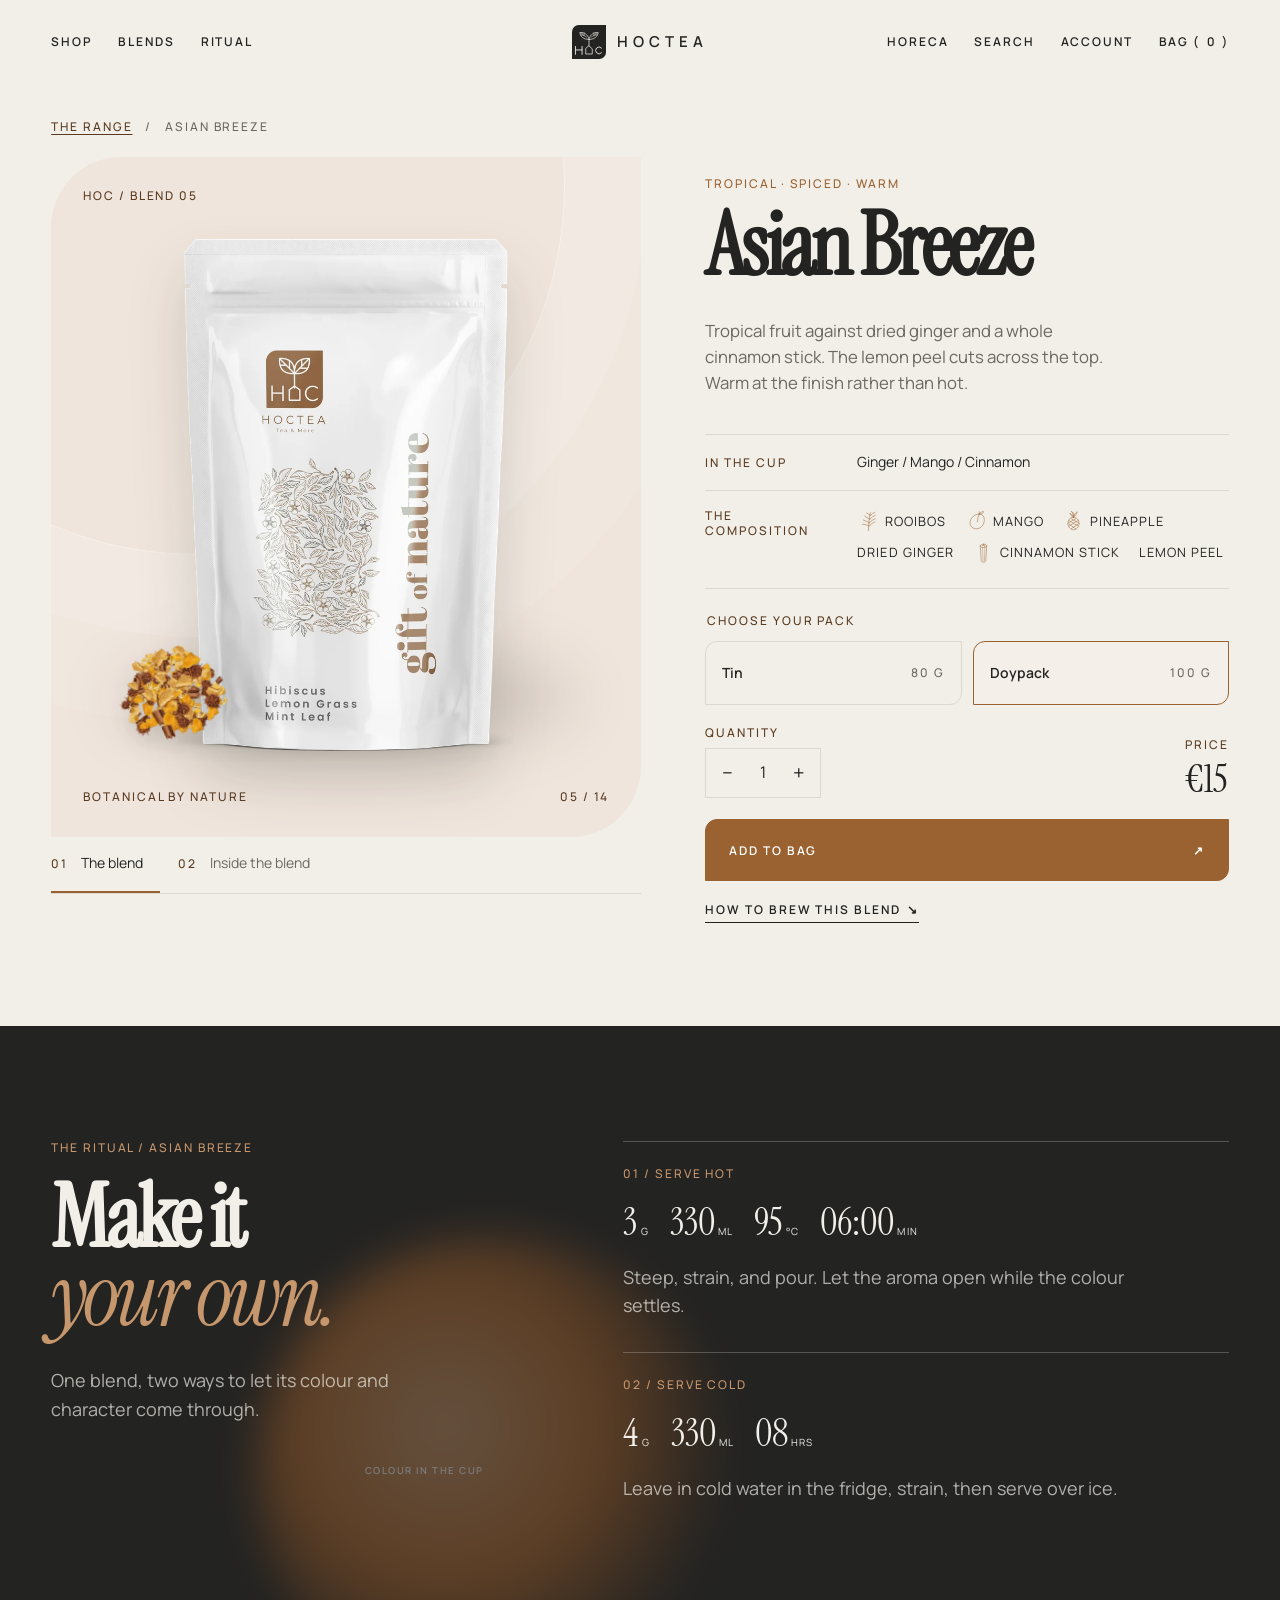
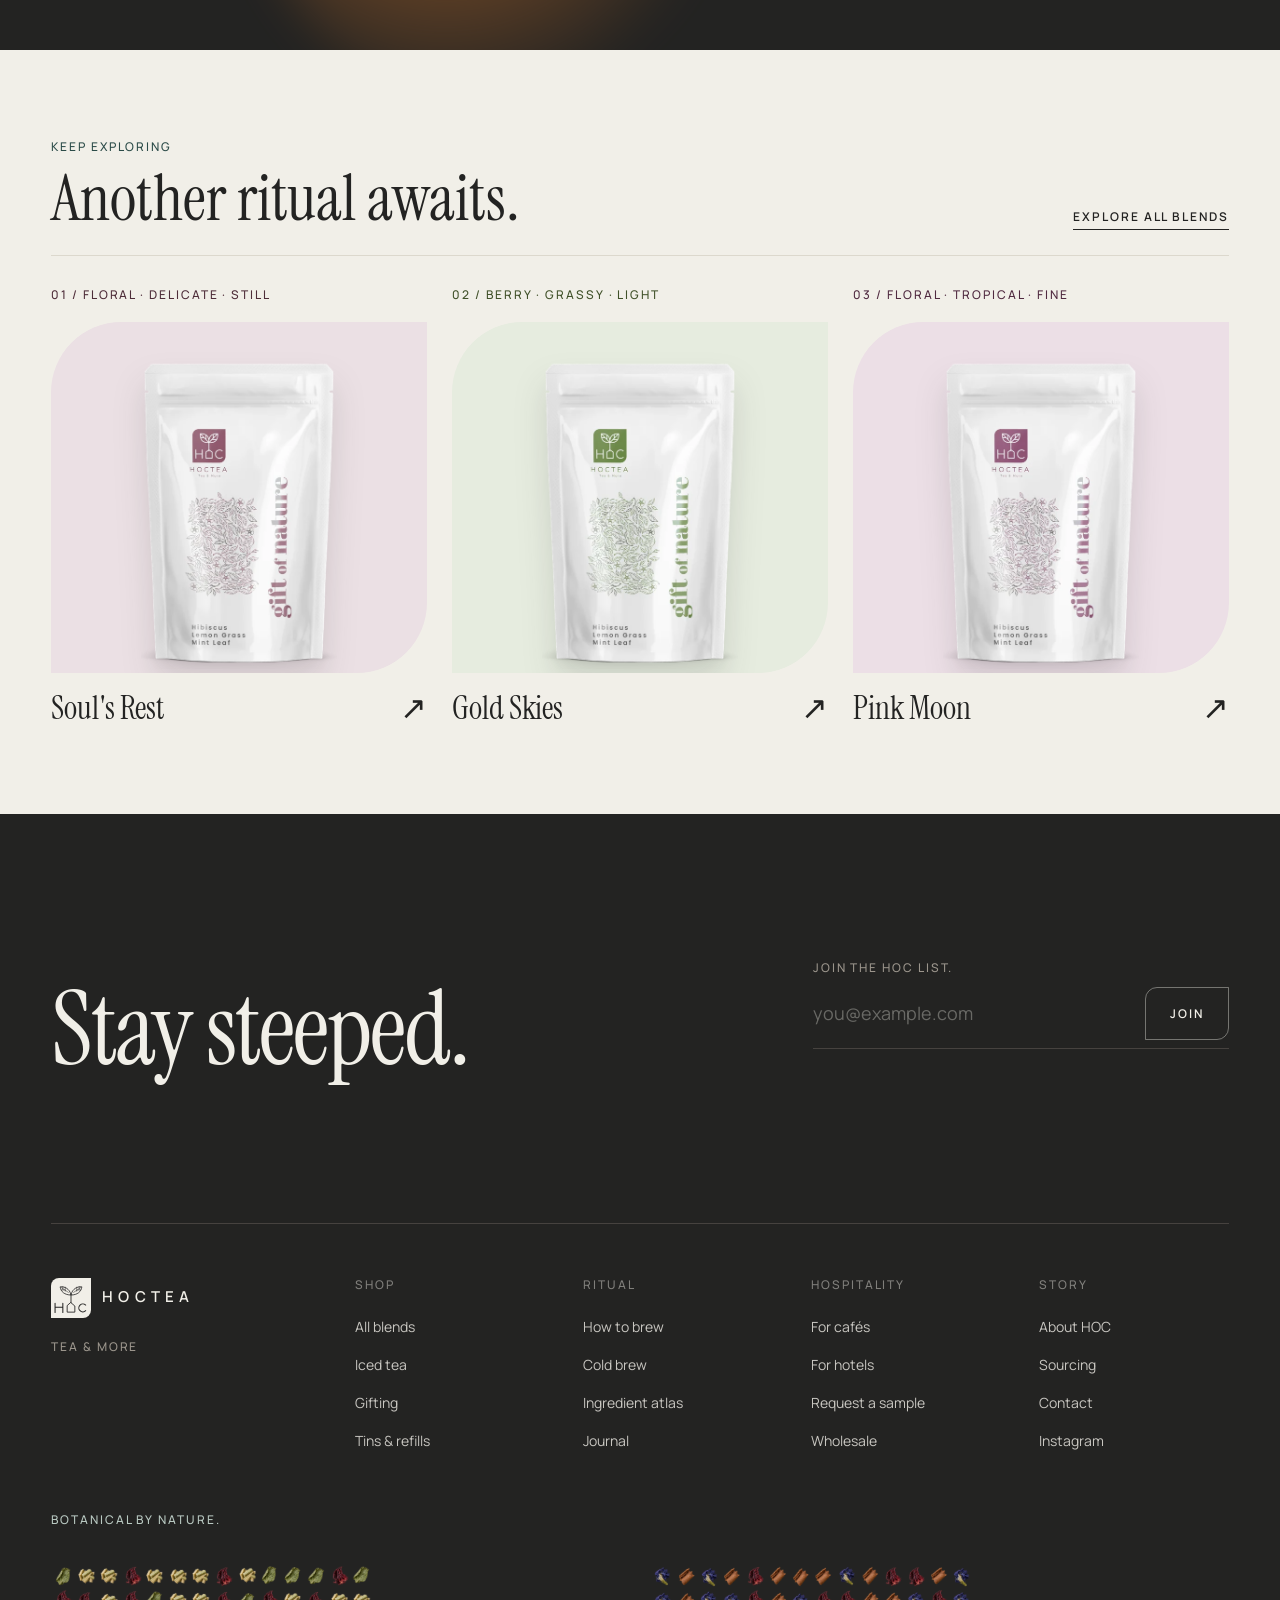
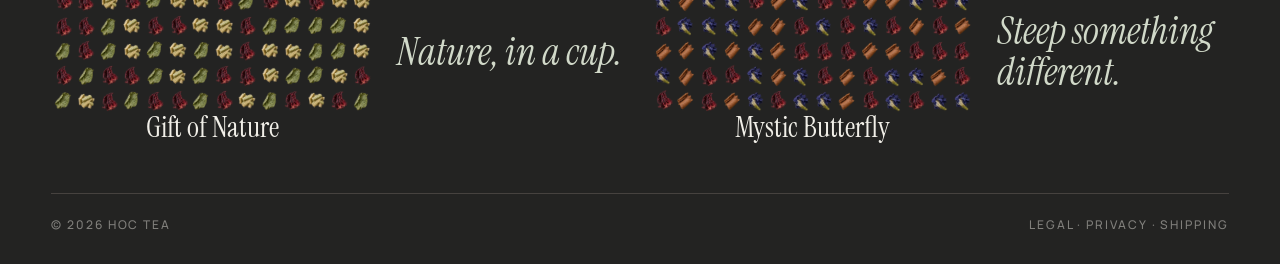
==== products/asian-breeze/index.html @ 294b8a29 "Stabilize fixed-size botanical footer flow" ====
<!doctype html>
<html lang="en">
<head>
<meta charset="utf-8">
<meta name="viewport" content="width=device-width, initial-scale=1, viewport-fit=cover">
<title>Asian Breeze — HOC Tea</title>
<meta name="description" content="Tropical · Spiced · Warm. Rooibos, Mango, Pineapple, Dried Ginger, Cinnamon Stick, Lemon Peel. Discover Asian Breeze, how it tastes and how to brew it.">
<meta name="theme-color" content="#232322">
<link rel="preconnect" href="https://fonts.googleapis.com">
<link rel="preconnect" href="https://fonts.gstatic.com" crossorigin>
<link href="https://fonts.googleapis.com/css2?family=Instrument+Serif:ital@0;1&family=Manrope:wght@400;500;600&display=swap" rel="stylesheet">
<link rel="stylesheet" href="../../assets/css/hoc-core.css?v=9dc81688f6">
<link rel="stylesheet" href="../../assets/css/hoc-sections.css?v=256d77bcdb">
<script>window.HOC = { assetBase: '../../' };</script>
<script>document.documentElement.classList.add('hoc-js');</script>
</head>
<body class="template-product">

  <a class="hoc-skip" href="../../#main">Skip to content</a>

  <header class="hoc-header" data-theme-mode="light" data-hoc="header">
    <div class="hoc-header__inner">
      <nav class="hoc-header__nav hoc-header__nav--start" aria-label="Primary">
        <a class="hoc-navlink" href="../../#range">Shop</a>
        <a class="hoc-navlink" href="../../#blends">Blends</a>
        <a class="hoc-navlink" href="../../#ritual">Ritual</a>
      </nav>

      <a class="hoc-header__brand hoc-lockup" href="../../#hero" aria-label="HOC Tea — home">
        <svg class="hoc-mark" viewBox="0 0 120 120" aria-hidden="true"><use href="#hoc-mark"></use></svg>
        <span class="hoc-lockup__word">Hoctea</span>
      </a>

      <nav class="hoc-header__nav hoc-header__nav--end" aria-label="Secondary">
        <a class="hoc-navlink" href="../../#hospitality">Horeca</a>
        <a class="hoc-navlink" href="../../#range">Search</a>
        <a class="hoc-navlink" href="../../#newsletter">Account</a>
        <button class="hoc-navlink hoc-bag" data-hoc="bag-open" aria-haspopup="dialog">
          Bag (<span class="hoc-bag__count" data-hoc="bag-count">0</span>)
        </button>
        <button class="hoc-burger" data-hoc="menu-toggle" aria-expanded="false"
                aria-controls="hoc-menu" aria-label="Menu"><span></span></button>
      </nav>
    </div>
  </header>

  <div class="hoc-menu" id="hoc-menu" data-hoc="menu" hidden>
    <nav class="hoc-menu__list" aria-label="Mobile">
      <a class="hoc-menu__link" href="../../#range">Shop</a>
      <a class="hoc-menu__link" href="../../#blends">Blends</a>
      <a class="hoc-menu__link" href="../../#ritual">Ritual</a>
      <a class="hoc-menu__link" href="../../#hospitality">Horeca</a>
    </nav>
    <div class="hoc-menu__foot hoc-micro">
      <a href="../../#newsletter">Account</a>
      <a href="../../#newsletter">Instagram</a>
      <a href="../../#newsletter">EN / TR</a>
    </div>
  </div>
<main id="main">
  <section class="hoc-section hoc-pdp" data-header-theme="dark" data-hoc="product-detail" style="--accent:#9B6231;--accent-2:#C6966C;--accent-wash:#EFE5DC;--accent-ink:#5A3B21;--liquid:#B4682A">
    <div class="hoc-wrap">
      <nav class="hoc-pdp__crumb hoc-micro" aria-label="Breadcrumb"><a href="../../#range">The range</a><span aria-hidden="true">/</span><span aria-current="page">Asian Breeze</span></nav>
      <div class="hoc-pdp__grid">
        <div class="hoc-pdp__gallery">
          <div class="hoc-pdp__stage hoc-shape--lg" data-pdp-stage>
            <div class="hoc-pdp__stage-label hoc-micro">HOC / BLEND 05</div>
            <div class="hoc-pdp__scene" data-pdp-scene="pack">
              <img class="hoc-pdp__pack-image"
        src="../../assets/img/pack-asian-breeze-640.webp?v=5ff928b057"
        srcset="../../assets/img/pack-asian-breeze-420.webp?v=640d2f8f0e 420w, ../../assets/img/pack-asian-breeze-640.webp?v=5ff928b057 640w, ../../assets/img/pack-asian-breeze-900.webp?v=72fdaefdef 900w, ../../assets/img/pack-asian-breeze-1200.webp?v=5d3a80d105 1200w"
        sizes="(max-width: 767px) 82vw, 43vw"
        width="900" height="1422"
        alt="Asian Breeze tea pack"
        fetchpriority="high" decoding="async">
              <span class="hoc-pdp__raw-peek" aria-hidden="true"><img
        src="../../assets/img/pile-asian-breeze.webp?v=751eab5773"
        srcset="../../assets/img/pile-asian-breeze-420.webp?v=124948781e 420w, ../../assets/img/pile-asian-breeze-640.webp?v=1bc66cf35b 640w, ../../assets/img/pile-asian-breeze-900.webp?v=751eab5773 900w"
        sizes="12vw"
        width="640" height="640"
        alt=""
        loading="lazy" decoding="async"></span>
            </div>
            <div class="hoc-pdp__scene hoc-pdp__scene--raw" data-pdp-scene="raw" hidden><img
        src="../../assets/img/pile-asian-breeze.webp?v=751eab5773"
        srcset="../../assets/img/pile-asian-breeze-420.webp?v=124948781e 420w, ../../assets/img/pile-asian-breeze-640.webp?v=1bc66cf35b 640w, ../../assets/img/pile-asian-breeze-900.webp?v=751eab5773 900w"
        sizes="(max-width: 767px) 84vw, 42vw"
        width="640" height="640"
        alt="Loose Asian Breeze blend: Rooibos, Mango, Pineapple, Dried Ginger, Cinnamon Stick, Lemon Peel"
        loading="lazy" decoding="async"></div>
            <div class="hoc-pdp__stage-foot hoc-micro"><span>BOTANICAL BY NATURE</span><span>05 / 14</span></div>
          </div>
          <div class="hoc-pdp__gallery-nav" role="group" aria-label="Product views">
            <button type="button" class="hoc-pdp__view is-active" data-pdp-view="pack" aria-pressed="true"><span class="hoc-micro">01</span> The blend</button>
            <button type="button" class="hoc-pdp__view" data-pdp-view="raw" aria-pressed="false"><span class="hoc-micro">02</span> Inside the blend</button>
          </div>
        </div>
        <div class="hoc-pdp__info">
          <p class="hoc-micro hoc-micro--accent">Tropical · Spiced · Warm</p>
          <h1 class="hoc-pdp__title">Asian Breeze</h1>
          <p class="hoc-pdp__lede">Tropical fruit against dried ginger and a whole cinnamon stick. The lemon peel cuts across the top. Warm at the finish rather than hot.</p>
          <div class="hoc-pdp__taste"><span class="hoc-micro">IN THE CUP</span><p>Ginger  /  Mango  /  Cinnamon</p></div>
          <div class="hoc-pdp__ingredients"><p class="hoc-micro">THE COMPOSITION</p><ul><li><svg class="hoc-bot" viewBox="0 0 100 100" aria-hidden="true"><use href="#b-rooibos"></use></svg><span>Rooibos</span></li><li><svg class="hoc-bot" viewBox="0 0 100 100" aria-hidden="true"><use href="#b-mango"></use></svg><span>Mango</span></li><li><svg class="hoc-bot" viewBox="0 0 100 100" aria-hidden="true"><use href="#b-pineapple"></use></svg><span>Pineapple</span></li><li><span>Dried Ginger</span></li><li><svg class="hoc-bot" viewBox="0 0 100 100" aria-hidden="true"><use href="#b-cinnamon"></use></svg><span>Cinnamon Stick</span></li><li><span>Lemon Peel</span></li></ul></div>
          <form class="hoc-pdp__form" data-pdp-form action="../../#range">
            <fieldset class="hoc-pdp__packaging"><legend class="hoc-micro">CHOOSE YOUR PACK</legend>
              <label class="hoc-pdp__option"><input type="radio" name="pack-asian-breeze" value="tin" data-pdp-variant data-price="€19" ><span class="hoc-pdp__option-label">Tin</span><span class="hoc-micro">80 g</span></label><label class="hoc-pdp__option"><input type="radio" name="pack-asian-breeze" value="doypack" data-pdp-variant data-price="€15" checked><span class="hoc-pdp__option-label">Doypack</span><span class="hoc-micro">100 g</span></label>
            </fieldset>
            <div class="hoc-pdp__purchase"><div class="hoc-pdp__qty"><label class="hoc-micro" for="qty-asian-breeze">QUANTITY</label><div class="hoc-pdp__qty-control"><button type="button" data-pdp-qty="-1" aria-label="Decrease quantity">−</button><input id="qty-asian-breeze" name="quantity" type="number" min="1" max="99" step="1" value="1" inputmode="numeric"><button type="button" data-pdp-qty="1" aria-label="Increase quantity">+</button></div></div><div class="hoc-pdp__price"><span class="hoc-micro">PRICE</span><strong data-pdp-price>€15</strong></div></div>
            <button class="hoc-btn hoc-btn--solid hoc-pdp__add" type="button" data-hoc="add" data-blend="asian-breeze">Add to bag <span aria-hidden="true">↗</span></button>
          </form>
          <a class="hoc-pdp__ritual-link hoc-link" href="#product-ritual">How to brew this blend <span aria-hidden="true">↘</span></a>
        </div>
      </div>
    </div>
  </section>
  <section class="hoc-section hoc-pdp-ritual" id="product-ritual" data-header-theme="light" style="--accent:#9B6231;--accent-2:#C6966C;--accent-wash:#EFE5DC;--accent-ink:#5A3B21;--liquid:#B4682A">
    <div class="hoc-wrap hoc-pdp-ritual__inner">
      <div class="hoc-pdp-ritual__intro"><p class="hoc-micro">THE RITUAL / ASIAN BREEZE</p><h2>Make it<br><em>your own.</em></h2><p>One blend, two ways to let its colour and character come through.</p></div>
      <div class="hoc-pdp-ritual__recipes">
        <div class="hoc-pdp-ritual__recipe"><p class="hoc-micro">01 / SERVE HOT</p><div><span>3<small>G</small></span><span>330<small>ML</small></span><span>95<small>°C</small></span><span>06:00<small>MIN</small></span></div><p>Steep, strain, and pour. Let the aroma open while the colour settles.</p></div>
        <div class="hoc-pdp-ritual__recipe"><p class="hoc-micro">02 / SERVE COLD</p><div><span>4<small>G</small></span><span>330<small>ML</small></span><span>08<small>HRS</small></span></div><p>Leave in cold water in the fridge, strain, then serve over ice.</p></div>
      </div>
      <div class="hoc-pdp-ritual__colour" aria-hidden="true"><span></span><p>COLOUR IN THE CUP</p></div>
    </div>
  </section>
  <section class="hoc-section hoc-pdp-related" data-header-theme="dark"><div class="hoc-wrap"><div class="hoc-pdp-related__head"><div><p class="hoc-micro">KEEP EXPLORING</p><h2>Another ritual awaits.</h2></div><a class="hoc-link" href="../../#range">Explore all blends</a></div><div class="hoc-pdp-related__grid"><a class="hoc-pdp-related__item" href="../../products/souls-rest/" style="--accent:#85475E;--accent-2:#B37F92;--accent-wash:#EBE0E4;--accent-ink:#4E2D39;--liquid:#9E4A5E"><span class="hoc-micro">01 / Floral · Delicate · Still</span><span class="hoc-pdp-related__media"><img
        src="../../assets/img/pack-souls-rest-640.webp?v=16ce68b50f"
        srcset="../../assets/img/pack-souls-rest-420.webp?v=159b1d2257 420w, ../../assets/img/pack-souls-rest-640.webp?v=16ce68b50f 640w, ../../assets/img/pack-souls-rest-900.webp?v=d2e3429f07 900w, ../../assets/img/pack-souls-rest-1200.webp?v=64de53f207 1200w"
        sizes="(max-width: 767px) 80vw, 28vw"
        width="900" height="1422"
        alt="Soul's Rest tea pack"
        loading="lazy" decoding="async"></span><span class="hoc-pdp-related__name">Soul's Rest <span aria-hidden="true">↗</span></span></a><a class="hoc-pdp-related__item" href="../../products/gold-skies/" style="--accent:#6B8B41;--accent-2:#9DB87A;--accent-wash:#E6ECDF;--accent-ink:#405129;--liquid:#6E8A3F"><span class="hoc-micro">02 / Berry · Grassy · Light</span><span class="hoc-pdp-related__media"><img
        src="../../assets/img/pack-gold-skies-640.webp?v=d9113171e2"
        srcset="../../assets/img/pack-gold-skies-420.webp?v=71865a59f8 420w, ../../assets/img/pack-gold-skies-640.webp?v=d9113171e2 640w, ../../assets/img/pack-gold-skies-900.webp?v=0fa6fe3add 900w, ../../assets/img/pack-gold-skies-1200.webp?v=20d58d312c 1200w"
        sizes="(max-width: 767px) 80vw, 28vw"
        width="900" height="1422"
        alt="Gold Skies tea pack"
        loading="lazy" decoding="async"></span><span class="hoc-pdp-related__name">Gold Skies <span aria-hidden="true">↗</span></span></a><a class="hoc-pdp-related__item" href="../../products/pink-moon/" style="--accent:#89436B;--accent-2:#B67C9D;--accent-wash:#ECDFE6;--accent-ink:#502A40;--liquid:#B04E77"><span class="hoc-micro">03 / Floral · Tropical · Fine</span><span class="hoc-pdp-related__media"><img
        src="../../assets/img/pack-pink-moon-640.webp?v=7ce8115a10"
        srcset="../../assets/img/pack-pink-moon-420.webp?v=62049059ee 420w, ../../assets/img/pack-pink-moon-640.webp?v=7ce8115a10 640w, ../../assets/img/pack-pink-moon-900.webp?v=f4f9b4a93b 900w, ../../assets/img/pack-pink-moon-1200.webp?v=d28daacec3 1200w"
        sizes="(max-width: 767px) 80vw, 28vw"
        width="900" height="1422"
        alt="Pink Moon tea pack"
        loading="lazy" decoding="async"></span><span class="hoc-pdp-related__name">Pink Moon <span aria-hidden="true">↗</span></span></a></div></div></section>
</main>

    <section class="hoc-section hoc-news" id="newsletter" data-theme="ink"
             data-header-theme="light">
      <div class="hoc-wrap hoc-pad">
        <div class="hoc-news__inner">
          <h2 class="hoc-display-xl" data-split="lines">Stay steeped.</h2>
          <form class="hoc-news__form" data-hoc="newsletter" novalidate>
            <label class="hoc-micro" for="hoc-email">Join the HOC list.</label>
            <div class="hoc-news__field">
              <input id="hoc-email" name="email" type="email" autocomplete="email"
                     placeholder="you@example.com" required>
              <button class="hoc-btn" type="submit">Join</button>
            </div>
            <p class="hoc-news__msg hoc-micro" data-hoc="newsletter-msg" role="status"></p>
          </form>
        </div>
      </div>
    </section>

    <footer class="hoc-section hoc-footer" id="footer" data-theme="ink" data-header-theme="light">
      <div class="hoc-wrap">
        <div class="hoc-footer__grid">
          <div class="hoc-footer__brand">
            <a class="hoc-lockup" href="../../#hero" aria-label="HOC Tea — home">
              <svg class="hoc-mark" viewBox="0 0 120 120" aria-hidden="true"><use href="#hoc-mark"></use></svg>
              <span class="hoc-lockup__word">Hoctea</span>
            </a>
            <p class="hoc-micro hoc-footer__tag">Tea &amp; More</p>
          </div>

          <nav class="hoc-footer__col" aria-label="Shop">
            <p class="hoc-micro hoc-footer__h">Shop</p>
            <ul><li><a href="../../#range">All blends</a></li><li><a href="../../#range">Iced tea</a></li><li><a href="../../#range">Gifting</a></li><li><a href="../../#range">Tins &amp; refills</a></li></ul>
          </nav>
          <nav class="hoc-footer__col" aria-label="Ritual">
            <p class="hoc-micro hoc-footer__h">Ritual</p>
            <ul><li><a href="../../#range">How to brew</a></li><li><a href="../../#range">Cold brew</a></li><li><a href="../../#range">Ingredient atlas</a></li><li><a href="../../#range">Journal</a></li></ul>
          </nav>
          <nav class="hoc-footer__col" aria-label="Hospitality">
            <p class="hoc-micro hoc-footer__h">Hospitality</p>
            <ul><li><a href="../../#range">For cafés</a></li><li><a href="../../#range">For hotels</a></li><li><a href="../../#range">Request a sample</a></li><li><a href="../../#range">Wholesale</a></li></ul>
          </nav>
          <nav class="hoc-footer__col" aria-label="Story">
            <p class="hoc-micro hoc-footer__h">Story</p>
            <ul><li><a href="../../#range">About HOC</a></li><li><a href="../../#range">Sourcing</a></li><li><a href="../../#range">Contact</a></li><li><a href="../../#range">Instagram</a></li></ul>
          </nav>
        </div>

        <div class="hoc-current" data-hoc="footer-current" data-atlas="../../assets/img/botanical-atlas.webp?v=6377b35b4b" aria-label="The HOC botanical collection">
          <div class="hoc-current__head hoc-micro">
            <p>Botanical by nature.</p>
            <button class="hoc-current__pause" type="button" data-current-pause aria-pressed="false" hidden>Pause flow</button>
          </div>
          <div class="hoc-current__viewport">
            <ul class="hoc-current__track">
              <li class="hoc-current__item" data-ingredients="Hibiscus|Mint Leaf|Lemongrass" data-seed="gift-of-nature">
                <a class="hoc-current__blend" href="../../products/gift-of-nature/">
                  <span class="hoc-current__media"><img
        src="../../assets/img/pile-gift-of-nature.webp?v=ecd68be307"
        srcset="../../assets/img/pile-gift-of-nature-420.webp?v=6c2828f4b4 420w, ../../assets/img/pile-gift-of-nature-640.webp?v=566a571770 640w, ../../assets/img/pile-gift-of-nature-900.webp?v=ecd68be307 900w"
        sizes="(max-width: 699px) 180px, 230px"
        width="640" height="640"
        alt=""
        loading="lazy" decoding="async"></span>
                  <span class="hoc-current__name">Gift of Nature</span>
                </a>
                <p class="hoc-current__saying">Nature, in a cup.</p>
              </li><li class="hoc-current__item" data-ingredients="Butterfly Pea Flower|Hibiscus|Cinnamon Stick" data-seed="mystic-butterfly">
                <a class="hoc-current__blend" href="../../products/mystic-butterfly/">
                  <span class="hoc-current__media"><img
        src="../../assets/img/pile-mystic-butterfly.webp?v=42630e2230"
        srcset="../../assets/img/pile-mystic-butterfly-420.webp?v=8edc1d8317 420w, ../../assets/img/pile-mystic-butterfly-640.webp?v=42e47a9c87 640w, ../../assets/img/pile-mystic-butterfly-900.webp?v=42630e2230 900w"
        sizes="(max-width: 699px) 180px, 230px"
        width="640" height="640"
        alt=""
        loading="lazy" decoding="async"></span>
                  <span class="hoc-current__name">Mystic Butterfly</span>
                </a>
                <p class="hoc-current__saying">Steep something different.</p>
              </li><li class="hoc-current__item" data-ingredients="Mango|Pineapple|Lemongrass|Butterfly Pea Flower" data-seed="mesmerize">
                <a class="hoc-current__blend" href="../../products/mesmerize/">
                  <span class="hoc-current__media"><img
        src="../../assets/img/pile-mesmerize.webp?v=3c16522329"
        srcset="../../assets/img/pile-mesmerize-420.webp?v=a94291ca96 420w, ../../assets/img/pile-mesmerize-640.webp?v=c556801266 640w, ../../assets/img/pile-mesmerize-900.webp?v=3c16522329 900w"
        sizes="(max-width: 699px) 180px, 230px"
        width="640" height="640"
        alt=""
        loading="lazy" decoding="async"></span>
                  <span class="hoc-current__name">Mesmerize</span>
                </a>
                <p class="hoc-current__saying">A ritual of your own.</p>
              </li><li class="hoc-current__item" data-ingredients="Rooibos|Strawberry|Apple|Bourbon Vanilla" data-seed="sunset-valley">
                <a class="hoc-current__blend" href="../../products/sunset-valley/">
                  <span class="hoc-current__media"><img
        src="../../assets/img/pile-sunset-valley.webp?v=7d27b155a1"
        srcset="../../assets/img/pile-sunset-valley-420.webp?v=864ba5d17c 420w, ../../assets/img/pile-sunset-valley-640.webp?v=b6e6c095d3 640w, ../../assets/img/pile-sunset-valley-900.webp?v=7d27b155a1 900w"
        sizes="(max-width: 699px) 180px, 230px"
        width="640" height="640"
        alt=""
        loading="lazy" decoding="async"></span>
                  <span class="hoc-current__name">Sunset Valley</span>
                </a>
                <p class="hoc-current__saying">Hot. Cold. HOC.</p>
              </li><li class="hoc-current__item" data-ingredients="Rooibos|Mango|Pineapple|Dried Ginger|Cinnamon Stick|Lemon Peel" data-seed="asian-breeze">
                <a class="hoc-current__blend" href="../../products/asian-breeze/">
                  <span class="hoc-current__media"><img
        src="../../assets/img/pile-asian-breeze.webp?v=751eab5773"
        srcset="../../assets/img/pile-asian-breeze-420.webp?v=124948781e 420w, ../../assets/img/pile-asian-breeze-640.webp?v=1bc66cf35b 640w, ../../assets/img/pile-asian-breeze-900.webp?v=751eab5773 900w"
        sizes="(max-width: 699px) 180px, 230px"
        width="640" height="640"
        alt=""
        loading="lazy" decoding="async"></span>
                  <span class="hoc-current__name">Asian Breeze</span>
                </a>
                <p class="hoc-current__saying">Colour your everyday.</p>
              </li><li class="hoc-current__item" data-ingredients="Oolong|Dried Rose|Hibiscus|Chamomile" data-seed="souls-rest">
                <a class="hoc-current__blend" href="../../products/souls-rest/">
                  <span class="hoc-current__media"><img
        src="../../assets/img/pile-souls-rest.webp?v=c03384b3da"
        srcset="../../assets/img/pile-souls-rest-420.webp?v=86b7b7a791 420w, ../../assets/img/pile-souls-rest-640.webp?v=3a8ae868c1 640w, ../../assets/img/pile-souls-rest-900.webp?v=c03384b3da 900w"
        sizes="(max-width: 699px) 180px, 230px"
        width="640" height="640"
        alt=""
        loading="lazy" decoding="async"></span>
                  <span class="hoc-current__name">Soul's Rest</span>
                </a>
                <p class="hoc-current__saying">Let nature flow.</p>
              </li><li class="hoc-current__item" data-ingredients="Green Tea|Lemongrass|Strawberry|Blackberry|Butterfly Pea Flower" data-seed="gold-skies">
                <a class="hoc-current__blend" href="../../products/gold-skies/">
                  <span class="hoc-current__media"><img
        src="../../assets/img/pile-gold-skies.webp?v=19c950d00d"
        srcset="../../assets/img/pile-gold-skies-420.webp?v=37b6445498 420w, ../../assets/img/pile-gold-skies-640.webp?v=113e82a796 640w, ../../assets/img/pile-gold-skies-900.webp?v=19c950d00d 900w"
        sizes="(max-width: 699px) 180px, 230px"
        width="640" height="640"
        alt=""
        loading="lazy" decoding="async"></span>
                  <span class="hoc-current__name">Gold Skies</span>
                </a>
                <p class="hoc-current__saying">Nature, in a cup.</p>
              </li><li class="hoc-current__item" data-ingredients="Jasmine|Pineapple|Hibiscus|White Tea|Cinnamon Stick" data-seed="pink-moon">
                <a class="hoc-current__blend" href="../../products/pink-moon/">
                  <span class="hoc-current__media"><img
        src="../../assets/img/pile-pink-moon.webp?v=0eb61fd2c5"
        srcset="../../assets/img/pile-pink-moon-420.webp?v=22166d043d 420w, ../../assets/img/pile-pink-moon-640.webp?v=a0f375b76f 640w, ../../assets/img/pile-pink-moon-900.webp?v=0eb61fd2c5 900w"
        sizes="(max-width: 699px) 180px, 230px"
        width="640" height="640"
        alt=""
        loading="lazy" decoding="async"></span>
                  <span class="hoc-current__name">Pink Moon</span>
                </a>
                <p class="hoc-current__saying">Steep something different.</p>
              </li><li class="hoc-current__item" data-ingredients="Jasmine|Chamomile|Lavender|Lemon Balm" data-seed="innerbloom">
                <a class="hoc-current__blend" href="../../products/innerbloom/">
                  <span class="hoc-current__media"><img
        src="../../assets/img/pile-innerbloom.webp?v=5feecddc57"
        srcset="../../assets/img/pile-innerbloom-420.webp?v=0d6bb9040d 420w, ../../assets/img/pile-innerbloom-640.webp?v=e09cdf4c2a 640w, ../../assets/img/pile-innerbloom-900.webp?v=5feecddc57 900w"
        sizes="(max-width: 699px) 180px, 230px"
        width="640" height="640"
        alt=""
        loading="lazy" decoding="async"></span>
                  <span class="hoc-current__name">Innerbloom</span>
                </a>
                <p class="hoc-current__saying">A ritual of your own.</p>
              </li><li class="hoc-current__item" data-ingredients="Strawberry|White Tea|Lemon Peel|Apple|Mango|Cinnamon Stick" data-seed="white-tea-melody">
                <a class="hoc-current__blend" href="../../products/white-tea-melody/">
                  <span class="hoc-current__media"><img
        src="../../assets/img/pile-white-tea-melody.webp?v=aacaaa13e7"
        srcset="../../assets/img/pile-white-tea-melody-420.webp?v=04be5cf67c 420w, ../../assets/img/pile-white-tea-melody-640.webp?v=0e9a3ecb80 640w, ../../assets/img/pile-white-tea-melody-900.webp?v=aacaaa13e7 900w"
        sizes="(max-width: 699px) 180px, 230px"
        width="640" height="640"
        alt=""
        loading="lazy" decoding="async"></span>
                  <span class="hoc-current__name">White Tea Melody</span>
                </a>
                <p class="hoc-current__saying">Hot. Cold. HOC.</p>
              </li><li class="hoc-current__item" data-ingredients="Passionflower|Apple|Lemongrass|Hibiscus|Blackberry" data-seed="reflection">
                <a class="hoc-current__blend" href="../../products/reflection/">
                  <span class="hoc-current__media"><img
        src="../../assets/img/pile-reflection.webp?v=409dec8773"
        srcset="../../assets/img/pile-reflection-420.webp?v=89dd859883 420w, ../../assets/img/pile-reflection-640.webp?v=ad648beffc 640w, ../../assets/img/pile-reflection-900.webp?v=409dec8773 900w"
        sizes="(max-width: 699px) 180px, 230px"
        width="640" height="640"
        alt=""
        loading="lazy" decoding="async"></span>
                  <span class="hoc-current__name">Reflection</span>
                </a>
                <p class="hoc-current__saying">Colour your everyday.</p>
              </li><li class="hoc-current__item" data-ingredients="Rooibos|Mate|Fresh Ginger|Strawberry|Orange Peel" data-seed="winter-tale">
                <a class="hoc-current__blend" href="../../products/winter-tale/">
                  <span class="hoc-current__media"><img
        src="../../assets/img/pile-winter-tale.webp?v=f223005500"
        srcset="../../assets/img/pile-winter-tale-420.webp?v=eccb94b7c0 420w, ../../assets/img/pile-winter-tale-640.webp?v=bbcdfa4990 640w, ../../assets/img/pile-winter-tale-900.webp?v=f223005500 900w"
        sizes="(max-width: 699px) 180px, 230px"
        width="640" height="640"
        alt=""
        loading="lazy" decoding="async"></span>
                  <span class="hoc-current__name">Winter Tale</span>
                </a>
                <p class="hoc-current__saying">Let nature flow.</p>
              </li><li class="hoc-current__item" data-ingredients="Apple|Mango|Rosehip|Fennel|Passionflower" data-seed="wintertide">
                <a class="hoc-current__blend" href="../../products/wintertide/">
                  <span class="hoc-current__media"><img
        src="../../assets/img/pile-wintertide.webp?v=b255bb89fb"
        srcset="../../assets/img/pile-wintertide-420.webp?v=50593f5f81 420w, ../../assets/img/pile-wintertide-640.webp?v=904b4d17e4 640w, ../../assets/img/pile-wintertide-900.webp?v=b255bb89fb 900w"
        sizes="(max-width: 699px) 180px, 230px"
        width="640" height="640"
        alt=""
        loading="lazy" decoding="async"></span>
                  <span class="hoc-current__name">Wintertide</span>
                </a>
                <p class="hoc-current__saying">Nature, in a cup.</p>
              </li><li class="hoc-current__item" data-ingredients="Apple|Cinnamon Stick|Hibiscus|Orange Peel" data-seed="bloomera">
                <a class="hoc-current__blend" href="../../products/bloomera/">
                  <span class="hoc-current__media"><img
        src="../../assets/img/pile-bloomera.webp?v=9e0e81fef8"
        srcset="../../assets/img/pile-bloomera-420.webp?v=d39bb382ac 420w, ../../assets/img/pile-bloomera-640.webp?v=17962d92d0 640w, ../../assets/img/pile-bloomera-900.webp?v=9e0e81fef8 900w"
        sizes="(max-width: 699px) 180px, 230px"
        width="640" height="640"
        alt=""
        loading="lazy" decoding="async"></span>
                  <span class="hoc-current__name">Bloomera</span>
                </a>
                <p class="hoc-current__saying">Steep something different.</p>
              </li>
            </ul>
          </div>
        </div>

        <div class="hoc-footer__legal hoc-micro">
          <p>&copy; 2026 HOC Tea</p>
          <p><a href="../../#newsletter">Legal</a> · <a href="../../#newsletter">Privacy</a> · <a href="../../#newsletter">Shipping</a></p>
        </div>
      </div>
    </footer>

  <div class="hoc-drawer" data-hoc="drawer" role="dialog" aria-modal="true"
       aria-label="Bag" hidden>
    <div class="hoc-drawer__scrim" data-hoc="drawer-close"></div>
    <div class="hoc-drawer__panel">
      <header class="hoc-drawer__head">
        <p class="hoc-micro">Your bag (<span data-hoc="bag-count">0</span>)</p>
        <button class="hoc-link" data-hoc="drawer-close">Close</button>
      </header>
      <div class="hoc-drawer__body" data-hoc="drawer-items">
        <p class="hoc-drawer__empty hoc-body">Nothing steeping yet.</p>
      </div>
      <footer class="hoc-drawer__foot">
        <div class="hoc-drawer__total hoc-micro">
          <span>Subtotal</span><span data-hoc="bag-total">€0</span>
        </div>
        <button class="hoc-btn hoc-btn--solid" data-hoc="checkout">Checkout</button>
      </footer>
    </div>
  </div>
<svg width="0" height="0" style="position:absolute" aria-hidden="true"><symbol id="hoc-mark" viewBox="0 0 120 120">
  <!-- HOC mark, traced from Logo/black-png.png.

       Plate: 120x120. Top-left and bottom-right rounded at 24 (20% of the
       side); top-right and bottom-left square. That asymmetry is the brand
       shape primitive reused across media frames, the cart drawer and CTAs (§4).

       Letter geometry is measured, not eyeballed: H stems sit at x 12.2 / 35.5,
       the tag runs x 48.5-71.5, the C is r12 about (95.5, 89.7), and every one
       of them spans y 75.7-103.7. -->
  <path class="hoc-mark__plate"
        d="M24 0 H120 V96 A24 24 0 0 1 96 120 H0 V24 A24 24 0 0 1 24 0 Z"
        fill="currentColor"/>
  <g class="hoc-mark__art" fill="none" stroke="var(--hoc-mark-ink, #F1EFE8)"
     stroke-linecap="round" stroke-linejoin="round">
    <!-- sprout: two leaves meeting at the stem head -->
    <g stroke-width="2.4">
      <path d="M59 51 C41 51 29 41 27.5 26.5 C42 25 55 33 59 47 Z"/>
      <path d="M61 51 C79 51 91 41 92.5 26.5 C78 25 65 33 61 47 Z"/>
    </g>
    <g stroke-width="1.5">
      <path d="M31 29 L52 43"/>
      <path d="M35.5 26 L35.5 35"/>
      <path d="M43 27.5 L43 39.5"/>
      <path d="M31.5 36 L41 36"/>
      <path d="M89 29 L68 43"/>
      <path d="M84.5 26 L84.5 35"/>
      <path d="M77 27.5 L77 39.5"/>
      <path d="M88.5 36 L79 36"/>
    </g>
    <!-- stem into the tag -->
    <path d="M60 51 V74" stroke-width="2.6"/>
    <!-- tag: the O of HOC -->
    <path d="M60 74.2 L71.5 84 V102.4 H48.5 V84 Z" stroke-width="2.6"/>
    <!-- H -->
    <path d="M12.2 75.7 V103.7 M12.2 88 H35.5 M35.5 75.7 V103.7" stroke-width="3.1"/>
    <!-- C -->
    <path d="M104 81.2 A12 12 0 1 0 104 98.2" stroke-width="3.1"/>
  </g>
</symbol></svg><svg xmlns="http://www.w3.org/2000/svg" style="display:none" aria-hidden="true">
<!-- ==========================================================================
     HOC TEA — botanical sprite.

     Single-stroke line art in the packaging illustration language. Every shape
     is an open or closed <path> with no fill, so GSAP DrawSVG can draw it on
     (§16, §22). viewBox is 100x100 for all symbols; stroke-width is set by the
     consumer via CSS so the same drawing works at 40px and at 400px.

     Production note §50: these are authored, not traced. When the packaging
     vectors arrive as AI/PDF, swap the <path> data — the ids and viewBox are
     the contract and nothing else has to change.
     ========================================================================== -->

<defs>
  <g id="b-petal-hibiscus">
    <path d="M50 50 C41 43 37 31 41 22 C44 15 56 15 59 22 C63 31 59 43 50 50 Z"/>
  </g>
</defs>

<symbol id="b-hibiscus" viewBox="0 0 100 100">
  <g fill="none" stroke="currentColor" stroke-linecap="round" stroke-linejoin="round">
    <use href="#b-petal-hibiscus" transform="rotate(0 50 50)"/>
    <use href="#b-petal-hibiscus" transform="rotate(72 50 50)"/>
    <use href="#b-petal-hibiscus" transform="rotate(144 50 50)"/>
    <use href="#b-petal-hibiscus" transform="rotate(216 50 50)"/>
    <use href="#b-petal-hibiscus" transform="rotate(288 50 50)"/>
    <!-- the long protruding staminal column hibiscus is known for -->
    <path d="M50 50 C56 61 61 70 65 79"/>
    <circle cx="66" cy="82" r="2"/>
    <circle cx="60.5" cy="72.5" r="1.5"/>
    <circle cx="70" cy="77" r="1.5"/>
    <circle cx="50" cy="50" r="3.4"/>
  </g>
</symbol>

<symbol id="b-mint" viewBox="0 0 100 100">
  <g fill="none" stroke="currentColor" stroke-linecap="round" stroke-linejoin="round">
    <path d="M50 92 C50 74 50 46 50 16"/>
    <path d="M50 68 C40 68 30 62 26 51 C36 47 47 53 50 62 Z"/>
    <path d="M50 68 C60 68 70 62 74 51 C64 47 53 53 50 62 Z"/>
    <path d="M50 46 C42 46 33 41 29 32 C38 28 47 33 50 41 Z"/>
    <path d="M50 46 C58 46 67 41 71 32 C62 28 53 33 50 41 Z"/>
    <path d="M50 27 C44 27 38 23 35 17 C42 14 48 18 50 23 Z"/>
    <path d="M50 27 C56 27 62 23 65 17 C58 14 52 18 50 23 Z"/>
    <path d="M33 53 l14 8 M36 34 l12 7 M67 53 l-14 8 M64 34 l-12 7"/>
  </g>
</symbol>

<symbol id="b-lemongrass" viewBox="0 0 100 100">
  <g fill="none" stroke="currentColor" stroke-linecap="round" stroke-linejoin="round">
    <path d="M46 94 C40 70 30 46 12 26 C34 36 46 60 50 88"/>
    <path d="M50 94 C50 66 52 38 58 10 C62 40 58 70 54 94"/>
    <path d="M54 94 C62 72 74 50 92 32 C76 54 66 72 58 92"/>
    <path d="M48 94 C46 78 42 62 33 48"/>
    <path d="M44 90 h14"/>
  </g>
</symbol>

<symbol id="b-butterfly-pea" viewBox="0 0 100 100">
  <g fill="none" stroke="currentColor" stroke-linecap="round" stroke-linejoin="round">
    <!-- Clitoria ternatea: one broad fan-shaped standard petal that narrows to
         the calyx, with the keel folded out below it. -->
    <path d="M50 74 C29 70 15 55 16 38 C30 24 70 24 84 38 C85 55 71 70 50 74 Z"/>
    <path d="M50 74 C47 60 46 46 48 33 M50 74 C53 60 54 46 52 33"/>
    <path d="M26 33 C33 45 40 58 46 70 M74 33 C67 45 60 58 54 70"/>
    <path d="M36 27 C40 42 43 57 47 72 M64 27 C60 42 57 57 53 72"/>
    <!-- calyx + keel -->
    <path d="M50 74 L50 84"/>
    <path d="M43 82 C46 89 54 89 57 82"/>
    <path d="M50 88 L50 96"/>
  </g>
</symbol>

<symbol id="b-cinnamon" viewBox="0 0 100 100">
  <g fill="none" stroke="currentColor" stroke-linecap="round" stroke-linejoin="round">
    <!-- a quill, seen slightly from above so the roll is visible -->
    <path d="M36 22 L40 84 C40 89 44 92 50 92 C56 92 60 89 60 84 L64 22"/>
    <path d="M50 14 C58 14 64 17 64 21 C64 25 58 28 50 28 C42 28 36 25 36 21 C36 17 42 14 50 14 Z"/>
    <path d="M44 21 C45 18 49 17 53 18 C56 19 57 21 55 22 C53 23 51 22 51 21"/>
    <path d="M46 28 L48 86 M56 27 L54 86" stroke-opacity=".7"/>
  </g>
</symbol>

<symbol id="b-mango" viewBox="0 0 100 100">
  <g fill="none" stroke="currentColor" stroke-linecap="round" stroke-linejoin="round">
    <path d="M62 22 C40 22 22 40 22 60 C22 76 34 86 50 86 C70 86 84 68 84 46 C84 32 76 22 62 22 Z"/>
    <path d="M62 22 C58 30 54 42 54 56"/>
    <path d="M62 22 C66 16 72 12 80 11 C79 18 74 22 68 23"/>
    <path d="M62 22 L62 12"/>
  </g>
</symbol>

<symbol id="b-pineapple" viewBox="0 0 100 100">
  <g fill="none" stroke="currentColor" stroke-linecap="round" stroke-linejoin="round">
    <path d="M50 36 C34 36 26 48 26 62 C26 78 36 90 50 90 C64 90 74 78 74 62 C74 48 66 36 50 36 Z"/>
    <path d="M31 50 L69 74 M31 66 L60 86 M40 42 L74 62 M69 50 L31 74 M69 66 L40 86 M60 42 L26 62"/>
    <path d="M50 36 C50 26 46 16 40 10 C48 12 52 20 52 30"/>
    <path d="M50 36 C52 26 58 16 66 12 C64 22 58 30 52 34"/>
    <path d="M50 36 C46 28 42 22 34 18 C38 26 42 32 47 36"/>
  </g>
</symbol>

<symbol id="b-strawberry" viewBox="0 0 100 100">
  <g fill="none" stroke="currentColor" stroke-linecap="round" stroke-linejoin="round">
    <path d="M50 90 C32 78 24 62 24 48 C24 36 34 30 44 34 C47 35 49 36 50 38 C51 36 53 35 56 34 C66 30 76 36 76 48 C76 62 68 78 50 90 Z"/>
    <path d="M50 34 L50 20"/>
    <path d="M50 26 C44 22 36 21 30 24 C34 30 42 32 48 30"/>
    <path d="M50 26 C56 22 64 21 70 24 C66 30 58 32 52 30"/>
    <path d="M38 48 h.01 M50 52 h.01 M62 48 h.01 M44 62 h.01 M56 62 h.01 M50 74 h.01"
          stroke-linecap="round" stroke-width="3"/>
  </g>
</symbol>

<symbol id="b-apple" viewBox="0 0 100 100">
  <g fill="none" stroke="currentColor" stroke-linecap="round" stroke-linejoin="round">
    <path d="M50 32 C44 26 34 26 28 34 C20 44 22 62 32 76 C38 84 44 86 50 82 C56 86 62 84 68 76 C78 62 80 44 72 34 C66 26 56 26 50 32 Z"/>
    <path d="M50 32 L50 16"/>
    <path d="M50 22 C56 14 66 12 74 14 C72 24 62 28 54 26"/>
  </g>
</symbol>

<symbol id="b-lavender" viewBox="0 0 100 100">
  <g fill="none" stroke="currentColor" stroke-linecap="round" stroke-linejoin="round">
    <path d="M50 94 L50 44"/>
    <path d="M50 44 C43 42 40 36 43 31 C46 27 52 28 53 33"/>
    <path d="M50 34 C43 32 40 26 43 21 C46 17 52 18 53 23"/>
    <path d="M50 24 C44 22 42 17 44 13 C47 9 52 10 53 15"/>
    <path d="M50 44 C57 42 60 36 57 31 C54 27 48 28 47 33"/>
    <path d="M50 34 C57 32 60 26 57 21 C54 17 48 18 47 23"/>
    <path d="M50 14 C51 10 50 6 48 4"/>
    <path d="M50 66 C42 66 36 62 33 55 C40 54 47 58 50 63"/>
    <path d="M50 66 C58 66 64 62 67 55 C60 54 53 58 50 63"/>
  </g>
</symbol>

<symbol id="b-chamomile" viewBox="0 0 100 100">
  <g fill="none" stroke="currentColor" stroke-linecap="round" stroke-linejoin="round">
    <g id="b-cham-petals">
      <path d="M50 38 C46 30 46 20 50 12 C54 20 54 30 50 38 Z" transform="rotate(0 50 46)"/>
      <path d="M50 38 C46 30 46 20 50 12 C54 20 54 30 50 38 Z" transform="rotate(45 50 46)"/>
      <path d="M50 38 C46 30 46 20 50 12 C54 20 54 30 50 38 Z" transform="rotate(90 50 46)"/>
      <path d="M50 38 C46 30 46 20 50 12 C54 20 54 30 50 38 Z" transform="rotate(135 50 46)"/>
      <path d="M50 38 C46 30 46 20 50 12 C54 20 54 30 50 38 Z" transform="rotate(180 50 46)"/>
      <path d="M50 38 C46 30 46 20 50 12 C54 20 54 30 50 38 Z" transform="rotate(225 50 46)"/>
      <path d="M50 38 C46 30 46 20 50 12 C54 20 54 30 50 38 Z" transform="rotate(270 50 46)"/>
      <path d="M50 38 C46 30 46 20 50 12 C54 20 54 30 50 38 Z" transform="rotate(315 50 46)"/>
    </g>
    <circle cx="50" cy="46" r="7.5"/>
    <path d="M50 80 L50 96 M50 86 C44 84 41 80 41 75 C46 75 49 78 50 82"/>
  </g>
</symbol>

<symbol id="b-ginger" viewBox="0 0 100 100">
  <g fill="none" stroke="currentColor" stroke-linecap="round" stroke-linejoin="round">
    <!-- rhizome: one long body with knuckles and two finger shoots -->
    <path d="M16 46 C12 38 17 30 26 30 C34 30 39 36 40 43
             C46 38 56 37 62 41 C70 34 82 36 86 44
             C90 52 85 61 76 61 C70 61 65 58 63 53
             C58 60 48 62 41 58 C38 66 30 69 23 65 C16 61 14 53 16 46 Z"/>
    <path d="M40 43 C41 48 41 54 41 58"/>
    <path d="M62 41 C62 46 62 50 63 53"/>
    <path d="M26 30 C25 24 27 18 32 15"/>
    <path d="M76 61 C79 67 79 74 76 80"/>
    <path d="M50 44 C50 48 50 52 49 56" stroke-opacity=".7"/>
  </g>
</symbol>

<symbol id="b-orange-peel" viewBox="0 0 100 100">
  <g fill="none" stroke="currentColor" stroke-linecap="round" stroke-linejoin="round">
    <path d="M78 16 C58 12 34 22 26 42 C18 62 28 84 48 88 C62 91 74 82 76 70 C78 58 70 48 58 48 C48 48 42 56 44 64 C46 71 54 74 59 70"/>
    <path d="M78 16 C68 20 60 26 54 34 C46 24 40 20 32 18"/>
  </g>
</symbol>

<symbol id="b-rooibos" viewBox="0 0 100 100">
  <g fill="none" stroke="currentColor" stroke-linecap="round" stroke-linejoin="round">
    <path d="M50 94 C50 70 52 44 58 16"/>
    <path d="M53 74 C44 70 34 66 24 66 M53 74 C60 66 68 60 78 56"/>
    <path d="M54 60 C45 56 36 51 28 48 M54 60 C61 52 70 46 80 42"/>
    <path d="M56 44 C48 40 40 35 33 31 M56 44 C63 37 71 31 80 27"/>
    <path d="M58 28 C52 24 46 20 41 17 M58 28 C64 22 71 17 78 14"/>
  </g>
</symbol>

<symbol id="b-rose" viewBox="0 0 100 100">
  <g fill="none" stroke="currentColor" stroke-linecap="round" stroke-linejoin="round">
    <path d="M50 20 C34 20 22 32 22 48 C22 64 34 76 50 76 C66 76 78 64 78 48 C78 32 66 20 50 20 Z"/>
    <path d="M50 32 C41 32 34 39 34 48 C34 57 41 64 50 64 C59 64 66 57 66 48"/>
    <path d="M50 42 C45 42 42 45 42 49 C42 53 45 56 50 56 C54 56 57 53 57 49"/>
    <path d="M28 36 C34 30 42 26 50 26 M72 60 C66 68 58 72 50 72"/>
    <path d="M50 76 L50 94 M50 84 C44 82 40 78 39 72 C45 72 49 76 50 80"/>
  </g>
</symbol>

<symbol id="b-blackberry" viewBox="0 0 100 100">
  <g fill="none" stroke="currentColor" stroke-linecap="round" stroke-linejoin="round">
    <circle cx="50" cy="34" r="9"/>
    <circle cx="36" cy="46" r="9"/>
    <circle cx="64" cy="46" r="9"/>
    <circle cx="43" cy="62" r="9"/>
    <circle cx="57" cy="62" r="9"/>
    <circle cx="50" cy="48" r="8"/>
    <path d="M50 25 L50 12"/>
    <path d="M50 18 C43 16 38 12 36 6 C44 6 49 10 51 15"/>
    <path d="M50 18 C57 16 62 12 64 6 C56 6 51 10 49 15"/>
  </g>
</symbol>

<!-- Decorative sprig used as the footer / manifesto ground mark §22 -->
<symbol id="b-sprig" viewBox="0 0 200 100">
  <g fill="none" stroke="currentColor" stroke-linecap="round" stroke-linejoin="round">
    <path d="M10 88 C50 84 96 68 128 42 C146 27 166 18 190 14"/>
    <path d="M52 80 C48 70 50 58 58 51 C64 58 63 71 56 79 Z"/>
    <path d="M78 70 C74 60 76 48 84 41 C90 48 89 61 82 69 Z"/>
    <path d="M104 56 C100 46 102 34 110 27 C116 34 115 47 108 55 Z"/>
    <path d="M130 40 C128 30 132 19 141 14 C145 22 142 34 134 39 Z"/>
    <path d="M40 84 C32 80 26 72 26 62 C34 64 40 72 41 81 Z"/>
    <path d="M66 74 C58 71 51 63 50 53 C58 55 65 62 67 71 Z"/>
    <path d="M92 62 C84 59 77 51 76 41 C84 43 91 50 93 59 Z"/>
    <circle cx="118" cy="49" r="3"/>
    <circle cx="150" cy="26" r="3"/>
    <circle cx="70" cy="80" r="3"/>
  </g>
</symbol>
<symbol id="b-branch" viewBox="0 0 900 100">
  <g fill="none" stroke="currentColor" stroke-linecap="round" stroke-linejoin="round">
    <path d="M8.0 78.0 Q22.7 77.9 37.5 77.7 Q52.2 77.5 66.9 77.4 Q81.7 77.2 96.4 77.0 Q111.1 76.7 125.9 76.4 Q140.6 76.1 155.3 75.8 Q170.1 75.4 184.8 74.9 Q199.5 74.4 214.3 73.9 Q229.0 73.3 243.7 72.7 Q258.5 72.0 273.2 71.2 Q287.9 70.4 302.7 69.5 Q317.4 68.6 332.1 67.6 Q346.9 66.6 361.6 65.5 Q376.3 64.4 391.1 63.2 Q405.8 62.0 420.5 60.8 Q435.3 59.5 450.0 58.2 Q464.7 56.8 479.5 55.5 Q494.2 54.1 508.9 52.7 Q523.7 51.3 538.4 50.0 Q553.1 48.6 567.9 47.2 Q582.6 45.8 597.3 44.5 Q612.1 43.2 626.8 41.9 Q641.5 40.6 656.3 39.4 Q671.0 38.2 685.7 37.0 Q700.5 35.9 715.2 34.9 Q729.9 33.9 744.7 32.9 Q759.4 32.0 774.1 31.2 Q788.9 30.4 803.6 29.6 Q818.3 29.0 833.1 28.3 Q847.8 27.8 862.5 27.2 Q877.3 26.8 892.0 26.3"/>
    <path d="M56.6 77.5 C61.0 85.8 65.8 89.1 69.3 86.4 C65.7 78.6 60.9 75.2 56.6 77.5 Z"/>
    <path d="M109.7 76.7 C115.3 65.4 121.7 60.6 126.5 64.3 C121.9 74.9 115.5 79.6 109.7 76.7 Z"/>
    <path d="M162.7 75.6 C166.8 83.0 171.2 86.0 174.4 83.5 C171.0 76.5 166.5 73.5 162.7 75.6 Z"/>
    <path d="M215.7 73.8 C218.4 68.1 221.5 65.7 224.0 67.5 C221.8 72.8 218.7 75.2 215.7 73.8 Z"/>
    <path d="M268.8 71.4 C274.3 80.9 280.2 84.7 284.1 81.2 C279.5 72.3 273.7 68.6 268.8 71.4 Z"/>
    <path d="M321.8 68.3 C326.6 57.3 332.5 52.5 337.2 55.7 C333.3 66.0 327.5 70.8 321.8 68.3 Z"/>
    <path d="M374.9 64.5 C378.6 70.5 382.3 72.8 384.8 70.5 C381.7 64.9 377.9 62.6 374.9 64.5 Z"/>
    <path d="M427.9 60.1 C430.7 53.4 434.2 50.4 437.1 52.3 C434.9 58.6 431.4 61.6 427.9 60.1 Z"/>
    <path d="M480.9 55.4 C487.5 65.7 494.2 69.5 498.4 65.5 C492.9 55.8 486.2 52.0 480.9 55.4 Z"/>
    <path d="M534.0 50.4 C538.0 40.5 543.0 36.1 547.3 38.8 C544.2 48.0 539.1 52.4 534.0 50.4 Z"/>
    <path d="M587.0 45.4 C590.3 50.6 593.7 52.6 595.8 50.6 C593.1 45.7 589.7 43.7 587.0 45.4 Z"/>
    <path d="M640.1 40.7 C643.4 32.5 647.7 28.9 651.2 31.2 C648.5 38.9 644.3 42.5 640.1 40.7 Z"/>
    <path d="M693.1 36.5 C699.7 47.3 706.6 51.4 711.1 47.4 C705.5 37.2 698.7 33.1 693.1 36.5 Z"/>
    <path d="M746.1 32.8 C749.8 24.6 754.1 21.0 757.7 23.4 C754.8 31.1 750.4 34.7 746.1 32.8 Z"/>
    <path d="M799.2 29.8 C802.3 35.2 805.5 37.2 807.7 35.3 C805.2 30.3 801.9 28.3 799.2 29.8 Z"/>
    <path d="M852.2 27.6 C856.7 18.0 862.0 14.0 866.1 16.9 C862.4 25.9 857.1 29.9 852.2 27.6 Z"/>
    <circle cx="177.3" cy="85.4" r="2.6"/>
    <circle cx="439.4" cy="50.3" r="2.6"/>
    <circle cx="715.5" cy="50.1" r="2.6"/>
  </g>
</symbol>
</svg>

<script src="../../assets/vendor/gsap.min.js?v=96c01b81f4"></script><script src="../../assets/vendor/ScrollTrigger.min.js?v=308219390e"></script><script src="../../assets/vendor/SplitText.min.js?v=5e519ea247"></script><script src="../../assets/vendor/CustomEase.min.js?v=1cb1622270"></script><script src="../../assets/vendor/DrawSVGPlugin.min.js?v=d8f70b87c1"></script><script src="../../assets/vendor/Flip.min.js?v=d2d2f30a87"></script><script src="../../assets/vendor/ScrambleTextPlugin.min.js?v=e9ce04a07d"></script><script src="../../assets/vendor/Observer.min.js?v=697c7e96ae"></script><script src="../../assets/vendor/lenis.min.js?v=804047c1d9"></script><script src="../../assets/vendor/embla-carousel.umd.js?v=f05b5dbfe3"></script>
<script src="../../assets/js/hoc-data.js?v=4ce215a2d4"></script><script src="../../assets/js/hoc-core.js?v=350601f1dd"></script><script src="../../assets/js/hoc-botanicals.js?v=a423a63202"></script><script src="../../assets/js/hoc-webgl.js?v=e2d91a3e21"></script><script src="../../assets/js/hoc-motion.js?v=73a670897d"></script>
</body></html>
---- assets/css/hoc-core.css ----
/* ==========================================================================
   HOC TEA — hoc-core.css
   Foundation: tokens, reset, grid, typography, shape primitive, buttons,
   header, cart drawer, motion tiers.

   Section-level layout lives in hoc-sections.css.
   Spec refs are noted inline as §n.
   ========================================================================== */

/* --------------------------------------------------------------------------
   1. TOKENS  §3 §5 §6 §8
   -------------------------------------------------------------------------- */

:root {
  /* --- Ground ----------------------------------------------------------- */
  --hoc-bone: #f1efe8;
  --hoc-bone-soft: #e9e6dd; /* recessed surface on bone */
  --hoc-bone-edge: #dcd8cd; /* hairline on bone */
  --hoc-ink: #232322;
  --hoc-ink-soft: #2d2a2b; /* the logo's own ink */
  --hoc-ink-lift: #3a3737; /* raised surface on ink */
  --hoc-ink-edge: #46423f; /* hairline on ink */

  /* --- Brand ------------------------------------------------------------ */
  --hoc-teal: #4c8984; /* sampled from the printed pack */
  --hoc-teal-lift: #5d9993;
  --hoc-teal-deep: #35635f;
  --hoc-teal-wash: #d8e4e2;

  /* --- Brushed metal (the tins) ----------------------------------------- */
  --hoc-metal: #b9bcbc;
  --hoc-metal-dim: #8e9497;
  --hoc-metal-lit: #e2e4e3;

  /* --- Accent slots. Overwritten per blend by [data-blend] ---------------- */
  --accent: var(--hoc-teal);
  --accent-2: var(--hoc-teal-lift);
  --accent-wash: var(--hoc-teal-wash);
  --accent-ink: #2b4b48; /* accent dark enough for body text on bone */

  /* --- Semantic surface. Flipped by [data-theme] ------------------------- */
  --surface: var(--hoc-bone);
  --surface-soft: var(--hoc-bone-soft);
  --on-surface: var(--hoc-ink);
  --on-surface-dim: #6c6862;
  --hairline: var(--hoc-bone-edge);

  /* --- Type ------------------------------------------------------------- */
  --ff-display: "Instrument Serif", "PP Editorial New", Canela, "Ivar Display",
    "Iowan Old Style", Palatino, Georgia, serif;
  --ff-ui: "Manrope", "Neue Montreal", "Suisse Intl", "Söhne", -apple-system,
    BlinkMacSystemFont, "Segoe UI", Roboto, Helvetica, Arial, sans-serif;

  --fs-display-xl: clamp(3rem, 8vw, 9.375rem); /* 48 → 150 §5 */
  --fs-display-l: clamp(2.625rem, 6vw, 6rem); /* 42 → 96 */
  --fs-section: clamp(2rem, 4.2vw, 4rem); /* 32 → 64 */
  --fs-lede: clamp(1.125rem, 1.7vw, 1.5rem);
  --fs-body: clamp(0.9375rem, 0.42vw + 0.85rem, 1.125rem); /* 15 → 18 */
  --fs-small: 0.875rem;
  --fs-micro: clamp(0.6875rem, 0.14vw + 0.65rem, 0.75rem); /* 11 → 12 */

  --lh-display: 0.92;
  --lh-display-tight: 0.88;
  --lh-title: 1.02;
  --lh-body: 1.62;

  --ls-micro: 0.16em;
  --ls-display: -0.02em;

  /* --- Grid  §6 --------------------------------------------------------- */
  --page-max: 1600px;
  --gutter: clamp(1.125rem, 4vw, 4.5rem); /* 18 → 72 */
  --col-gap: clamp(1rem, 1.6vw, 1.75rem);
  --cols: 12;

  /* --- Rhythm ----------------------------------------------------------- */
  --space-section: clamp(5rem, 11vh + 3rem, 11rem);
  --space-block: clamp(2rem, 4vw, 4.5rem);

  /* --- Shape primitive  §4 ---------------------------------------------- */
  /* Top-left + bottom-right rounded, the other two square. Measured off the
     mark: radius is 20% of the side. Never a uniform border-radius. */
  --curve-sm: 0.75rem;
  --curve-md: clamp(1.25rem, 2.4vw, 2.5rem);
  --curve-lg: clamp(2rem, 5.5vw, 5.5rem);
  --curve-xl: clamp(3rem, 9vw, 9rem);

  /* --- Motion  §8 ------------------------------------------------------- */
  --t-micro: 0.32s;
  --t-ui: 0.56s;
  --t-reveal: 1s;
  --t-scene: 1.3s;
  --e-hoc: cubic-bezier(0.22, 1, 0.36, 1);
  --e-hoc-in: cubic-bezier(0.62, 0.05, 0.36, 1);

  /* --- Chrome ----------------------------------------------------------- */
  --header-h: 84px;
  --header-h-scrolled: 62px;
  --z-header: 200;
  --z-drawer: 400;
  --z-menu: 500;
}

@media (max-width: 767px) {
  :root {
    --cols: 4;
    --header-h: 64px;
    --header-h-scrolled: 56px;
  }
}
@media (min-width: 768px) and (max-width: 1023px) {
  :root {
    --cols: 8;
  }
}

/* Dark editorial ground. Applied per-section, not globally. */
[data-theme="ink"] {
  --surface: var(--hoc-ink);
  --surface-soft: var(--hoc-ink-lift);
  --on-surface: var(--hoc-bone);
  --on-surface-dim: #9b958c;
  --hairline: var(--hoc-ink-edge);
}

/* --------------------------------------------------------------------------
   2. RESET
   -------------------------------------------------------------------------- */

*,
*::before,
*::after {
  box-sizing: border-box;
}

html {
  -webkit-text-size-adjust: 100%;
  scroll-behavior: auto; /* Lenis owns scrolling §30 */
}

body {
  margin: 0;
  background: var(--hoc-bone);
  color: var(--hoc-ink);
  font-family: var(--ff-ui);
  font-size: var(--fs-body);
  line-height: var(--lh-body);
  font-weight: 400;
  -webkit-font-smoothing: antialiased;
  -moz-osx-font-smoothing: grayscale;
  overflow-x: clip;
}

/* Lenis drives transform on <html>; lock the page while a drawer is open. */
body.is-locked {
  overflow: hidden;
}

h1,
h2,
h3,
h4,
p,
figure,
blockquote,
dl,
dd {
  margin: 0;
}
ul,
ol {
  margin: 0;
  padding: 0;
  list-style: none;
}
img,
svg,
video,
canvas {
  display: block;
  max-width: 100%;
}
img,
video {
  height: auto;
}
button,
input,
select,
textarea {
  font: inherit;
  color: inherit;
}
button {
  background: none;
  border: 0;
  padding: 0;
  cursor: pointer;
}
a {
  color: inherit;
  text-decoration: none;
}

:focus-visible {
  outline: 2px solid var(--accent);
  outline-offset: 3px;
  border-radius: 2px;
}
/* Never remove focus rings — §45. */

.hoc-sr {
  position: absolute;
  width: 1px;
  height: 1px;
  padding: 0;
  margin: -1px;
  overflow: hidden;
  clip: rect(0 0 0 0);
  clip-path: inset(50%);
  white-space: nowrap;
  border: 0;
}

.hoc-skip {
  position: absolute;
  top: 0;
  left: 0;
  z-index: 999;
  padding: 0.75rem 1.25rem;
  background: var(--hoc-ink);
  color: var(--hoc-bone);
  transform: translateY(-120%);
  transition: transform var(--t-micro) var(--e-hoc);
}
.hoc-skip:focus {
  transform: translateY(0);
}

/* --------------------------------------------------------------------------
   3. LAYOUT  §6
   -------------------------------------------------------------------------- */

.hoc-section {
  position: relative;
  background: var(--surface);
  color: var(--on-surface);
}

.hoc-wrap {
  width: 100%;
  max-width: var(--page-max);
  margin-inline: auto;
  padding-inline: var(--gutter);
}

.hoc-grid {
  display: grid;
  grid-template-columns: repeat(var(--cols), minmax(0, 1fr));
  gap: var(--col-gap);
}

.hoc-pad {
  padding-block: var(--space-section);
}

/* --------------------------------------------------------------------------
   4. TYPOGRAPHY  §5
   -------------------------------------------------------------------------- */

.hoc-display-xl,
.hoc-display-l,
.hoc-title {
  font-family: var(--ff-display);
  font-weight: 400;
  letter-spacing: var(--ls-display);
  text-wrap: balance;
}

.hoc-display-xl {
  font-size: var(--fs-display-xl);
  line-height: var(--lh-display-tight);
}
.hoc-display-l {
  font-size: var(--fs-display-l);
  line-height: var(--lh-display);
}
.hoc-title {
  font-size: var(--fs-section);
  line-height: var(--lh-title);
}

.hoc-italic {
  font-style: italic;
}

.hoc-lede {
  font-size: var(--fs-lede);
  line-height: 1.42;
  max-width: 34ch;
  color: var(--on-surface);
}

.hoc-body {
  max-width: 58ch;
  color: var(--on-surface-dim);
}

/* MICRO LABEL — `HOC / BLEND 01`, `03G · 330ML · 90°C` §5 */
.hoc-micro {
  font-family: var(--ff-ui);
  font-size: var(--fs-micro);
  font-weight: 500;
  line-height: 1.2;
  letter-spacing: var(--ls-micro);
  text-transform: uppercase;
  color: var(--on-surface-dim);
}

.hoc-micro--accent {
  color: var(--accent);
}

.hoc-index {
  font-variant-numeric: tabular-nums;
}

/* --------------------------------------------------------------------------
   5. SHAPE PRIMITIVE  §4
   The logo's asymmetry, reused as a frame. Corner size scales with the box.
   -------------------------------------------------------------------------- */

.hoc-shape {
  border-start-start-radius: var(--curve-md);
  border-end-end-radius: var(--curve-md);
  border-start-end-radius: 0;
  border-end-start-radius: 0;
  overflow: hidden;
}
.hoc-shape--lg {
  border-start-start-radius: var(--curve-lg);
  border-end-end-radius: var(--curve-lg);
}
.hoc-shape--xl {
  border-start-start-radius: var(--curve-xl);
  border-end-end-radius: var(--curve-xl);
}
.hoc-shape--sm {
  border-start-start-radius: var(--curve-sm);
  border-end-end-radius: var(--curve-sm);
}
/* Mirrored, for pieces that sit opposite a .hoc-shape in a spread. */
.hoc-shape--flip {
  border-start-start-radius: 0;
  border-end-end-radius: 0;
  border-start-end-radius: var(--curve-lg);
  border-end-start-radius: var(--curve-lg);
}

/* --------------------------------------------------------------------------
   6. MEDIA
   -------------------------------------------------------------------------- */

.hoc-media {
  position: relative;
  overflow: hidden;
  background: var(--surface-soft);
}
.hoc-media > img,
.hoc-media > video,
.hoc-media > canvas {
  width: 100%;
  height: 100%;
  object-fit: cover;
}
.hoc-media--fill {
  position: absolute;
  inset: 0;
}

/* Ratio helpers keep CLS at 0 before the image decodes §43. */
.hoc-ratio-1 {
  aspect-ratio: 1;
}
.hoc-ratio-45 {
  aspect-ratio: 4 / 5;
}
.hoc-ratio-34 {
  aspect-ratio: 3 / 4;
}
.hoc-ratio-32 {
  aspect-ratio: 3 / 2;
}
.hoc-ratio-169 {
  aspect-ratio: 16 / 9;
}

/* --------------------------------------------------------------------------
   7. BUTTONS  §4 (no globally-rounded pills)
   -------------------------------------------------------------------------- */

.hoc-btn {
  --btn-fg: var(--on-surface);
  --btn-bg: transparent;
  --btn-edge: currentColor;
  position: relative;
  display: inline-flex;
  align-items: center;
  justify-content: center;
  gap: 0.6em;
  padding: 1.05em 1.9em;
  min-height: 48px; /* touch target §45 */
  font-family: var(--ff-ui);
  font-size: var(--fs-micro);
  font-weight: 600;
  letter-spacing: var(--ls-micro);
  text-transform: uppercase;
  color: var(--btn-fg);
  background: var(--btn-bg);
  border: 1px solid var(--btn-edge);
  border-start-start-radius: var(--curve-sm);
  border-end-end-radius: var(--curve-sm);
  overflow: hidden;
  isolation: isolate;
  transition: color var(--t-micro) var(--e-hoc),
    border-color var(--t-micro) var(--e-hoc);
}

/* Fill sweeps from the logo's rounded corner, not from the centre. */
.hoc-btn::before {
  content: "";
  position: absolute;
  inset: 0;
  z-index: -1;
  background: var(--btn-fg);
  transform: scale(1.02) translate3d(0, 101%, 0);
  transition: transform var(--t-ui) var(--e-hoc);
}
.hoc-btn:hover::before,
.hoc-btn:focus-visible::before {
  transform: scale(1.02) translate3d(0, 0, 0);
}
.hoc-btn:hover,
.hoc-btn:focus-visible {
  color: var(--surface);
}

.hoc-btn--solid {
  --btn-bg: var(--on-surface);
  --btn-edge: var(--on-surface);
  color: var(--surface);
}
.hoc-btn--solid::before {
  background: var(--accent);
}
.hoc-btn--solid:hover,
.hoc-btn--solid:focus-visible {
  color: #fff;
  border-color: var(--accent);
}

.hoc-btn--accent {
  --btn-fg: var(--accent);
  --btn-edge: var(--accent);
}

.hoc-btn[disabled],
.hoc-btn[aria-disabled="true"] {
  opacity: 0.45;
  pointer-events: none;
}

/* Quiet text link with a rule that grows from the left. */
.hoc-link {
  position: relative;
  display: inline-block;
  padding-bottom: 0.28em;
  font-size: var(--fs-micro);
  font-weight: 600;
  letter-spacing: var(--ls-micro);
  text-transform: uppercase;
}
.hoc-link::after {
  content: "";
  position: absolute;
  left: 0;
  bottom: 0;
  width: 100%;
  height: 1px;
  background: currentColor;
  transform-origin: right;
  transform: scaleX(1);
  transition: transform var(--t-ui) var(--e-hoc);
}
.hoc-link:hover::after,
.hoc-link:focus-visible::after {
  transform-origin: left;
  animation: hoc-rule 0.62s var(--e-hoc);
}
@keyframes hoc-rule {
  0% {
    transform: scaleX(1);
    transform-origin: right;
  }
  49% {
    transform: scaleX(0);
    transform-origin: right;
  }
  50% {
    transform: scaleX(0);
    transform-origin: left;
  }
  100% {
    transform: scaleX(1);
    transform-origin: left;
  }
}

/* --------------------------------------------------------------------------
   8. LOGO
   -------------------------------------------------------------------------- */

/* The plate takes currentColor; the art inside it must be the opposite, or
   the sprout disappears. --hoc-mark-ink is that opposite. */
.hoc-mark {
  display: block;
  width: auto;
  color: currentColor;
  --hoc-mark-ink: var(--surface, #f1efe8);
}
[data-theme="ink"] .hoc-mark {
  --hoc-mark-ink: var(--hoc-ink);
}
.hoc-header[data-theme-mode="light"] .hoc-mark {
  --hoc-mark-ink: var(--hoc-ink);
}
.hoc-header[data-theme-mode="dark"] .hoc-mark {
  --hoc-mark-ink: var(--hoc-bone);
}

.hoc-lockup {
  display: inline-flex;
  align-items: center;
  gap: 0.7rem;
}
.hoc-lockup .hoc-mark {
  height: 34px;
  width: 34px;
  flex: none;
}
.hoc-lockup__word {
  display: block;
  font-family: var(--ff-ui);
  font-size: 0.9375rem;
  font-weight: 600;
  letter-spacing: 0.34em;
  text-transform: uppercase;
  white-space: nowrap;
  transform-origin: left center;
}

/* --------------------------------------------------------------------------
   9. HEADER  §9
   -------------------------------------------------------------------------- */

.hoc-header {
  position: fixed;
  top: 0;
  left: 0;
  right: 0;
  z-index: var(--z-header);
  height: var(--header-h);
  display: flex;
  align-items: center;
  color: var(--hoc-bone);
  transition: height var(--t-ui) var(--e-hoc),
    color var(--t-ui) var(--e-hoc),
    background-color var(--t-ui) var(--e-hoc);
}

/* [data-theme-mode] is the HEADER's own theme, mirrored from the section
   currently under it via data-header-theme (§9). "light" = light chrome over a
   dark ground; "dark" = dark chrome over bone. */
.hoc-header[data-theme-mode="light"] {
  color: var(--hoc-bone);
  --header-ground: var(--hoc-ink);
}
.hoc-header[data-theme-mode="dark"] {
  color: var(--hoc-ink);
  --header-ground: var(--hoc-bone);
}

.hoc-header::before {
  content: "";
  position: absolute;
  inset: 0;
  background: var(--header-ground, var(--hoc-ink));
  opacity: 0;
  transition: opacity var(--t-ui) var(--e-hoc),
    background-color var(--t-ui) var(--e-hoc);
}
.hoc-header.is-stuck {
  height: var(--header-h-scrolled);
}
.hoc-header.is-stuck::before {
  opacity: 1;
}
.hoc-header.is-stuck::after {
  content: "";
  position: absolute;
  left: 0;
  right: 0;
  bottom: 0;
  height: 1px;
  background: currentColor;
  opacity: 0.14;
}

.hoc-header__inner {
  position: relative;
  width: 100%;
  max-width: var(--page-max);
  margin-inline: auto;
  padding-inline: var(--gutter);
  display: grid;
  grid-template-columns: 1fr auto 1fr;
  align-items: center;
  gap: 1rem;
}

.hoc-header__nav {
  display: flex;
  align-items: center;
  gap: clamp(1rem, 2vw, 2.25rem);
}
.hoc-header__nav--end {
  justify-content: flex-end;
}

.hoc-navlink {
  position: relative;
  font-size: var(--fs-micro);
  font-weight: 600;
  letter-spacing: var(--ls-micro);
  text-transform: uppercase;
  padding-block: 0.55rem;
  white-space: nowrap;
}
.hoc-navlink::after {
  content: "";
  position: absolute;
  left: 0;
  bottom: 0.2rem;
  width: 100%;
  height: 1px;
  background: currentColor;
  transform: scaleX(0);
  transform-origin: right;
  transition: transform var(--t-ui) var(--e-hoc);
}
.hoc-navlink:hover::after,
.hoc-navlink:focus-visible::after,
.hoc-navlink[aria-current="page"]::after {
  transform: scaleX(1);
  transform-origin: left;
}

.hoc-header__brand {
  justify-self: center;
}
/* Wordmark compresses on scroll; the mark never leaves. §9 */
.hoc-header .hoc-lockup__word {
  transition: opacity var(--t-ui) var(--e-hoc),
    max-width var(--t-ui) var(--e-hoc), transform var(--t-ui) var(--e-hoc);
  max-width: 12rem;
  overflow: hidden;
}
.hoc-header.is-stuck .hoc-lockup__word {
  opacity: 0;
  max-width: 0;
  transform: scaleX(0.9);
}
.hoc-header.is-stuck .hoc-lockup .hoc-mark {
  height: 30px;
  width: 30px;
}
.hoc-header .hoc-lockup .hoc-mark {
  transition: height var(--t-ui) var(--e-hoc), width var(--t-ui) var(--e-hoc);
}

.hoc-bag {
  display: inline-flex;
  align-items: center;
  gap: 0.4rem;
}
.hoc-bag__count {
  font-variant-numeric: tabular-nums;
}

.hoc-burger {
  display: none;
  width: 44px;
  height: 44px;
  align-items: center;
  justify-content: center;
}
.hoc-burger span {
  display: block;
  width: 20px;
  height: 1.5px;
  background: currentColor;
  position: relative;
  transition: background var(--t-micro) var(--e-hoc);
}
.hoc-burger span::before,
.hoc-burger span::after {
  content: "";
  position: absolute;
  left: 0;
  width: 20px;
  height: 1.5px;
  background: currentColor;
  transition: transform var(--t-ui) var(--e-hoc);
}
.hoc-burger span::before {
  top: -6px;
}
.hoc-burger span::after {
  top: 6px;
}
.hoc-burger[aria-expanded="true"] span {
  background: transparent;
}
.hoc-burger[aria-expanded="true"] span::before {
  transform: translateY(6px) rotate(45deg);
}
.hoc-burger[aria-expanded="true"] span::after {
  transform: translateY(-6px) rotate(-45deg);
}

@media (max-width: 1023px) {
  .hoc-header__inner {
    grid-template-columns: auto 1fr;
  }
  .hoc-header__nav--start {
    display: none;
  }
  .hoc-header__brand {
    justify-self: start;
  }
  .hoc-header__nav--end .hoc-navlink {
    display: none;
  }
  .hoc-burger {
    display: inline-flex;
  }
}

/* --- Mobile menu: clip-path reveal §9 ---------------------------------- */
.hoc-menu {
  position: fixed;
  inset: 0;
  z-index: var(--z-menu);
  display: flex;
  flex-direction: column;
  justify-content: space-between;
  padding: calc(var(--header-h) + 2rem) var(--gutter) 2.5rem;
  background: var(--hoc-ink);
  color: var(--hoc-bone);
  /* The menu is an ink surface, so it needs the ink token set — otherwise
     .hoc-micro inside it inherits the bone-tuned dim colour and lands at
     2.8:1 against the panel. */
  --surface: var(--hoc-ink);
  --on-surface: var(--hoc-bone);
  --on-surface-dim: #9b958c;
  --hairline: var(--hoc-ink-edge);
  clip-path: inset(0 0 100% 0);
  visibility: hidden;
  transition: clip-path 0.7s var(--e-hoc), visibility 0s linear 0.7s;
}
.hoc-menu.is-open {
  clip-path: inset(0 0 0 0);
  visibility: visible;
  transition: clip-path 0.7s var(--e-hoc), visibility 0s;
}
.hoc-menu__list {
  display: flex;
  flex-direction: column;
  gap: 0.4rem;
}
.hoc-menu__link {
  font-family: var(--ff-display);
  font-size: clamp(2.5rem, 12vw, 4.5rem);
  line-height: 1.06;
  display: block;
  padding-block: 0.1em;
}
.hoc-menu__foot {
  display: flex;
  flex-wrap: wrap;
  gap: 1.25rem;
  border-top: 1px solid var(--hoc-ink-edge);
  padding-top: 1.5rem;
}

/* --------------------------------------------------------------------------
   10. CART DRAWER  §55
   -------------------------------------------------------------------------- */

.hoc-drawer {
  position: fixed;
  inset: 0;
  z-index: var(--z-drawer);
  visibility: hidden;
  pointer-events: none;
}
.hoc-drawer.is-open {
  visibility: visible;
  pointer-events: auto;
}
.hoc-drawer__scrim {
  position: absolute;
  inset: 0;
  background: rgb(35 35 34 / 0.44);
  opacity: 0;
  transition: opacity var(--t-ui) var(--e-hoc);
}
.hoc-drawer.is-open .hoc-drawer__scrim {
  opacity: 1;
}
.hoc-drawer__panel {
  position: absolute;
  top: 0;
  right: 0;
  height: 100%;
  width: min(27rem, 100%);
  display: flex;
  flex-direction: column;
  background: var(--hoc-bone);
  color: var(--hoc-ink);
  /* the HOC curve, mirrored so it opens toward the page §55 */
  border-end-start-radius: var(--curve-lg);
  transform: translate3d(100%, 0, 0);
  transition: transform var(--t-ui) var(--e-hoc);
  overflow: hidden;
}
.hoc-drawer.is-open .hoc-drawer__panel {
  transform: translate3d(0, 0, 0);
}
.hoc-drawer__head,
.hoc-drawer__foot {
  padding: 1.5rem var(--space-drawer, 1.5rem);
}
.hoc-drawer__head {
  display: flex;
  align-items: center;
  justify-content: space-between;
  border-bottom: 1px solid var(--hoc-bone-edge);
}
.hoc-drawer__body {
  flex: 1;
  overflow-y: auto;
  overscroll-behavior: contain;
  padding: 1.25rem var(--space-drawer, 1.5rem);
}
.hoc-drawer__foot {
  border-top: 1px solid var(--hoc-bone-edge);
  display: grid;
  gap: 1rem;
}
.hoc-drawer__empty {
  padding-block: 3rem;
  text-align: center;
  color: var(--on-surface-dim);
}

.hoc-cartitem {
  display: grid;
  grid-template-columns: 68px 1fr auto;
  gap: 1rem;
  padding-block: 1rem;
  border-bottom: 1px solid var(--hoc-bone-edge);
  align-items: start;
}
.hoc-cartitem__thumb {
  background: var(--hoc-bone-soft);
  border-start-start-radius: var(--curve-sm);
  border-end-end-radius: var(--curve-sm);
  aspect-ratio: 3 / 4;
  overflow: hidden;
}
.hoc-cartitem__thumb img {
  width: 100%;
  height: 100%;
  object-fit: contain;
}
.hoc-cartitem__name {
  font-family: var(--ff-display);
  font-size: 1.25rem;
  line-height: 1.1;
}
.hoc-qty {
  display: inline-flex;
  align-items: center;
  border: 1px solid var(--hoc-bone-edge);
  margin-top: 0.5rem;
}
.hoc-qty button {
  width: 30px;
  height: 30px;
  display: grid;
  place-items: center;
  font-size: 0.9rem;
}
.hoc-qty output {
  min-width: 26px;
  text-align: center;
  font-size: var(--fs-small);
  font-variant-numeric: tabular-nums;
}
.hoc-cartitem__price {
  font-variant-numeric: tabular-nums;
  font-size: var(--fs-small);
}

.hoc-upsell {
  margin-top: 1.5rem;
  padding: 1.1rem;
  background: var(--hoc-bone-soft);
  border-start-start-radius: var(--curve-sm);
  border-end-end-radius: var(--curve-sm);
  display: flex;
  align-items: center;
  gap: 0.9rem;
}
.hoc-upsell img {
  width: 46px;
  flex: none;
}

/* --------------------------------------------------------------------------
   11. MOTION TIERS  §38 §45
   Elements marked [data-reveal] start hidden ONLY when JS is present and the
   full/standard tier is active. Without JS everything is visible — the static
   layout is the source of truth (PHASE B before PHASE D).
   -------------------------------------------------------------------------- */

html.hoc-js [data-reveal] {
  opacity: 0;
}
html.hoc-js [data-reveal="up"] {
  transform: translate3d(0, 1.6rem, 0);
}
html.hoc-js [data-reveal].is-in {
  opacity: 1;
  transform: none;
  transition: opacity var(--t-reveal) var(--e-hoc),
    transform var(--t-reveal) var(--e-hoc);
}

/* Display type is hidden only until SplitText has wrapped its lines, so the
   unsplit heading never flashes. hoc-motion.js adds .is-split on every path
   it can take — including its own failure path — so this can never strand
   a headline invisible. */
html.hoc-js [data-split] {
  opacity: 0;
}
html.hoc-js [data-split].is-split {
  opacity: 1;
}
html.hoc-reduced [data-split] {
  opacity: 1 !important;
}

html.hoc-reduced [data-reveal] {
  opacity: 1 !important;
  transform: none !important;
}

@media (prefers-reduced-motion: reduce) {
  html.hoc-js [data-reveal] {
    opacity: 1;
    transform: none;
  }
  *,
  *::before,
  *::after {
    animation-duration: 0.01ms !important;
    animation-iteration-count: 1 !important;
    transition-duration: 0.01ms !important;
    scroll-behavior: auto !important;
  }
}

/* Utility for JS-driven pointer parallax; kept off the compositor otherwise. */
.hoc-par {
  will-change: transform;
}

/* Print / no-JS safety: never let a pinned stage collapse the page. */
html:not(.hoc-js) .hoc-pin-space {
  height: auto !important;
}
---- assets/css/hoc-sections.css ----
/* ==========================================================================
   HOC TEA — hoc-sections.css
   One block per homepage section, in page order. Depends on hoc-core.css.
   ========================================================================== */

/* ==========================================================================
   01  HERO  §10

   LIGHT-KEY. The delivered film is shot on a pale mint set — silver tins,
   white doypack, crimson liquid as the only saturated note. Overlay type is
   therefore INK, and the scrim lifts the plate toward bone rather than
   crushing it toward black.

   (The earlier dark treatment was a response to having no film. Grading this
   footage down would have thrown away the art direction that makes it good.)
   ========================================================================== */

.hoc-hero {
  position: relative;
  height: 100svh;
  min-height: 620px;
  display: flex;
  align-items: flex-end;
  overflow: hidden;
  /* Sampled off the film's set, so there is no colour jump before it paints. */
  background: #bfcfcb;
  color: var(--hoc-ink);
}
@media (min-width: 1024px) {
  .hoc-hero {
    min-height: 760px;
  }
}

.hoc-hero__media {
  position: absolute;
  inset: 0;
}
.hoc-hero__media > picture,
.hoc-hero__poster,
.hoc-hero__video,
.hoc-hero__gl {
  position: absolute;
  inset: 0;
  width: 100%;
  height: 100%;
}
.hoc-hero__poster,
.hoc-hero__video {
  object-fit: cover;
}
/* Portrait: the film is 16:9, so cover crops the sides hard. Bias the crop to
   the product cluster — the same crop build-poster.py uses for the 3:4
   poster, so the two never disagree (§42). */
@media (max-width: 767px) {
  .hoc-hero__poster,
  .hoc-hero__video {
    object-position: 55% center;
  }
}
.hoc-hero__video {
  opacity: 0;
  transition: opacity var(--t-scene) var(--e-hoc);
}
.hoc-hero__video.is-playing {
  opacity: 1;
}
/* The GL layer paints the plate back through a shader; it fades in only once
   the first frame is up, so there is never a flash. */
.hoc-hero__gl {
  opacity: 0;
  transition: opacity 0.9s var(--e-hoc);
}
.hoc-hero__gl.is-live {
  opacity: 1;
}

/* Bone wash from the bottom-left, where the copy sits.

   Three layers, not one. The two linear washes set the general falloff; the
   radial is anchored on the copy block specifically, because the film has one
   moment — crimson diffusing through the pitcher at ~4.8s — where a dark
   ribbon crosses the headline. Measured with tools/hero-contrast.mjs: without
   the radial, 8.2% of the area behind the headline drops under 4.5:1 at that
   frame while every other frame sits at 0%. Washing the whole plate harder
   would have fixed it too, at the cost of flattening the film for the other
   nine seconds. */
.hoc-hero__scrim {
  position: absolute;
  inset: 0;
  background: radial-gradient(
      64% 68% at 15% 70%,
      rgb(241 239 232 / 0.78) 0%,
      rgb(241 239 232 / 0.40) 44%,
      rgb(241 239 232 / 0) 80%
    ),
    linear-gradient(
      to top,
      rgb(241 239 232 / 0.88) 0%,
      rgb(241 239 232 / 0.66) 26%,
      rgb(241 239 232 / 0.12) 58%,
      rgb(241 239 232 / 0) 100%
    ),
    linear-gradient(to right, rgb(241 239 232 / 0.70), rgb(241 239 232 / 0) 52%);
}
@media (max-width: 767px) {
  .hoc-hero__scrim {
    background: linear-gradient(
      to top,
      rgb(241 239 232 / 0.95) 0%,
      rgb(241 239 232 / 0.86) 30%,
      rgb(241 239 232 / 0.28) 62%,
      rgb(241 239 232 / 0) 100%
    );
  }
}

.hoc-hero__copy {
  position: relative;
  width: 100%;
  padding-bottom: clamp(2.5rem, 12vh, 8rem);
  color: var(--hoc-ink);
}
.hoc-hero__copy .hoc-micro {
  color: rgb(35 35 34 / 0.62);
  margin-bottom: clamp(1rem, 2vh, 1.75rem);
}
/* Three lines, not two. Keeps the headline clear of the centred logo card in
   the film's closing beat, and stacks better in display serif.

   Measured in em, not ch: `ch` is the width of "0", which in Instrument Serif
   is far narrower than the average glyph — 12ch measured out at 636px and let
   "Nature, steeped" (566px) sit on one line. 4.1em is just under the width of
   that phrase and just over "differently.", which is exactly the break we
   want, and it scales with the clamped font size instead of fighting it. */
.hoc-hero__h1 {
  max-width: 4.1em;
  margin-bottom: clamp(1.25rem, 3vh, 2rem);
}
.hoc-hero__copy .hoc-lede {
  color: rgb(35 35 34 / 0.78);
  margin-bottom: clamp(1.75rem, 4vh, 2.75rem);
}
.hoc-hero__cta {
  display: flex;
  flex-wrap: wrap;
  gap: 0.75rem;
}
.hoc-hero__cta .hoc-btn {
  --btn-fg: var(--hoc-ink);
  --btn-edge: rgb(35 35 34 / 0.42);
}
.hoc-hero__cta .hoc-btn:hover,
.hoc-hero__cta .hoc-btn:focus-visible {
  color: var(--hoc-bone);
}
.hoc-hero__cta .hoc-btn--solid {
  --btn-bg: var(--hoc-ink);
  --btn-edge: var(--hoc-ink);
  color: var(--hoc-bone);
}
.hoc-hero__cta .hoc-btn--solid::before {
  background: var(--hoc-teal);
}
.hoc-hero__cta .hoc-btn--solid:hover,
.hoc-hero__cta .hoc-btn--solid:focus-visible {
  color: #fff;
  border-color: var(--hoc-teal);
}

.hoc-hero__foot {
  position: absolute;
  left: 0;
  right: 0;
  bottom: clamp(1.25rem, 3vh, 2rem);
  display: flex;
  align-items: center;
  justify-content: flex-end;
  gap: 0.9rem;
  color: rgb(35 35 34 / 0.5);
  pointer-events: none;
}
.hoc-hero__rule {
  display: block;
  width: 64px;
  height: 1px;
  background: currentColor;
  transform-origin: right;
  animation: hoc-scrollrule 2.6s var(--e-hoc) infinite;
}
@keyframes hoc-scrollrule {
  0%,
  100% {
    transform: scaleX(0.25);
    opacity: 0.4;
  }
  50% {
    transform: scaleX(1);
    opacity: 1;
  }
}
@media (max-width: 767px) {
  .hoc-hero__foot {
    display: none;
  }
}

/* ==========================================================================
   02  FEATURED BLENDS  §11
   ========================================================================== */

.hoc-featured {
  padding-block: var(--space-section) clamp(4rem, 8vh, 7rem);
  overflow: hidden;
  transition: background-color var(--t-scene) var(--e-hoc);
}
.hoc-featured__head {
  margin-bottom: clamp(2.5rem, 6vh, 5rem);
}
.hoc-featured__head .hoc-micro {
  margin-bottom: 1rem;
}
.hoc-featured__head h2 {
  max-width: 12ch;
}

.hoc-featured__body {
  display: grid;
  gap: clamp(2rem, 4vw, 4rem);
}
@media (min-width: 1024px) {
  .hoc-featured__body {
    grid-template-columns: minmax(0, 1.28fr) minmax(0, 1fr);
    align-items: start;
  }
}

/* --- pack stage ---------------------------------------------------------- */
.hoc-featured__stage {
  position: relative;
  display: grid;
  place-items: center;
  min-height: 46vh;
}
@media (min-width: 1024px) {
  .hoc-featured__stage {
    position: sticky;
    top: calc(var(--header-h-scrolled) + 2rem);
    height: min(72vh, 720px);
  }
}

/* Soft accent ground behind the pack — reads as light, not as a card. */
.hoc-featured__ground {
  position: absolute;
  inset: 6% 4% 10%;
  background: radial-gradient(
    62% 54% at 50% 46%,
    var(--accent-wash, #e0ebea) 0%,
    transparent 72%
  );
  transition: background var(--t-scene) var(--e-hoc);
  pointer-events: none;
}

.hoc-featured__packs {
  position: relative;
  width: 100%;
  height: 100%;
  display: grid;
  place-items: center;
}
.hoc-pack {
  grid-area: 1 / 1;
  width: min(100%, 34vh);
  opacity: 0;
  visibility: hidden;
  transform: translate3d(0, 2%, 0) scale(0.97);
}
@media (min-width: 1024px) {
  .hoc-pack {
    width: auto;
    height: 100%;
  }
}
.hoc-pack.is-active {
  opacity: 1;
  visibility: visible;
  transform: none;
}
.hoc-pack > a { display: block; width: 100%; height: 100%; }
.hoc-pack__img {
  width: 100%;
  height: 100%;
  object-fit: contain;
  /* physical shadow, not a card shadow §11 */
  filter: drop-shadow(0 34px 40px rgb(35 35 34 / 0.14))
    drop-shadow(0 6px 10px rgb(35 35 34 / 0.08));
}
/* Pointer tilt is applied to this wrapper by JS, max 2–3deg §11 */
.hoc-featured__packs {
  transform-style: preserve-3d;
  perspective: 1400px;
}

/* --- selector + panels --------------------------------------------------- */
.hoc-featured__side {
  display: grid;
  gap: clamp(1.5rem, 3vh, 2.5rem);
  align-content: start;
}

.hoc-selector {
  overflow: hidden;
}
.hoc-selector__list {
  display: flex;
  gap: 0.5rem;
}
@media (min-width: 1024px) {
  .hoc-selector__list {
    display: block;
    border-top: 1px solid var(--hairline);
  }
}
.hoc-selector__item {
  flex: 0 0 auto;
}
.hoc-selector__btn {
  display: flex;
  align-items: baseline;
  gap: 0.7rem;
  width: 100%;
  padding: 0.9rem 0;
  text-align: left;
  color: var(--on-surface-dim);
  border-bottom: 1px solid transparent;
  transition: color var(--t-ui) var(--e-hoc),
    border-color var(--t-ui) var(--e-hoc);
}
@media (max-width: 1023px) {
  .hoc-selector__btn {
    padding: 0.7rem 1rem;
    border: 1px solid var(--hairline);
    border-start-start-radius: var(--curve-sm);
    border-end-end-radius: var(--curve-sm);
    white-space: nowrap;
  }
}
@media (min-width: 1024px) {
  .hoc-selector__btn {
    border-bottom-color: var(--hairline);
  }
}
.hoc-selector__name {
  font-family: var(--ff-display);
  font-size: clamp(1.35rem, 2vw, 1.9rem);
  line-height: 1.1;
}
.hoc-selector__btn[aria-selected="true"] {
  color: var(--accent);
  border-bottom-color: var(--accent);
}
.hoc-selector__btn:hover {
  color: var(--on-surface);
}

.hoc-featured__panels {
  position: relative;
}
.hoc-blendpanel[hidden] {
  display: none;
}
.hoc-blendpanel__name {
  margin-bottom: 0.35rem;
}
.hoc-blendpanel__story {
  margin-block: 1.15rem 1.5rem;
  max-width: 44ch;
}

.hoc-inglist {
  display: flex;
  flex-wrap: wrap;
  gap: 0.5rem 1.4rem;
  margin-bottom: 1.75rem;
}
.hoc-inglist__item {
  display: inline-flex;
  align-items: center;
  gap: 0.45rem;
  font-size: var(--fs-small);
  color: var(--on-surface-dim);
}
.hoc-bot {
  width: 1.9em;
  height: 1.9em;
  flex: none;
  color: var(--accent);
  stroke-width: 2.2;
  overflow: visible;
}

.hoc-blendpanel__buy {
  display: flex;
  flex-wrap: wrap;
  align-items: flex-end;
  justify-content: space-between;
  gap: 1rem;
  padding-block: 1.1rem;
  border-block: 1px solid var(--hairline);
  margin-bottom: 1.5rem;
}
.hoc-packsel {
  display: flex;
  gap: 0.5rem;
  border: 0;
  margin: 0;
  padding: 0;
}
.hoc-packsel__opt {
  position: relative;
  display: grid;
  gap: 0.1rem;
  padding: 0.55rem 0.95rem;
  border: 1px solid var(--hairline);
  border-start-start-radius: var(--curve-sm);
  border-end-end-radius: var(--curve-sm);
  cursor: pointer;
  transition: border-color var(--t-micro) var(--e-hoc),
    color var(--t-micro) var(--e-hoc);
}
.hoc-packsel__opt input {
  position: absolute;
  opacity: 0;
  inset: 0;
  cursor: pointer;
}
.hoc-packsel__label {
  font-size: var(--fs-small);
  font-weight: 600;
}
.hoc-packsel__opt:has(input:checked) {
  border-color: var(--accent);
  color: var(--accent-ink);
}
.hoc-packsel__opt:has(input:focus-visible) {
  outline: 2px solid var(--accent);
  outline-offset: 2px;
}
.hoc-price {
  font-family: var(--ff-display);
  font-size: 1.75rem;
  line-height: 1;
  font-variant-numeric: tabular-nums;
}
.hoc-blendpanel__actions {
  display: flex;
  align-items: center;
  gap: 1.5rem;
  flex-wrap: wrap;
}
.hoc-blendpanel__actions .hoc-btn--solid {
  --btn-bg: var(--accent);
  --btn-edge: var(--accent);
  color: #fff;
}
.hoc-blendpanel__actions .hoc-btn--solid::before {
  background: var(--accent-ink);
}

/* ==========================================================================
   03  MANIFESTO  §12
   ========================================================================== */

.hoc-manifesto {
  position: relative;
  overflow: hidden;
}
.hoc-manifesto__sprig {
  position: absolute;
  right: -4%;
  bottom: 6%;
  width: 74%;
  height: auto;
  color: var(--hoc-bone);
  opacity: 0.10;
  stroke-width: 0.6;
  pointer-events: none;
}
.hoc-manifesto .hoc-micro {
  margin-bottom: clamp(1.5rem, 4vh, 2.5rem);
}
.hoc-manifesto__h2 {
  max-width: 16ch;
  white-space: pre-line;
}
.hoc-manifesto__body {
  margin-top: clamp(1.75rem, 4vh, 2.75rem);
  max-width: 46ch;
  color: rgb(241 239 232 / 0.66);
}

/* ==========================================================================
   04  FROM LEAF TO GLASS  §13
   ========================================================================== */

.hoc-l2g {
  position: relative;
}
.hoc-l2g__track {
  height: 420vh;
}
.hoc-l2g__stage {
  position: sticky;
  top: 0;
  height: 100svh;
  display: flex;
  flex-direction: column;
  justify-content: center;
  overflow: hidden;
}
.hoc-l2g__inner {
  display: grid;
  grid-template-columns: minmax(0, 1fr) minmax(0, 1.4fr) minmax(0, 1fr);
  gap: clamp(1rem, 3vw, 3rem);
  align-items: center;
  width: 100%;
}
.hoc-l2g__col--left {
  align-self: center;
}
.hoc-l2g__title {
  margin-block: 0.75rem 2rem;
}
.hoc-l2g__ings {
  display: grid;
  gap: 0.9rem;
}
.hoc-l2g__ings li {
  display: flex;
  align-items: center;
  gap: 0.7rem;
  opacity: 0.35;
  transition: opacity var(--t-ui) var(--e-hoc);
}
.hoc-l2g__ings li.is-on {
  opacity: 1;
}
.hoc-l2g__ings .hoc-bot {
  width: 2.4em;
  height: 2.4em;
  color: var(--accent-2);
}

.hoc-l2g__glass {
  position: relative;
  width: 100%;
  height: min(72svh, 700px);
}
.hoc-l2g__glass canvas {
  width: 100%;
  height: 100%;
  display: block;
}

.hoc-l2g__col--right {
  justify-self: end;
  width: 100%;
  max-width: 20rem;
}
.hoc-brewdata {
  display: grid;
  gap: 0.1rem;
  margin: 0;
}
.hoc-brewdata__row {
  display: flex;
  align-items: baseline;
  justify-content: space-between;
  gap: 1rem;
  padding-block: 0.85rem;
  border-bottom: 1px solid var(--hairline);
  opacity: 0.34;
  transition: opacity var(--t-ui) var(--e-hoc),
    color var(--t-ui) var(--e-hoc);
}
.hoc-brewdata__row.is-on {
  opacity: 1;
  color: var(--accent-2);
}
.hoc-brewdata__row dt {
  margin: 0;
}
.hoc-brewdata__v {
  margin: 0;
  font-family: var(--ff-display);
  font-size: clamp(1.5rem, 2.4vw, 2.25rem);
  line-height: 1;
  font-variant-numeric: tabular-nums;
}
.hoc-brewdata__u {
  font-size: 0.5em;
  margin-left: 0.25em;
  letter-spacing: 0.06em;
}
.hoc-l2g__cta {
  margin-top: 2rem;
}
.hoc-l2g__cta .hoc-btn {
  --btn-edge: rgb(241 239 232 / 0.4);
}

.hoc-l2g__progress {
  position: absolute;
  left: 0;
  right: 0;
  bottom: clamp(1.25rem, 4vh, 2.5rem);
  display: flex;
  justify-content: center;
  gap: clamp(0.75rem, 2vw, 2rem);
  padding-inline: var(--gutter);
}
.hoc-l2g__progress li {
  opacity: 0.28;
  transition: opacity var(--t-ui) var(--e-hoc);
  position: relative;
  padding-top: 0.75rem;
}
.hoc-l2g__progress li::before {
  content: "";
  position: absolute;
  top: 0;
  left: 0;
  width: 100%;
  height: 1px;
  background: currentColor;
}
.hoc-l2g__progress li.is-on {
  opacity: 1;
  color: var(--accent-2);
}

.hoc-l2g__mobile {
  display: none;
}
@media (max-width: 899px) {
  .hoc-l2g__track {
    display: none;
  }
  .hoc-l2g__mobile {
    display: block;
    padding-block: var(--space-section);
  }
  .hoc-l2gm {
    min-height: 82svh;
    display: grid;
    grid-template-rows: 1fr auto;
    gap: 1.5rem;
    align-content: center;
    padding-inline: var(--gutter);
    padding-block: 2rem;
  }
  .hoc-l2gm__glass {
    min-height: 44svh;
  }
  .hoc-l2gm__glass canvas {
    width: 100%;
    height: 100%;
  }
  .hoc-l2gm__copy .hoc-micro {
    margin-bottom: 0.6rem;
  }
  .hoc-l2gm__cta {
    padding-inline: var(--gutter);
    padding-top: 1rem;
  }
  .hoc-l2gm__cta .hoc-btn {
    --btn-edge: rgb(241 239 232 / 0.4);
  }
}

/* ==========================================================================
   05  COLOR ALCHEMY  §14
   ========================================================================== */

.hoc-alchemy {
  position: relative;
  background: #0e0f17;
}
.hoc-alchemy__track {
  height: 280vh;
}
@media (max-width: 899px) {
  .hoc-alchemy__track {
    height: 200vh;
  }
}
.hoc-alchemy__stage {
  position: sticky;
  top: 0;
  height: 100svh;
  overflow: hidden;
  display: flex;
  align-items: center;
  cursor: none; /* replaced by the catalyst indicator, section-local only §14 */
}
@media (hover: none) {
  .hoc-alchemy__stage {
    cursor: auto;
  }
}
.hoc-alchemy__gl,
.hoc-alchemy__fallback {
  position: absolute;
  inset: 0;
  width: 100%;
  height: 100%;
}
.hoc-alchemy__fallback {
  background: linear-gradient(
    118deg,
    #1b2a7a 0%,
    #3d2f86 34%,
    #7a3a86 68%,
    #b0417e 100%
  );
  opacity: 0;
  transition: opacity 0.6s var(--e-hoc);
}
.hoc-alchemy__fallback.is-on {
  opacity: 1;
}
.hoc-alchemy__copy {
  position: relative;
  width: 100%;
  color: var(--hoc-bone);
  mix-blend-mode: normal;
  pointer-events: none;
}
.hoc-alchemy__copy .hoc-micro {
  color: rgb(241 239 232 / 0.72);
  margin-bottom: 1.25rem;
}
.hoc-alchemy__copy h2 {
  max-width: 13ch;
  text-shadow: 0 2px 40px rgb(10 10 20 / 0.35);
}
.hoc-alchemy__hint {
  margin-top: 1.75rem;
  color: rgb(241 239 232 / 0.55);
  transition: opacity var(--t-ui) var(--e-hoc);
}
.hoc-alchemy__hint.is-off {
  opacity: 0;
}

.hoc-alchemy__chain {
  position: absolute;
  left: 0;
  right: 0;
  bottom: clamp(1.5rem, 5vh, 3rem);
  display: flex;
  align-items: center;
  justify-content: center;
  gap: clamp(0.6rem, 1.6vw, 1.25rem);
  padding-inline: var(--gutter);
  color: rgb(241 239 232 / 0.8);
  pointer-events: none;
  flex-wrap: wrap;
}
.hoc-alchemy__chain li {
  display: inline-flex;
  align-items: center;
  gap: 0.5rem;
}
.hoc-swatch {
  width: 12px;
  height: 12px;
  background: var(--s);
  border-start-start-radius: 3px;
  border-end-end-radius: 3px;
  flex: none;
}
.hoc-alchemy__plus,
.hoc-alchemy__arrow {
  opacity: 0.45;
}

/* Local catalyst indicator. Not a site-wide custom cursor §14, §59. */
.hoc-alchemy__drop {
  position: absolute;
  top: 0;
  left: 0;
  width: 34px;
  height: 34px;
  margin: -17px 0 0 -17px;
  border: 1px solid rgb(241 239 232 / 0.7);
  border-start-start-radius: 50%;
  border-end-end-radius: 50%;
  border-start-end-radius: 50%;
  border-end-start-radius: 50%;
  opacity: 0;
  transition: opacity var(--t-micro) var(--e-hoc),
    transform var(--t-micro) var(--e-hoc);
  pointer-events: none;
  will-change: transform;
}
.hoc-alchemy__drop::after {
  content: "";
  position: absolute;
  inset: 12px;
  background: #b4324b;
  border-radius: 50%;
}
.hoc-alchemy__stage:hover .hoc-alchemy__drop {
  opacity: 1;
}
@media (hover: none) {
  .hoc-alchemy__drop {
    display: none;
  }
}

/* ==========================================================================
   06  FIND YOUR HOC  §15
   ========================================================================== */

.hoc-moods {
  position: relative;
  overflow: clip;
  transition: background-color var(--t-scene) var(--e-hoc);
}
.hoc-moods__head {
  display: grid;
  grid-template-columns: minmax(0, 1fr) minmax(15rem, 0.72fr);
  align-items: end;
  gap: 2rem;
  margin-bottom: clamp(2.5rem, 6vh, 4.75rem);
}
.hoc-moods__head .hoc-micro {
  grid-column: 1 / -1;
  margin-bottom: 1rem;
}
.hoc-moods__head h2 {
  max-width: 13ch;
  text-wrap: balance;
}
.hoc-moods__list {
  position: relative;
  z-index: 2;
  border-top: 1px solid var(--hairline);
}
.hoc-mood {
  border-bottom: 1px solid var(--hairline);
}
.hoc-mood__btn {
  display: flex;
  align-items: baseline;
  justify-content: space-between;
  gap: 1.5rem;
  width: 100%;
  padding-block: clamp(0.7rem, 1.8vh, 1.3rem);
  text-align: left;
  color: var(--on-surface);
  transition: color var(--t-ui) var(--e-hoc);
}
/* Bigger than display-l: these six words are the section. */
.hoc-mood__word {
  font-family: var(--ff-display);
  font-size: clamp(3.1rem, 6.2vw, 6.25rem);
  line-height: 0.9;
  letter-spacing: var(--ls-display);
  transition: transform var(--t-ui) var(--e-hoc);
  will-change: transform;
  white-space: nowrap;
}
/* Metadata is always readable — it gives the right column something to hold
   and it is not hover-only content (§45). It only brightens on hover. */
.hoc-mood__aside {
  flex: none;
  align-self: center;
  display: flex;
  flex-direction: column;
  align-items: flex-end;
  gap: 0.45rem;
  max-width: 27ch;
  text-align: right;
}
.hoc-mood__meta {
  line-height: 1.45;
  opacity: 0.42;
  transition: opacity var(--t-ui) var(--e-hoc),
    color var(--t-ui) var(--e-hoc);
}
.hoc-mood__destination {
  color: var(--accent);
  opacity: 0;
  transform: translateY(0.35rem);
  transition: opacity var(--t-micro) var(--e-hoc),
    transform var(--t-ui) var(--e-hoc);
}
@media (hover: hover) and (min-width: 900px) {
  .hoc-mood__btn {
    display: grid;
    grid-template-columns: minmax(15rem, 0.88fr) minmax(13rem, 0.62fr) minmax(15rem, 0.5fr);
    min-height: clamp(6.6rem, 10vw, 9.2rem);
    padding-block: clamp(1rem, 1.8vh, 1.5rem);
  }
  .hoc-mood__word {
    grid-column: 1;
    align-self: center;
  }
  .hoc-mood__aside {
    grid-column: 3;
    justify-self: end;
  }
  .hoc-mood.is-on .hoc-mood__word {
    transform: translateX(clamp(0.45rem, 1vw, 1rem));
  }
  .hoc-mood.is-on .hoc-mood__btn {
    color: var(--accent);
  }
  .hoc-mood.is-on .hoc-mood__meta {
    opacity: 1;
    color: var(--accent);
  }
  .hoc-mood.is-on .hoc-mood__destination {
    opacity: 1;
    transform: translateY(0);
  }
  .hoc-moods__list:has(.hoc-mood.is-on) .hoc-mood:not(.is-on) .hoc-mood__btn {
    color: var(--on-surface-dim);
  }
  .hoc-mood__reveal {
    display: none;
  }
}

/* Desktop product stage. It locks to the active row; the pointer only adds a
   restrained depth shift, so the pack never obscures the mood word. */
.hoc-moods__preview {
  position: absolute;
  top: 0;
  left: 54%;
  z-index: 3;
  width: clamp(210px, 17vw, 292px);
  aspect-ratio: 4 / 5;
  translate: -50% 0;
  opacity: 0;
  pointer-events: none;
  will-change: transform;
  transition: opacity 0.35s var(--e-hoc);
}
.hoc-moods__preview.is-on {
  opacity: 1;
}
.hoc-moods__previewinner {
  position: relative;
  width: 100%;
  height: 100%;
  background:
    radial-gradient(circle at 54% 38%, rgb(255 255 255 / 0.72), transparent 43%),
    var(--accent-wash, #e6e6e6);
  display: grid;
  place-items: center;
  overflow: hidden;
  border: 1px solid color-mix(in srgb, var(--accent, #777) 15%, transparent);
  box-shadow: 0 28px 55px rgb(35 35 34 / 0.11);
  will-change: transform;
  transition: background-color var(--t-ui) var(--e-hoc),
    border-color var(--t-ui) var(--e-hoc);
}
.hoc-moods__previewinner::after {
  content: "";
  position: absolute;
  inset: 8%;
  border: 1px solid rgb(255 255 255 / 0.42);
  border-radius: inherit;
  pointer-events: none;
}
.hoc-moods__previewinner img {
  position: relative;
  z-index: 1;
  width: 76%;
  height: auto;
  object-fit: contain;
  filter: drop-shadow(0 20px 30px rgb(35 35 34 / 0.18));
}
@media (max-width: 899px), (hover: none) {
  .hoc-moods__preview {
    display: none;
  }
}

/* Mobile: tap to reveal, stacked §15 */
@media (max-width: 899px) {
  .hoc-moods__head {
    display: block;
    margin-bottom: clamp(2rem, 8vw, 3.5rem);
  }
  .hoc-mood__btn {
    gap: 0.75rem;
    padding-block: 1.15rem;
  }
  .hoc-mood__word {
    min-width: 0;
    font-size: clamp(2.75rem, 13vw, 5.4rem);
    white-space: normal;
  }
  .hoc-mood__reveal {
    display: grid;
    grid-template-columns: 34% 1fr;
    gap: 1.25rem;
    align-items: center;
    overflow: hidden;
    height: 0;
    opacity: 0;
    transition: height var(--t-ui) var(--e-hoc),
      opacity var(--t-ui) var(--e-hoc);
  }
  .hoc-mood.is-open .hoc-mood__reveal {
    height: auto;
    opacity: 1;
    padding-bottom: 1.5rem;
  }
  .hoc-mood__pack {
    background: var(--accent-wash);
    padding: 0.75rem;
  }
  .hoc-mood__name {
    margin-block: 0.2rem 0.6rem;
  }
  .hoc-mood__ings {
    display: flex;
    flex-wrap: wrap;
    gap: 0.4rem 0.9rem;
    margin-bottom: 0.9rem;
  }
  .hoc-mood__ings li {
    display: inline-flex;
    align-items: center;
    gap: 0.35rem;
  }
  .hoc-mood__ings .hoc-bot {
    width: 1.6em;
    height: 1.6em;
  }
  .hoc-mood__meta {
    opacity: 1;
    font-size: 0.625rem;
    max-width: 19ch;
  }
  .hoc-mood__destination {
    display: none;
  }
}

@media (max-width: 479px) {
  .hoc-mood__btn {
    align-items: center;
  }
  .hoc-mood__word {
    font-size: clamp(2.6rem, 12.5vw, 3.6rem);
  }
  .hoc-mood__aside {
    max-width: 13ch;
  }
  .hoc-mood__reveal {
    grid-template-columns: minmax(7rem, 38%) minmax(0, 1fr);
    gap: 1rem;
  }
}

/* ==========================================================================
   07  INGREDIENT ATLAS  §16
   A grid of botanicals driving one large lead panel.
   ========================================================================== */

.hoc-atlas {
  background: var(--hoc-bone-soft);
}
.hoc-atlas > .hoc-wrap {
  padding-block: clamp(4.5rem, 8vh, 7rem);
}
.hoc-atlas__top {
  display: grid;
  gap: clamp(2rem, 4vw, 4.5rem);
  margin-bottom: clamp(2rem, 4vw, 3.5rem);
}
@media (min-width: 900px) {
  .hoc-atlas__top {
    grid-template-columns: minmax(0, 1fr) minmax(0, 1.1fr);
    align-items: center;
  }
}
.hoc-atlas__head {
  min-width: 0;
}
.hoc-atlas__head .hoc-display-l {
  max-width: 100%;
  overflow-wrap: normal;
}
.hoc-atlas__head .hoc-micro {
  margin-bottom: 1rem;
}
.hoc-atlas__head .hoc-body {
  margin-top: 1.25rem;
  max-width: 38ch;
}

.hoc-atlas__lead {
  margin: 0;
  display: grid;
  grid-template-columns: minmax(0, 34%) minmax(0, 1fr);
  gap: clamp(1.25rem, 3vw, 2.5rem);
  align-items: center;
  padding: clamp(1.5rem, 2.5vw, 2.25rem);
  background: #fff;
  border-start-start-radius: var(--curve-lg);
  border-end-end-radius: var(--curve-lg);
}
.hoc-atlas__leadinfo {
  min-width: 0;
}
.hoc-atlas__leadart {
  aspect-ratio: 1;
  display: grid;
  place-items: center;
}
.hoc-atlas__bigsvg {
  width: 100%;
  height: 100%;
  color: var(--accent);
  stroke-width: 1.15;
}
.hoc-atlas__leadname {
  font-size: clamp(2.2rem, 3.4vw, 4rem);
  line-height: 1.02;
}
.hoc-atlas__bot {
  font-style: italic;
  text-transform: none;
  letter-spacing: 0.02em;
  color: var(--on-surface-dim);
  margin-top: 0.35rem;
}
.hoc-atlas__facts {
  display: grid;
  gap: 0.35rem;
  margin: 1.25rem 0;
  padding-top: 1.1rem;
  border-top: 1px solid var(--hairline);
}
.hoc-atlas__facts > div {
  display: flex;
  align-items: baseline;
  justify-content: space-between;
  gap: 1rem;
}
.hoc-atlas__facts dt {
  color: var(--on-surface-dim);
}
.hoc-atlas__facts dd {
  margin: 0;
  font-size: var(--fs-small);
  color: var(--accent-ink, var(--on-surface));
  font-weight: 500;
}
.hoc-atlas__note {
  font-size: var(--fs-small);
  line-height: 1.55;
  color: var(--on-surface-dim);
  max-width: 40ch;
}

/* Fixed column counts — an auto-fill grid orphaned cells at 12 items.
   Three up on phones, not two: twelve tiles become four rows instead of six,
   which is what lets the lead panel and the grid share a viewport. */
.hoc-atlas__grid {
  display: grid;
  grid-template-columns: repeat(3, minmax(0, 1fr));
  gap: 1px;
  background: var(--hairline);
  border: 1px solid var(--hairline);
}
@media (min-width: 600px) {
  .hoc-atlas__grid {
    grid-template-columns: repeat(4, minmax(0, 1fr));
  }
}
@media (min-width: 1200px) {
  .hoc-atlas__grid {
    grid-template-columns: repeat(6, minmax(0, 1fr));
  }
}
.hoc-atlas__item {
  background: var(--hoc-bone);
  transition: background-color var(--t-ui) var(--e-hoc);
}
.hoc-atlas__item.is-on,
.hoc-atlas__item:hover {
  background: #fff;
}
.hoc-atlas__btn {
  display: grid;
  gap: 0.7rem;
  place-items: center;
  width: 100%;
  padding: clamp(1rem, 1.5vw, 1.4rem) 0.6rem;
  text-align: center;
}
.hoc-atlas__art {
  display: block;
  width: clamp(40px, 4vw, 58px);
  aspect-ratio: 1;
  transition: transform var(--t-ui) var(--e-hoc);
}
.hoc-atlas__svg {
  width: 100%;
  height: 100%;
  color: var(--accent);
  stroke-width: 1.8;
}
.hoc-atlas__item.is-on .hoc-atlas__art,
.hoc-atlas__item:hover .hoc-atlas__art {
  transform: scale(1.06);
}
.hoc-atlas__name {
  color: var(--on-surface-dim);
  transition: color var(--t-micro) var(--e-hoc);
}
.hoc-atlas__item.is-on .hoc-atlas__name {
  color: var(--on-surface);
}

/* --- Atlas on phones -------------------------------------------------------

   The panel is what changes when you tap a tile, so the panel has to be on
   screen when you tap. Stacked at full size it is not: it ends ~50px above
   where the grid begins.

   So below 900px the panel becomes a horizontal band and sticks under the
   header while the grid scrolls past it. `display: contents` on the wrapper is
   what makes that possible — it promotes the head and the panel to children of
   .hoc-wrap, whose box spans the grid as well, giving the sticky element
   something long enough to stick within.
   -------------------------------------------------------------------------- */

@media (max-width: 899px) {
  .hoc-atlas__top {
    display: contents;
  }
  .hoc-atlas__head {
    margin-bottom: clamp(1.5rem, 4vh, 2.25rem);
  }
  .hoc-atlas__head .hoc-body {
    margin-top: 0.9rem;
  }

  .hoc-atlas__lead {
    position: sticky;
    top: calc(var(--header-h-scrolled) + 0.5rem);
    z-index: 2;
    grid-template-columns: 4.75rem minmax(0, 1fr);
    gap: 1rem;
    align-items: start;
    padding: 1rem 1.15rem 1.15rem;
    margin-bottom: 1.25rem;
    border: 1px solid var(--hairline);
  }
  .hoc-atlas__leadart {
    aspect-ratio: 1;
    align-self: center;
  }
  .hoc-atlas__bigsvg {
    stroke-width: 1.6;
  }
  .hoc-atlas__leadname {
    font-size: 1.5rem;
  }
  .hoc-atlas__bot {
    margin-top: 0.2rem;
  }
  .hoc-atlas__facts {
    gap: 0.25rem;
    margin: 0.7rem 0 0.6rem;
    padding-top: 0.6rem;
  }
  .hoc-atlas__facts dd {
    font-size: 0.8125rem;
    text-align: right;
  }
  .hoc-atlas__note {
    font-size: 0.8125rem;
    line-height: 1.5;
  }

  .hoc-atlas__svg {
    stroke-width: 2;
  }
  /* One line is enough at every width from 360px up — measured, not assumed:
     only "Cinnamon Stick" wraps, and only at 320. Centring in a one-line box
     keeps the rows even without paying for a reserve nothing uses. */
  .hoc-atlas__name {
    display: flex;
    align-items: center;
    justify-content: center;
    min-height: 1.25em;
    line-height: 1.2;
  }
}

/* Phones: three up, so the marks come down and the box tightens. */
@media (max-width: 599px) {
  .hoc-atlas__btn {
    gap: 0.5rem;
    padding: 0.85rem 0.3rem 0.75rem;
  }
  .hoc-atlas__art {
    width: 36px;
  }
  .hoc-atlas__name {
    font-size: 0.625rem;
    letter-spacing: 0.08em;
  }
}

/* Small tablets: the lead panel is nearly 740px wide here, and with the facts
   set space-between the label and its value ended up 500px apart — technically
   aligned, unreadable in practice. Cap the text column instead of letting it
   stretch, and give the drawing the width it can now afford. */
@media (min-width: 600px) and (max-width: 899px) {
  .hoc-atlas__lead {
    grid-template-columns: 7.5rem minmax(0, 30rem);
    justify-content: start;
    gap: 1.75rem;
    padding: 1.5rem 1.75rem;
  }
  .hoc-atlas__head {
    max-width: none;
  }
  .hoc-atlas__head .hoc-body {
    max-width: 52ch;
  }

  .hoc-atlas__btn {
    gap: 0.65rem;
    padding: 1.15rem 0.5rem 1rem;
  }
  .hoc-atlas__art {
    width: 48px;
  }
}

/* Very narrow phones: the one label that wraps needs the second line back,
   and the marks give up a few pixels so three columns still breathe. */
@media (max-width: 359px) {
  .hoc-atlas__btn {
    padding-inline: 0.15rem;
  }
  .hoc-atlas__art {
    width: 32px;
  }
  .hoc-atlas__name {
    min-height: 2.5em;
  }
}

/* ==========================================================================
   08  SHOP THE COLLECTION  §17
   ========================================================================== */

.hoc-rail {
  padding-block: var(--space-section);
  overflow: hidden;
}
.hoc-rail__head {
  display: flex;
  align-items: flex-end;
  justify-content: space-between;
  gap: 1.5rem;
  flex-wrap: wrap;
  margin-bottom: clamp(2rem, 5vh, 3.5rem);
}
.hoc-rail__head .hoc-micro {
  margin-bottom: 0.9rem;
}
.hoc-rail__tools {
  display: flex;
  align-items: center;
  gap: 1.5rem;
}
.hoc-rail__nav {
  display: flex;
  gap: 0.5rem;
}
.hoc-rail__arrow {
  width: 44px;
  height: 44px;
  display: grid;
  place-items: center;
  border: 1px solid var(--hairline);
  border-start-start-radius: var(--curve-sm);
  border-end-end-radius: var(--curve-sm);
  transition: border-color var(--t-micro) var(--e-hoc),
    background-color var(--t-micro) var(--e-hoc),
    color var(--t-micro) var(--e-hoc);
}
.hoc-rail__arrow:hover:not([disabled]) {
  background: var(--hoc-ink);
  border-color: var(--hoc-ink);
  color: var(--hoc-bone);
}
.hoc-rail__arrow[disabled] {
  opacity: 0.3;
  cursor: default;
}
@media (max-width: 767px) {
  .hoc-rail__nav {
    display: none;
  }
}

.hoc-rail__viewport {
  overflow: hidden;
  padding-inline: var(--gutter);
  max-width: var(--page-max);
  margin-inline: auto;
  cursor: grab;
}
.hoc-rail__viewport:active {
  cursor: grabbing;
}
.hoc-rail__list {
  display: flex;
  gap: clamp(1rem, 2vw, 2rem);
  backface-visibility: hidden;
  touch-action: pan-y pinch-zoom;
}
.hoc-card {
  flex: 0 0 auto;
  width: 82vw;
  position: relative;
}
@media (min-width: 600px) {
  .hoc-card {
    width: 42vw;
  }
}
@media (min-width: 900px) {
  /* 3.2 cards visible §17 */
  .hoc-card {
    width: calc((100% - 2 * clamp(1rem, 2vw, 2rem)) / 3.2);
  }
}
.hoc-card__link {
  display: block;
}
.hoc-card__media {
  position: relative;
  aspect-ratio: 4 / 5;
  display: grid;
  place-items: center;
  overflow: hidden;
  background: var(--hoc-bone-soft);
}
.hoc-card__ground {
  position: absolute;
  inset: 0;
  background: radial-gradient(
    70% 60% at 50% 44%,
    var(--accent-wash) 0%,
    transparent 74%
  );
}
.hoc-card__img {
  grid-area: 1 / 1;
  position: relative;
  width: 66%;
  height: auto;
  object-fit: contain;
  transition: opacity var(--t-ui) var(--e-hoc),
    transform var(--t-ui) var(--e-hoc);
  filter: drop-shadow(0 18px 22px rgb(35 35 34 / 0.12));
  will-change: transform;
}
.hoc-card__img--b {
  opacity: 0;
}
@media (hover: hover) {
  .hoc-card:hover .hoc-card__img--a {
    opacity: 0;
    transform: scale(1.03);
  }
  .hoc-card:hover .hoc-card__img--b {
    opacity: 1;
    transform: scale(1.03);
  }
}
.hoc-card__body {
  display: grid;
  gap: 0.3rem;
  padding-top: 1.1rem;
}
.hoc-card__name {
  font-family: var(--ff-display);
  font-size: clamp(1.35rem, 1.8vw, 1.75rem);
  line-height: 1.05;
  font-weight: 400;
}
.hoc-card__desc {
  color: var(--accent-ink);
}
.hoc-card__price {
  font-variant-numeric: tabular-nums;
  font-size: var(--fs-small);
  color: var(--on-surface-dim);
}
.hoc-card__add {
  position: absolute;
  top: 0.85rem;
  right: 0.85rem;
  padding: 0.55rem 0.9rem;
  font-size: var(--fs-micro);
  font-weight: 600;
  letter-spacing: var(--ls-micro);
  text-transform: uppercase;
  background: var(--hoc-bone);
  color: var(--hoc-ink);
  border-start-start-radius: var(--curve-sm);
  border-end-end-radius: var(--curve-sm);
  transition: opacity var(--t-ui) var(--e-hoc),
    transform var(--t-ui) var(--e-hoc), background-color var(--t-micro) var(--e-hoc);
}
.hoc-card__add:hover {
  background: var(--accent);
  color: #fff;
}
/* Desktop: appears on hover. Mobile: always available §56 */
@media (hover: hover) and (min-width: 900px) {
  .hoc-card__add {
    opacity: 0;
    transform: translateY(-4px);
  }
  .hoc-card:hover .hoc-card__add,
  .hoc-card:focus-within .hoc-card__add {
    opacity: 1;
    transform: none;
  }
}

.hoc-rail__bar {
  margin-top: clamp(1.5rem, 4vh, 2.5rem);
  height: 1px;
  background: var(--hairline);
  position: relative;
  overflow: hidden;
}
.hoc-rail__bar span {
  position: absolute;
  inset: 0 auto 0 0;
  width: 30%;
  background: var(--hoc-ink);
  transform-origin: left;
}

/* ==========================================================================
   09  HOSPITALITY  §19
   ========================================================================== */

.hoc-horeca__grid {
  display: grid;
  gap: clamp(2rem, 4vw, 3.5rem);
  align-items: center;
  max-width: var(--page-max);
  margin-inline: auto;
  padding: var(--space-section) var(--gutter);
}
@media (min-width: 900px) {
  .hoc-horeca__grid {
    grid-template-columns: minmax(0, 58fr) minmax(0, 42fr);
  }
}
.hoc-horeca__media {
  position: relative;
  aspect-ratio: 4 / 3;
  overflow: hidden;
  background: var(--hoc-ink-lift);
}
.hoc-horeca__media img {
  width: 100%;
  height: 100%;
  object-fit: cover;
  transform: scale(1.08);
}
.hoc-horeca__copy .hoc-micro:first-child {
  margin-bottom: 1rem;
}
.hoc-horeca__copy h2 {
  margin-bottom: 1.5rem;
}
.hoc-horeca__copy .hoc-body {
  color: rgb(241 239 232 / 0.68);
}
.hoc-horeca__points {
  display: grid;
  gap: 0.55rem;
  margin-block: 1.75rem;
}
.hoc-horeca__points li {
  padding-left: 1.1rem;
  position: relative;
  color: rgb(241 239 232 / 0.8);
}
.hoc-horeca__points li::before {
  content: "";
  position: absolute;
  left: 0;
  top: 0.42em;
  width: 6px;
  height: 6px;
  background: var(--hoc-teal-lift);
  border-start-start-radius: 2px;
  border-end-end-radius: 2px;
}
.hoc-horeca__cta {
  display: flex;
  flex-wrap: wrap;
  gap: 0.75rem;
}
.hoc-horeca__cta .hoc-btn {
  --btn-edge: rgb(241 239 232 / 0.4);
}
.hoc-horeca__cta .hoc-btn--solid {
  --btn-bg: var(--hoc-teal);
  --btn-edge: var(--hoc-teal);
  color: #fff;
}
.hoc-horeca__cta .hoc-btn--solid::before {
  background: var(--hoc-teal-lift);
}
.hoc-horeca__cta .hoc-btn--solid:hover {
  color: #fff;
  border-color: var(--hoc-teal-lift);
}

/* ==========================================================================
   10  THE RITUAL  §20
   ========================================================================== */

.hoc-ritual > .hoc-wrap {
  padding-block: clamp(4.5rem, 8vh, 7rem);
}
.hoc-ritual__head {
  display: grid;
  gap: 1.25rem clamp(2rem, 5vw, 5rem);
  margin-bottom: clamp(2rem, 4vw, 3rem);
}
.hoc-ritual__head .hoc-micro {
  margin-bottom: 0.85rem;
}
.hoc-ritual__head h2 {
  max-width: 12.5em;
  font-size: clamp(3rem, 5.2vw, 5.25rem);
}
.hoc-ritual__intro {
  max-width: 34ch;
  font-size: clamp(1rem, 1.3vw, 1.25rem);
  line-height: 1.5;
}
.hoc-ritual__body {
  display: grid;
  gap: clamp(2rem, 4vw, 4.5rem);
}
@media (min-width: 900px) {
  .hoc-ritual__head {
    grid-template-columns: minmax(0, 1.15fr) minmax(0, 0.85fr);
    align-items: end;
  }
  .hoc-ritual__intro {
    justify-self: end;
    margin-bottom: 0.35rem;
  }
  .hoc-ritual__body {
    grid-template-columns: minmax(0, 0.85fr) minmax(0, 1.15fr);
    align-items: stretch;
  }
}
.hoc-ritual__viz {
  position: relative;
  display: grid;
  grid-template-rows: auto minmax(0, 1fr) auto;
  min-height: 390px;
  padding: clamp(1.5rem, 2.6vw, 2.75rem);
  background: var(--hoc-bone-soft);
  border-start-start-radius: var(--curve-lg);
  border-end-end-radius: var(--curve-lg);
}
.hoc-ritual__viztop {
  color: var(--hoc-teal-deep);
}
.hoc-ritual__vizstage {
  display: grid;
  place-items: center;
  min-width: 0;
}
.hoc-ritual__frame {
  grid-area: 1 / 1;
  display: grid;
  place-items: center;
  gap: 0.7rem;
  width: 100%;
  opacity: 0;
  transform: translateY(0.6rem);
  transition: opacity var(--t-ui) var(--e-hoc),
    transform var(--t-ui) var(--e-hoc);
}
.hoc-ritual__frame.is-on {
  opacity: 1;
  transform: none;
}
.hoc-ritual__bot {
  width: clamp(3rem, 5vw, 5.5rem);
  height: auto;
  aspect-ratio: 1;
  color: var(--hoc-teal);
  stroke-width: 1.4;
}
.hoc-ritual__data {
  font-family: var(--ff-display);
  font-size: clamp(3rem, 5.5vw, 5.25rem);
  line-height: 0.95;
  letter-spacing: -0.025em;
  font-variant-numeric: tabular-nums;
  text-align: center;
}
.hoc-ritual__frame-label {
  color: var(--on-surface-dim);
}
.hoc-ritual__vizfoot {
  display: flex;
  justify-content: space-between;
  gap: 1rem;
  padding-top: 1rem;
  border-top: 1px solid var(--hairline);
  color: var(--on-surface-dim);
}
.hoc-ritual__instructions {
  min-width: 0;
}

.hoc-ritual__steps {
  border-top: 1px solid var(--hairline);
}
.hoc-ritual__step {
  border-bottom: 1px solid var(--hairline);
}
.hoc-ritual__btn {
  display: grid;
  grid-template-columns: 2.25rem minmax(6rem, 0.4fr) minmax(0, 1fr);
  align-items: center;
  gap: 0.35rem clamp(0.75rem, 1.5vw, 1.5rem);
  width: 100%;
  padding-block: clamp(0.9rem, 1.65vh, 1.25rem);
  text-align: left;
  color: var(--on-surface);
}
.hoc-ritual__btn:focus-visible {
  outline-offset: 3px;
}
.hoc-ritual__label {
  font-family: var(--ff-display);
  font-size: clamp(1.65rem, 2.3vw, 2.15rem);
  line-height: 1;
  color: var(--on-surface-dim);
  transition: color var(--t-micro) var(--e-hoc);
}
.hoc-ritual__step.is-on .hoc-ritual__label,
.hoc-ritual__btn:hover .hoc-ritual__label {
  color: var(--hoc-ink);
}
.hoc-ritual__inline-data {
  display: none;
}
.hoc-ritual__copy {
  max-width: 52ch;
  font-size: clamp(0.875rem, 1vw, 1rem);
  line-height: 1.5;
}
.hoc-ritual__cold {
  display: grid;
  grid-template-columns: minmax(6rem, 0.4fr) minmax(0, 1fr);
  gap: clamp(0.75rem, 1.5vw, 1.5rem);
  padding: 1.25rem 0 0 3rem;
  font-size: clamp(0.875rem, 1vw, 1rem);
  line-height: 1.5;
  color: var(--on-surface-dim);
}
.hoc-ritual__cold .hoc-micro {
  color: var(--hoc-teal-deep);
}
@media (min-width: 900px) and (max-width: 1199px) {
  .hoc-ritual__btn {
    grid-template-columns: 2rem minmax(0, 1fr);
  }
  .hoc-ritual__copy {
    grid-column: 2;
  }
  .hoc-ritual__cold {
    display: block;
    padding-left: 3rem;
  }
  .hoc-ritual__cold .hoc-micro {
    display: block;
    margin-bottom: 0.35rem;
  }
}
@media (max-width: 899px) {
  .hoc-ritual__head h2 {
    max-width: 16ch;
    font-size: clamp(2.625rem, 8vw, 4rem);
  }
  .hoc-ritual__intro {
    max-width: 40ch;
  }
  .hoc-ritual__viz {
    display: none;
  }
  .hoc-ritual__body {
    display: block;
  }
  .hoc-ritual__btn {
    grid-template-columns: 2rem minmax(0, 1fr) auto;
    padding-block: 1rem;
  }
  .hoc-ritual__label {
    grid-column: 2;
  }
  .hoc-ritual__inline-data {
    display: block;
    grid-column: 3;
    color: var(--hoc-teal-deep);
    text-align: right;
  }
  .hoc-ritual__copy {
    grid-column: 2 / -1;
    max-width: 58ch;
  }
  .hoc-ritual__cold {
    grid-template-columns: 1fr;
    gap: 0.35rem;
    padding-left: 3rem;
  }
}
@media (prefers-reduced-motion: reduce) {
  .hoc-ritual__frame,
  .hoc-ritual__label {
    transition: none;
  }
}

/* ==========================================================================
   11  JOURNAL  §21
   ========================================================================== */

.hoc-journal__head {
  margin-bottom: clamp(2.5rem, 6vh, 4rem);
}
.hoc-journal__head .hoc-micro {
  margin-bottom: 1rem;
}
.hoc-journal__grid {
  display: grid;
  gap: clamp(1.5rem, 3vw, 3rem);
}
@media (min-width: 900px) {
  /* one lead, two stacked §21 — a grid, not a carousel */
  .hoc-journal__grid {
    grid-template-columns: minmax(0, 52fr) minmax(0, 44fr);
    grid-template-rows: auto auto;
    align-items: start;
  }
  .hoc-jcard--lead {
    grid-row: 1 / span 2;
  }
}
.hoc-jcard__media {
  overflow: hidden;
  margin-bottom: 1.15rem;
  aspect-ratio: 3 / 2;
  background: var(--hoc-bone-soft);
}
/* The lead spans two rows; let its media absorb whatever height the two
   stacked cards produce rather than leaving a gap under it. */
.hoc-jcard--lead .hoc-jcard__media {
  aspect-ratio: 4 / 3;
}
@media (min-width: 900px) {
  .hoc-jcard--lead,
  .hoc-jcard--lead .hoc-jcard__link {
    height: 100%;
  }
  .hoc-jcard--lead .hoc-jcard__link {
    display: flex;
    flex-direction: column;
  }
  .hoc-jcard--lead .hoc-jcard__media {
    aspect-ratio: auto;
    flex: 1 1 auto;
    min-height: 24rem;
  }
}
.hoc-jcard__img {
  width: 100%;
  height: 100%;
  object-fit: cover;
  transition: clip-path var(--t-scene) var(--e-hoc),
    transform var(--t-scene) var(--e-hoc);
  clip-path: inset(0 0 0 0);
}
@media (hover: hover) {
  .hoc-jcard:hover .hoc-jcard__img {
    clip-path: inset(0 0 0 6%);
    transform: scale(1.04);
  }
}
.hoc-jcard__title {
  font-family: var(--ff-display);
  font-size: clamp(1.5rem, 2.4vw, 2.25rem);
  line-height: 1.06;
  font-weight: 400;
  margin-block: 0.35rem 0.6rem;
}
.hoc-jcard--lead .hoc-jcard__title {
  font-size: clamp(1.85rem, 3.2vw, 3rem);
}

/* ==========================================================================
   12  NEWSLETTER + FOOTER  §22
   ========================================================================== */

.hoc-news__inner {
  display: grid;
  gap: clamp(2rem, 5vw, 4rem);
  align-items: end;
}
@media (min-width: 900px) {
  .hoc-news__inner {
    grid-template-columns: minmax(0, 1fr) minmax(0, 26rem);
  }
}
.hoc-news__form {
  display: grid;
  gap: 0.75rem;
  width: 100%;
}
.hoc-news__field {
  display: flex;
  gap: 0.5rem;
  border-bottom: 1px solid var(--hairline);
  padding-bottom: 0.5rem;
}
.hoc-news__field input {
  flex: 1;
  min-width: 0;
  background: none;
  border: 0;
  padding: 0.75rem 0;
  font-size: var(--fs-body);
}
.hoc-news__field input::placeholder {
  color: rgb(241 239 232 / 0.34);
}
.hoc-news__field input:focus {
  outline: none;
}
.hoc-news__field:focus-within {
  border-bottom-color: var(--hoc-teal-lift);
}
.hoc-news__form .hoc-btn {
  --btn-edge: rgb(241 239 232 / 0.4);
  padding-inline: 1.5rem;
}
.hoc-news__msg {
  min-height: 1.2em;
  color: var(--hoc-teal-lift);
}

.hoc-footer {
  position: relative;
  padding-bottom: 2rem;
  overflow: hidden;
}
.hoc-footer__grid {
  display: grid;
  gap: clamp(1.75rem, 3vw, 2.5rem);
  padding-top: clamp(2.5rem, 6vh, 4rem);
  border-top: 1px solid var(--hairline);
}
@media (min-width: 700px) {
  .hoc-footer__grid {
    grid-template-columns: 1.4fr repeat(4, 1fr);
  }
}
.hoc-footer__brand .hoc-lockup .hoc-mark {
  height: 40px;
  width: 40px;
}
.hoc-footer__tag {
  margin-top: 0.9rem;
}
.hoc-footer__h {
  margin-bottom: 0.9rem;
  color: rgb(241 239 232 / 0.45);
}
.hoc-footer__col li {
  padding-block: 0.28rem;
}
.hoc-footer__col a {
  font-size: var(--fs-small);
  color: rgb(241 239 232 / 0.8);
  transition: color var(--t-micro) var(--e-hoc);
}
.hoc-footer__col a:hover {
  color: var(--hoc-bone);
}

.hoc-current { margin-block: clamp(2.5rem, 6vh, 4.5rem) 1rem; }
.hoc-current__head { display: flex; align-items: center; justify-content: space-between; gap: 1rem; color: #b9c9c2; }
.hoc-current__pause { font: inherit; letter-spacing: inherit; text-transform: inherit; color: inherit; padding: .6rem 0 .6rem 1rem; cursor: pointer; }
.hoc-current__pause:hover { color: var(--hoc-bone); }
.hoc-current__viewport { position: relative; overflow-x: auto; overflow-y: hidden; scrollbar-width: thin; scrollbar-color: #626b64 transparent; }
.hoc-current__track { display: flex; list-style: none; padding: 0; margin: 0; }
.hoc-current__item { box-sizing: border-box; flex: 0 0 600px; width: 600px; height: 250px; display: grid; grid-template-columns: 322px 242px; align-items: center; gap: 24px; padding-right: 12px; }
.hoc-current__blend { display: flex; align-items: center; flex-direction: column; position: relative; width: 322px; min-width: 0; }
.hoc-current__media { position: relative; display: block; width: 322px; height: 150px; isolation: isolate; }
.hoc-current__media img { width: 100%; height: 100%; object-fit: contain; transition: opacity .3s ease; }
.hoc-current.is-matrix-ready .hoc-current__media > img { opacity: 0; }
.hoc-current__name { display: block; width: 100%; font-family: var(--ff-display); font-size: 29px; line-height: 1.06; color: var(--hoc-bone); text-align: center; }
.hoc-current__saying { margin: 0; font-family: var(--ff-display); font-style: italic; font-size: 38px; line-height: 1.08; max-width: 242px; color: #d1d9c9; }
.hoc-current__petal {
  position: absolute;
  top: 0;
  left: 0;
  width: 22px;
  height: 22px;
  background-size: 600% 500%;
  background-repeat: no-repeat;
  pointer-events: none;
}
.hoc-current.is-flowing .hoc-current__viewport { overflow: hidden; }
.hoc-current.is-flowing .hoc-current__track { position: relative; display: block; height: 250px; }
.hoc-current.is-flowing .hoc-current__item { position: absolute; top: 0; left: 0; will-change: transform; }
.hoc-current.is-flowing .hoc-current__name,
.hoc-current.is-flowing .hoc-current__saying {
  position: relative;
  z-index: 1;
}
@media (max-width: 699px) {
  .hoc-footer__grid { grid-template-columns: 1fr 1fr; }
  .hoc-footer__brand { grid-column: 1 / -1; }
  .hoc-current__head { font-size: 10px; letter-spacing: .12em; }
  .hoc-current__viewport { width: 100vw; max-width: 100vw; margin-left: calc(50% - 50vw); }
}

.hoc-footer__legal {
  display: flex;
  flex-wrap: wrap;
  justify-content: space-between;
  gap: 1rem;
  padding-top: 1.5rem;
  border-top: 1px solid var(--hairline);
  color: rgb(241 239 232 / 0.45);
}
.hoc-footer__legal a:hover {
  color: var(--hoc-bone);
}

/* ==========================================================================
   Cart drawer detail that depends on section tokens
   ========================================================================== */

.hoc-drawer__total {
  display: flex;
  justify-content: space-between;
  font-size: var(--fs-small);
  letter-spacing: 0;
  text-transform: none;
}
.hoc-drawer__total span:last-child {
  font-variant-numeric: tabular-nums;
  font-weight: 600;
}

/* ==========================================================================
   SUPPORTING TEMPLATES
   The brief is a homepage spec; these are the minimum styles the other routes
   need so the theme installs and every page stays in the design system.
   ========================================================================== */

.hoc-pdp { padding-block: calc(var(--header-h) + 2.25rem) clamp(4rem, 8vw, 8rem); }
.hoc-pdp__crumb { display: flex; align-items: center; gap: .8rem; margin-block-end: 1.4rem; color: var(--on-surface-dim); }
.hoc-pdp__crumb a { color: var(--accent-ink); text-decoration: underline; text-underline-offset: .25em; }
.hoc-pdp__grid { display: grid; grid-template-columns: minmax(0, 53fr) minmax(0, 47fr); gap: clamp(2.5rem, 5vw, 6.5rem); align-items: start; }
.hoc-pdp__gallery { min-width: 0; }
.hoc-pdp__stage { position: relative; isolation: isolate; overflow: hidden; min-height: 560px; height: min(68vw, 680px); max-height: 76svh; background: var(--accent-wash); }
.hoc-pdp__stage::before { content: ""; position: absolute; width: 125%; aspect-ratio: 1; inset: -50% auto auto -38%; border: 1px solid rgb(255 255 255 / .42); border-radius: 50%; box-shadow: 0 0 0 82px rgb(255 255 255 / .1), 0 0 0 168px rgb(255 255 255 / .07); pointer-events: none; }
.hoc-pdp__stage::after { content: ""; position: absolute; inset: auto 11% 13%; height: 15%; border-radius: 50%; background: rgb(36 30 27 / .14); filter: blur(30px); z-index: -1; }
.hoc-pdp__stage-label, .hoc-pdp__stage-foot { position: absolute; z-index: 3; left: clamp(1.3rem, 2.5vw, 2.5rem); right: clamp(1.3rem, 2.5vw, 2.5rem); color: var(--accent-ink); }
.hoc-pdp__stage-label { top: clamp(1.3rem, 2.5vw, 2.5rem); }
.hoc-pdp__stage-foot { bottom: clamp(1.3rem, 2.5vw, 2.5rem); display: flex; justify-content: space-between; gap: 1rem; }
.hoc-pdp__scene { position: absolute; inset: 0; display: grid; place-items: center; }
.hoc-pdp__scene[hidden] { display: none; }
.hoc-pdp__scene > .hoc-pdp__pack-image { position: relative; width: min(68%, 420px); max-height: 78%; object-fit: contain; filter: drop-shadow(0 32px 28px rgb(35 35 34 / .16)); view-transition-name: var(--pdp-transition, none); }
.hoc-pdp__raw-peek { position: absolute; width: 33%; left: 4%; bottom: 7%; transform: rotate(-13deg); }
.hoc-pdp__raw-peek img { width: 100%; filter: drop-shadow(0 13px 9px rgb(35 35 34 / .12)); }
.hoc-pdp__scene--raw > img { width: min(88%, 560px); max-height: 78%; object-fit: contain; filter: drop-shadow(0 22px 18px rgb(35 35 34 / .14)); }
.hoc-pdp__gallery-nav { display: flex; border-bottom: 1px solid var(--hairline); }
.hoc-pdp__view { display: flex; align-items: center; gap: .8rem; min-height: 56px; padding-inline: 1.1rem; border-bottom: 2px solid transparent; color: var(--on-surface-dim); font-size: var(--fs-small); text-align: left; }
.hoc-pdp__view:first-child { padding-inline-start: 0; }
.hoc-pdp__view.is-active { color: var(--on-surface); border-color: var(--accent); }
.hoc-pdp__view .hoc-micro { color: var(--accent-ink); }
.hoc-pdp__info { padding-block-start: clamp(.25rem, 1.6vw, 1.4rem); min-width: 0; }
.hoc-pdp__info > .hoc-micro { margin-block-end: 1rem; }
.hoc-pdp__title { font-family: var(--ff-display); font-size: clamp(4.5rem, 6.8vw, 8rem); line-height: .87; letter-spacing: -.045em; text-wrap: balance; max-width: 10ch; margin-block-end: clamp(1.5rem, 2.7vw, 2.4rem); }
.hoc-pdp__lede { font-size: clamp(1.05rem, 1.3vw, 1.3rem); line-height: 1.55; max-width: 42ch; color: var(--on-surface-dim); text-wrap: pretty; }
.hoc-pdp__taste { display: flex; align-items: baseline; gap: 1.5rem; border-top: 1px solid var(--hairline); margin-block-start: clamp(1.6rem, 3vw, 2.7rem); padding-block: 1rem; }
.hoc-pdp__taste > .hoc-micro { flex: 0 0 8rem; color: var(--accent-ink); }
.hoc-pdp__taste p { font-size: var(--fs-small); }
.hoc-pdp__ingredients { display: flex; align-items: start; gap: 1.5rem; border-top: 1px solid var(--hairline); padding-block: 1.15rem 1.5rem; }
.hoc-pdp__ingredients > .hoc-micro { flex: 0 0 8rem; color: var(--accent-ink); }
.hoc-pdp__ingredients ul { display: flex; flex-wrap: wrap; gap: .55rem 1.15rem; }
.hoc-pdp__ingredients li { display: inline-flex; align-items: center; gap: .3rem; font-size: .8rem; letter-spacing: .08em; text-transform: uppercase; white-space: nowrap; }
.hoc-pdp__ingredients .hoc-bot { width: 23px; height: 23px; color: var(--accent); }
.hoc-pdp__form { border-top: 1px solid var(--hairline); padding-block-start: 1.55rem; }
.hoc-pdp__packaging { display: flex; gap: .7rem; margin: 0; padding: 0; border: 0; }
.hoc-pdp__packaging legend { margin-block-end: .8rem; color: var(--accent-ink); }
.hoc-pdp__option { position: relative; display: flex; align-items: center; justify-content: space-between; gap: 1.5rem; flex: 1 1 0; min-height: 64px; padding-inline: 1rem; border: 1px solid var(--hairline); border-start-start-radius: var(--curve-sm); border-end-end-radius: var(--curve-sm); cursor: pointer; }
.hoc-pdp__option:has(input:checked) { border-color: var(--accent); background: color-mix(in oklab, var(--accent-wash), white 40%); }
.hoc-pdp__option:has(input:focus-visible) { outline: 2px solid var(--accent); outline-offset: 2px; }
.hoc-pdp__option:has(input:disabled) { opacity: .45; cursor: not-allowed; }
.hoc-pdp__option input { position: absolute; inset: 0; width: 100%; height: 100%; margin: 0; opacity: 0; cursor: inherit; }
.hoc-pdp__option-label { font-weight: 600; font-size: var(--fs-small); }
.hoc-pdp__option .hoc-micro { white-space: nowrap; color: var(--on-surface-dim); }
.hoc-pdp__purchase { display: flex; align-items: end; justify-content: space-between; gap: 2rem; margin-block: 1.3rem; }
.hoc-pdp__qty, .hoc-pdp__price { display: grid; gap: .5rem; }
.hoc-pdp__qty > .hoc-micro, .hoc-pdp__price > .hoc-micro { color: var(--accent-ink); }
.hoc-pdp__qty-control { display: flex; align-items: center; border: 1px solid var(--hairline); height: 50px; }
.hoc-pdp__qty-control button { width: 42px; height: 100%; font-size: 1.25rem; }
.hoc-pdp__qty-control input { width: 3ch; padding: 0; border: 0; background: transparent; text-align: center; font-size: 1rem; -moz-appearance: textfield; }
.hoc-pdp__qty-control input::-webkit-inner-spin-button, .hoc-pdp__qty-control input::-webkit-outer-spin-button { -webkit-appearance: none; margin: 0; }
.hoc-pdp__price strong { font-family: var(--ff-display); font-size: clamp(2.1rem, 3vw, 3rem); font-weight: 400; line-height: 1; }
.hoc-pdp__add { width: 100%; min-height: 62px; justify-content: space-between; --btn-bg: var(--accent); --btn-edge: var(--accent); color: #fff; }
.hoc-pdp__add::before { background: var(--accent-ink); }
.hoc-pdp__add[disabled] { opacity: .55; cursor: not-allowed; }
.hoc-pdp__ritual-link { display: inline-flex; gap: .4rem; margin-block-start: 1.2rem; }
.hoc-pdp-ritual { background: var(--hoc-ink); color: var(--hoc-bone); padding-block: clamp(5rem, 9vw, 9rem); overflow: hidden; }
.hoc-pdp-ritual__inner { display: grid; grid-template-columns: minmax(0, 45fr) minmax(0, 55fr); gap: clamp(3rem, 6vw, 7rem); position: relative; }
.hoc-pdp-ritual__intro { position: relative; z-index: 1; }
.hoc-pdp-ritual__intro .hoc-micro { color: var(--accent-2); }
.hoc-pdp-ritual__intro h2 { font-family: var(--ff-display); font-size: clamp(4.2rem, 6.8vw, 8rem); line-height: .89; letter-spacing: -.04em; margin-block: 1.5rem 2rem; }
.hoc-pdp-ritual__intro h2 em { font-weight: 400; color: var(--accent-2); }
.hoc-pdp-ritual__intro > p:last-child { color: rgb(241 239 232 / .69); font-size: var(--fs-body); max-width: 31ch; line-height: 1.6; }
.hoc-pdp-ritual__recipes { display: grid; position: relative; z-index: 1; }
.hoc-pdp-ritual__recipe { border-top: 1px solid rgb(241 239 232 / .24); padding-block: 1.55rem 2rem; }
.hoc-pdp-ritual__recipe > .hoc-micro { color: var(--accent-2); }
.hoc-pdp-ritual__recipe > div { display: flex; flex-wrap: wrap; gap: .7rem 1.3rem; margin-block: 1.35rem; }
.hoc-pdp-ritual__recipe > div > span { display: inline-flex; gap: .2rem; align-items: baseline; font-family: var(--ff-display); font-size: clamp(2.2rem, 3vw, 3.3rem); line-height: 1; }
.hoc-pdp-ritual__recipe small { font-family: var(--ff-ui); font-size: .62rem; letter-spacing: .12em; }
.hoc-pdp-ritual__recipe > p:last-child { color: rgb(241 239 232 / .69); line-height: 1.6; max-width: 48ch; }
.hoc-pdp-ritual__colour { position: absolute; inset: auto auto -11rem 20%; opacity: .4; pointer-events: none; }
.hoc-pdp-ritual__colour span { display: block; width: clamp(20rem, 37vw, 36rem); aspect-ratio: 1; border-radius: 50%; background: radial-gradient(circle at 40% 40%, var(--accent-2), var(--liquid) 38%, transparent 72%); filter: blur(22px); }
.hoc-pdp-ritual__colour p { position: absolute; inset: 48% auto auto 23%; color: white; font: 600 .6rem var(--ff-ui); letter-spacing: .15em; }
.hoc-pdp-related { padding-block: clamp(4rem, 7vw, 7rem); }
.hoc-pdp-related__head { display: flex; align-items: end; justify-content: space-between; gap: 2rem; border-bottom: 1px solid var(--hairline); padding-block-end: 1.6rem; }
.hoc-pdp-related__head .hoc-micro { color: var(--accent-ink); }
.hoc-pdp-related__head h2 { font: normal clamp(3rem, 5vw, 5.5rem)/.96 var(--ff-display); margin-block-start: .9rem; }
.hoc-pdp-related__grid { display: grid; grid-template-columns: repeat(3, minmax(0, 1fr)); gap: clamp(1rem, 2vw, 2rem); padding-block-start: 2rem; }
.hoc-pdp-related__item { min-width: 0; display: grid; grid-template-rows: auto 1fr auto; gap: 1.2rem; }
.hoc-pdp-related__item > .hoc-micro { color: var(--accent-ink); }
.hoc-pdp-related__media { display: grid; place-items: center; min-width: 0; width: 100%; min-height: 300px; aspect-ratio: 1.07; background: var(--accent-wash); border-start-start-radius: var(--curve-lg); border-end-end-radius: var(--curve-lg); overflow: hidden; }
.hoc-pdp-related__media img { width: 65%; max-width: 100%; height: 80%; object-fit: contain; filter: drop-shadow(0 20px 16px rgb(35 35 34 / .14)); transition: transform .55s var(--e-hoc); }
.hoc-pdp-related__item:hover img, .hoc-pdp-related__item:focus-visible img { transform: translateY(-9px) scale(1.02); }
.hoc-pdp-related__name { display: flex; justify-content: space-between; align-items: baseline; font: normal clamp(2rem, 2.5vw, 3rem)/1 var(--ff-display); }
@media (max-width: 899px) {
  .hoc-pdp { padding-block-start: calc(var(--header-h) + 1.2rem); }
  .hoc-pdp__grid, .hoc-pdp-ritual__inner { grid-template-columns: minmax(0, 1fr); }
  .hoc-pdp__stage { min-height: 0; height: auto; max-height: none; aspect-ratio: 1 / 1.08; }
  .hoc-pdp__info { padding-block-start: .5rem; }
  .hoc-pdp__title { font-size: clamp(4.4rem, 11vw, 7rem); }
  .hoc-pdp-ritual__colour { left: auto; right: -9rem; bottom: -10rem; }
  .hoc-pdp-related__grid { grid-template-columns: repeat(2, minmax(0, 1fr)); }
}
@media (max-width: 599px) {
  .hoc-pdp__grid { gap: 2.2rem; }
  .hoc-pdp__stage { aspect-ratio: .91; }
  .hoc-pdp__scene > .hoc-pdp__pack-image { width: 75%; }
  .hoc-pdp__raw-peek { width: 36%; }
  .hoc-pdp__title { font-size: clamp(3.8rem, 16vw, 5.8rem); }
  .hoc-pdp__taste, .hoc-pdp__ingredients { display: block; }
  .hoc-pdp__taste p, .hoc-pdp__ingredients ul { margin-block-start: .7rem; }
  .hoc-pdp__packaging { flex-wrap: wrap; }
  .hoc-pdp__option { min-width: 0; }
  .hoc-pdp-related__head { display: block; }
  .hoc-pdp-related__head .hoc-link { display: inline-block; margin-block-start: 1.4rem; }
  .hoc-pdp-related__grid { grid-template-columns: minmax(0, 1fr); }
  .hoc-pdp-related__item { padding-block-end: 1.4rem; border-bottom: 1px solid var(--hairline); }
  .hoc-pdp-related__media { min-height: 0; aspect-ratio: 1.15; }
}
@media (prefers-reduced-motion: reduce) { .hoc-pdp-related__media img { transition: none; } }

/* Collection / search / list-collections share one grid. */
.hoc-collection__grid {
  display: grid;
  gap: clamp(1.5rem, 3vw, 2.5rem);
  grid-template-columns: repeat(2, minmax(0, 1fr));
  margin-top: clamp(2rem, 5vh, 3.5rem);
}
@media (min-width: 768px) {
  .hoc-collection__grid {
    grid-template-columns: repeat(3, minmax(0, 1fr));
  }
}
@media (min-width: 1200px) {
  .hoc-collection__grid {
    grid-template-columns: repeat(4, minmax(0, 1fr));
  }
}
/* In a grid the cards are not carousel slides. */
.hoc-collection__grid .hoc-card {
  width: auto;
}

/* ==========================================================================
   08b  THE RANGE  §17 (reworked)

   Three columns. The outer two are image stacks parallaxing past each other;
   the middle is a panel that holds position, drifts a beat behind the scroll
   and swaps to whichever blend you are level with.

   Motion intensity 3/5 — the movement is the outer columns sliding at
   different rates, not the panel doing tricks.
   ========================================================================== */

.hoc-range {
  --range-row: clamp(420px, 62svh, 600px);
  padding-block: var(--space-section);
  overflow: clip;
}
.hoc-range__head {
  display: flex;
  justify-content: space-between;
  align-items: end;
  gap: 2rem;
  padding-bottom: 2.5rem;
  border-bottom: 1px solid var(--hairline);
}
.hoc-range__head .hoc-micro {
  margin-bottom: 1rem;
}
.hoc-range__head h2 {
  max-width: 16ch;
  font-size: clamp(3.25rem, 5.8vw, 6rem);
  line-height: .97;
}
.hoc-range__intro { font-size: var(--fs-small); line-height: 1.7; padding-bottom: .3rem; }
.hoc-range__intro span { color: var(--on-surface-dim); }

/* --- desktop three-column stage ---------------------------------------- */
.hoc-range__stage {
  position: relative;
  isolation: isolate;
  display: grid;
  grid-template-columns: minmax(0, 30fr) minmax(0, 40fr) minmax(0, 30fr);
  gap: clamp(.75rem, 2vw, 2rem);
  align-items: stretch;
  max-width: var(--page-max);
  margin-inline: auto;
  padding-inline: var(--gutter);
}

.hoc-range__col {
  display: grid;
  margin: 0;
  padding: 0;
  list-style: none;
}
/* Both stacks share their first row and never accumulate a vertical offset. */
.hoc-range__col--right {
  padding-top: 0;
}

.hoc-range__cell {
  position: relative;
  height: var(--range-row);
  display: grid;
  place-items: center;
}

.hoc-range__pile {
  position: relative;
  width: min(136%, 520px);
  aspect-ratio: 1;
  flex: none;
  border-radius: 50%;
  touch-action: pan-y;
  contain: layout paint style;
}
.hoc-range__pile img, .hoc-range__pile canvas {
  display: block;
  width: 100%;
  height: 100%;
  object-fit: contain;
}
.hoc-range__pile canvas { position: absolute; inset: 0; pointer-events: none; }
.hoc-range__infusion {
  position: absolute;
  top: 0;
  height: 100%;
  max-width: none;
  z-index: -1;
  pointer-events: none;
  mix-blend-mode: multiply;
  filter: blur(3px);
}
.hoc-range__center-marker {
  position: absolute;
  top: 50%;
  left: 50%;
  width: 1px;
  height: 1px;
  pointer-events: none;
}
.hoc-range__pile.is-ready img { opacity: 0; }

.hoc-range__pack {
  position: relative;
  width: min(94%, 330px);
  aspect-ratio: 3 / 4;
  display: grid;
  place-items: center;
  overflow: visible;
  background: transparent;
}
.hoc-range__packground {
  position: absolute;
  inset: 0;
  background: transparent;
}
.hoc-range__pack img {
  position: absolute;
  width: 88%;
  height: 100%;
  max-height: 100%;
  object-fit: contain;
  filter: drop-shadow(0 16px 20px rgb(35 35 34 / 0.12));
}

/* --- the centre panel --------------------------------------------------- */
.hoc-range__centre {
  position: relative;
  min-width: 0;
}
.hoc-range__sticky {
  position: sticky;
  top: max(62px, calc(50svh + 31px - var(--range-row) / 2));
  height: var(--range-row);
  display: flex;
  flex-direction: column;
  justify-content: center;
  align-items: center;
}

.hoc-range__frame {
  position: relative;
  display: grid;
  width: 100%;
  min-height: 24rem;
  padding: clamp(1rem, 2vw, 2rem) .5rem;
  transform: translateY(var(--range-drift, 0px));
}

.hoc-range__panel {
  grid-area: 1 / 1;
  display: grid;
  gap: .8rem;
  align-content: center;
  justify-items: center;
  text-align: center;
  opacity: 0;
  visibility: hidden;
  transform: translateY(10px);
  transition: opacity .4s var(--e-hoc), transform .6s var(--e-hoc), visibility .4s;
}
.hoc-range__panel.is-on {
  opacity: 1;
  visibility: visible;
  transform: none;
}

.hoc-range__name {
  font-family: var(--ff-display);
  font-size: clamp(2rem, 3.6vw, 3.5rem);
  line-height: 1.02;
  font-weight: 400;
}
.hoc-range__ings {
  display: flex;
  flex-wrap: wrap;
  justify-content: center;
  gap: 0.4rem 1rem;
  margin-block: 0.5rem;
}
.hoc-range__ings li {
  display: inline-flex;
  align-items: center;
  gap: 0.35rem;
  color: var(--on-surface-dim);
}
.hoc-range__ings .hoc-bot {
  width: 1.6em;
  height: 1.6em;
}
.hoc-range__price {
  font-family: var(--ff-display);
  font-size: 1.5rem;
  line-height: 1;
  font-variant-numeric: tabular-nums;
  display: inline-flex;
  align-items: baseline;
  gap: 0.5rem;
}
.hoc-range__price .hoc-micro {
  font-family: var(--ff-ui);
}
.hoc-range__actions {
  display: flex;
  align-items: center;
  gap: 1.25rem;
  flex-wrap: wrap;
  justify-content: center;
  margin-top: 0.5rem;
}
.hoc-range__actions .hoc-btn--solid {
  --btn-bg: var(--accent);
  --btn-edge: var(--accent);
  color: #fff;
}
.hoc-range__actions .hoc-btn--solid::before {
  background: var(--accent-ink);
}

/* The tagline sits outside the frame, as in the reference. */
.hoc-range__notes {
  position: relative;
  display: grid;
  min-height: 1.5em;
  transform: translateY(var(--range-drift, 0px));
}
.hoc-range__note {
  grid-area: 1 / 1;
  text-align: center;
  font-size: var(--fs-small);
  color: var(--on-surface-dim);
  opacity: 0;
  transition: opacity var(--t-ui) var(--e-hoc);
}
.hoc-range__note.is-on {
  opacity: 1;
}
.hoc-range__mobile-pack { display: none; }
.hoc-range__mcopy { display: none; }
.hoc-range__mobile-pack img { width: 100%; height: auto; filter: drop-shadow(0 12px 12px rgb(35 35 34 / .1)); }

/* --- mobile: no parallax, no sticky, no 700vh trap (§44) ---------------- */
@media (max-width: 899px), (max-height: 619px) {
  .hoc-range__head { align-items: start; flex-direction: column; gap: 1.5rem; }
  .hoc-range__intro { max-width: 32ch; }
  .hoc-range__stage {
    display: block;
    padding-bottom: var(--space-section);
  }
  .hoc-range__col--right,
  .hoc-range__centre {
    display: none;
  }
  .hoc-range__col--left {
    display: grid;
    gap: 0;
  }
  .hoc-range__cell {
    height: auto;
    min-height: 420px;
    grid-template-columns: minmax(0, 1.2fr) minmax(0, 1fr);
    column-gap: .5rem;
    padding-block: 1rem;
    border-bottom: 1px solid var(--hairline);
  }
  .hoc-range__pile {
    width: 145%;
    max-width: 400px;
  }
  .hoc-range__mobile-pack { display: block; width: min(82%, 210px); }
  /* Mobile keeps each pile, pack and description together in normal flow. */
  .hoc-range__mcopy {
    text-align: center;
    display: grid;
    grid-column: 1 / -1;
    gap: .7rem;
    justify-items: center;
    padding-block: .75rem;
  }
}
/* Core content remains paired and readable if motion JS fails to load. */
.hoc-range:not(.is-enhanced) .hoc-range__stage { display: block; }
.hoc-range:not(.is-enhanced) .hoc-range__centre,
.hoc-range:not(.is-enhanced) .hoc-range__col--right { display: none; }
.hoc-range:not(.is-enhanced) .hoc-range__cell { height: auto; min-height: 420px; grid-template-columns: 1fr 1fr; padding-block: 1rem; }
.hoc-range:not(.is-enhanced) .hoc-range__mcopy { display: grid; gap: .8rem; justify-items: center; grid-column: 1 / -1; text-align: center; }
.hoc-range:not(.is-enhanced) .hoc-range__mobile-pack { display: block; width: min(82%, 210px); }
@media (prefers-reduced-motion: reduce) {
  .hoc-range__panel, .hoc-range__note { transition: none; }
}
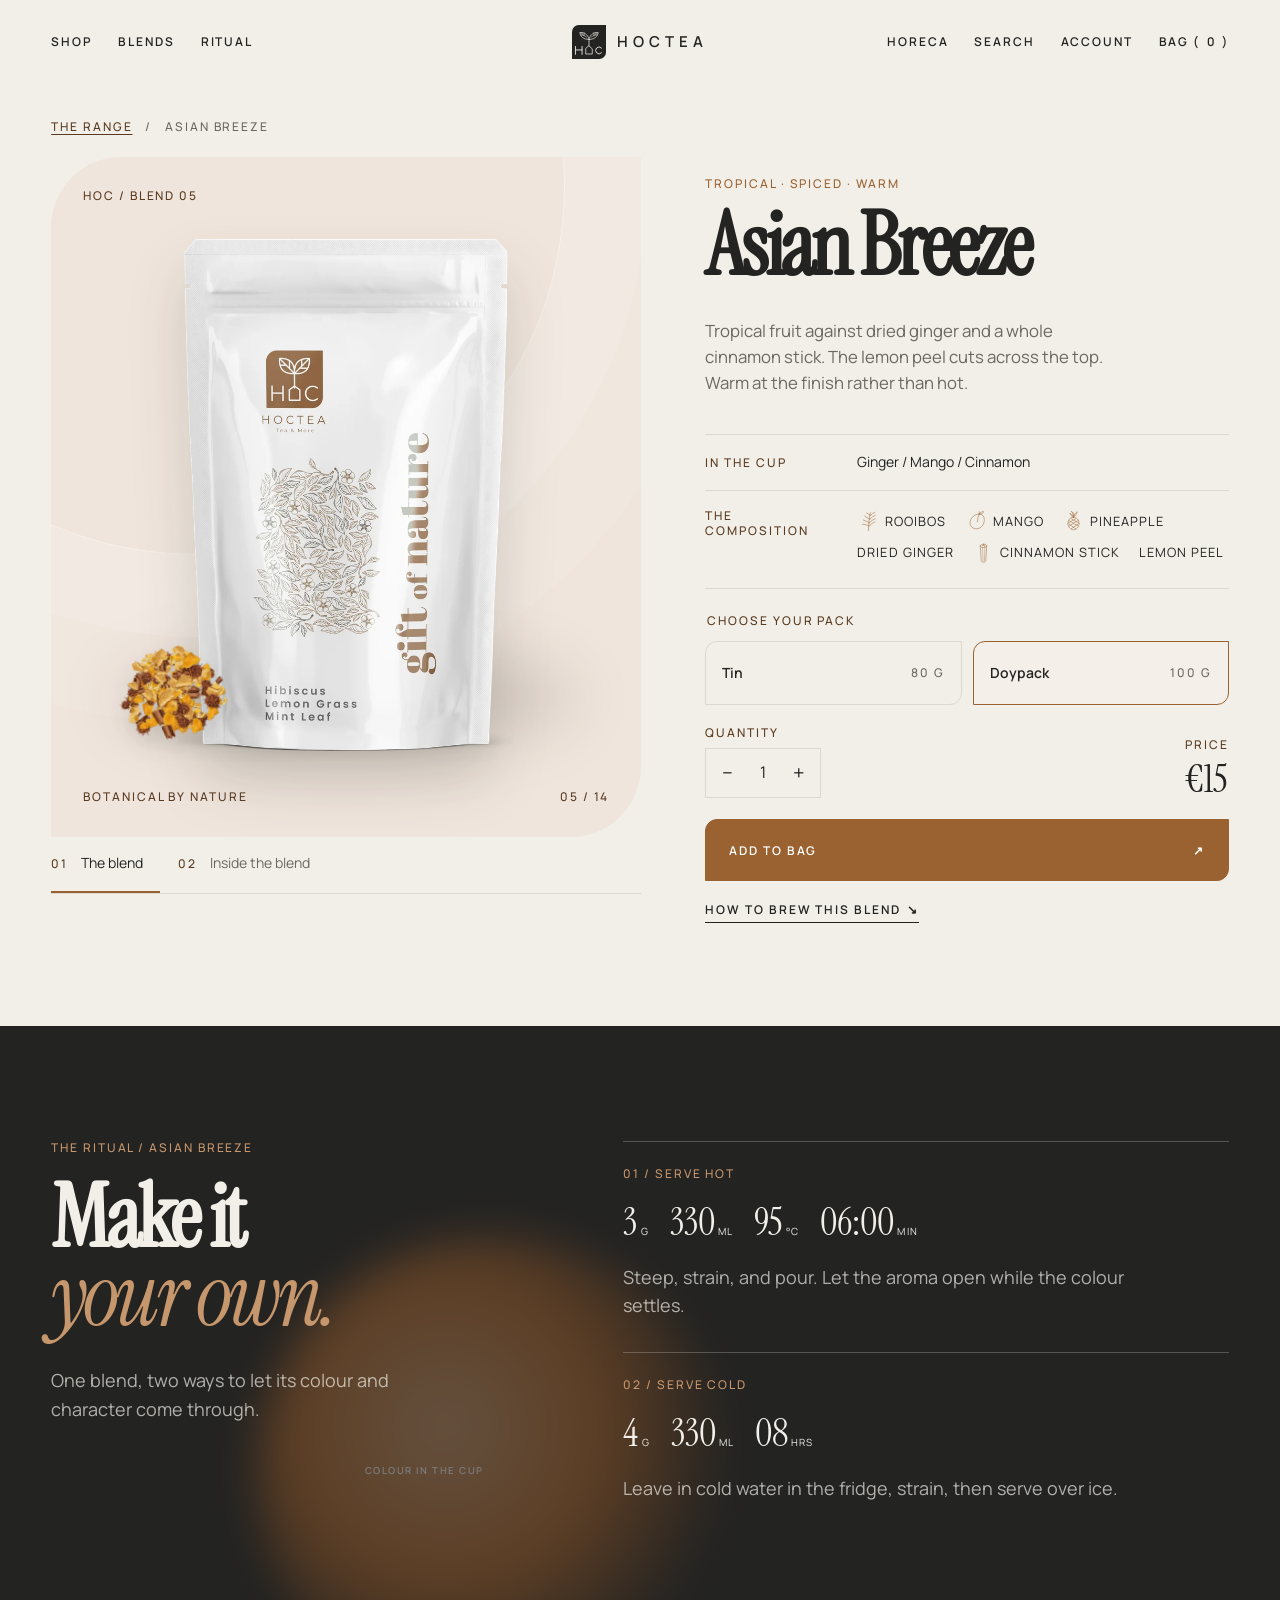
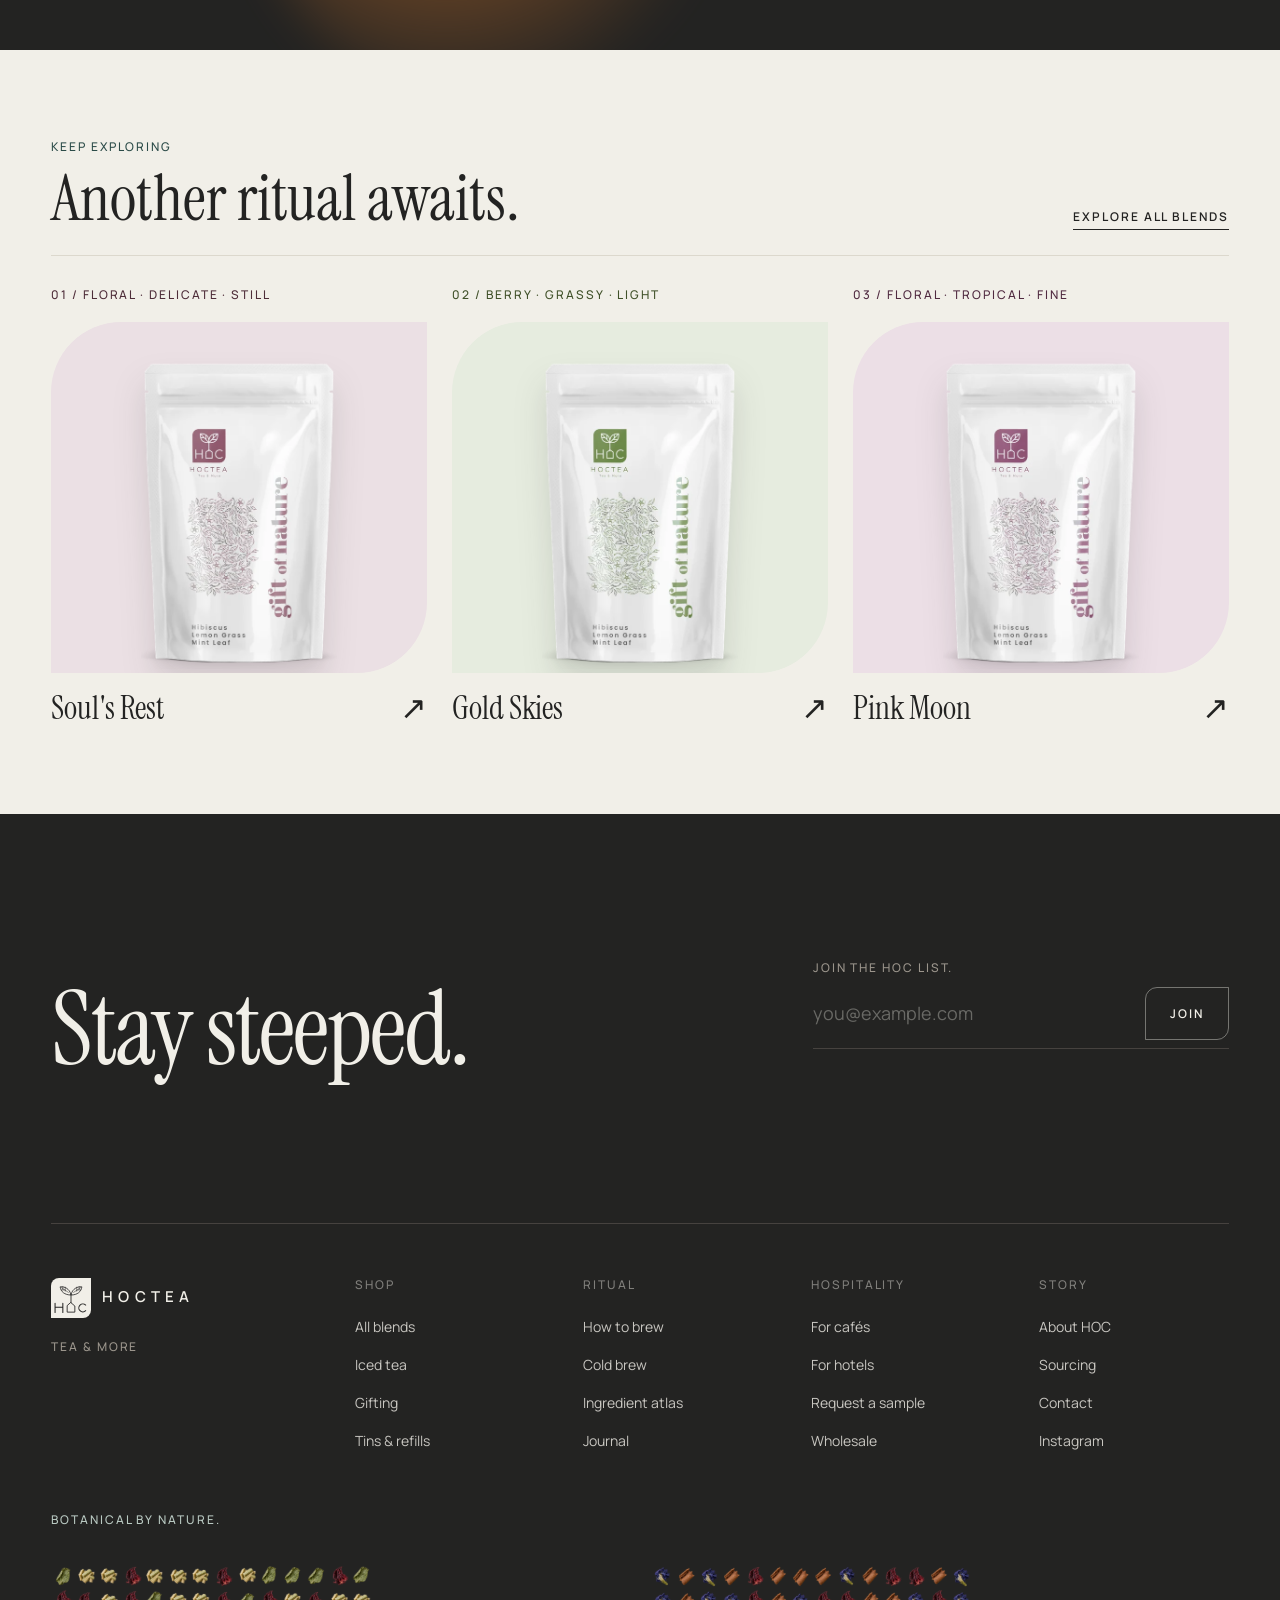
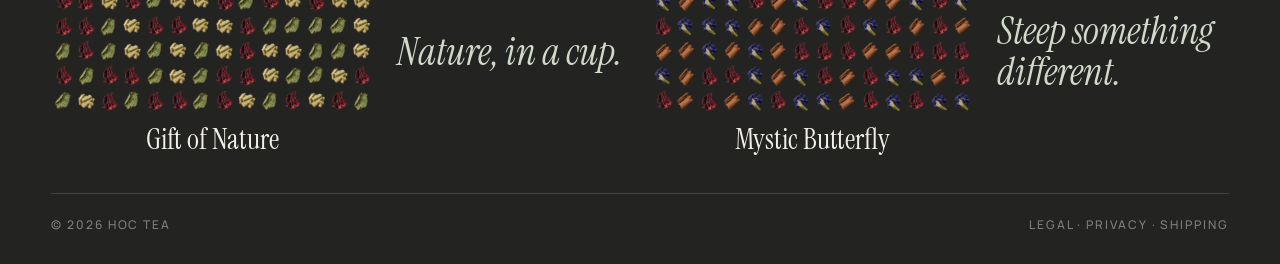
==== commit 10d18409: "Add spacing beneath footer botanicals" ====
--- a/products/asian-breeze/index.html
+++ b/products/asian-breeze/index.html
@@ -10,7 +10,7 @@
 <link rel="preconnect" href="https://fonts.gstatic.com" crossorigin>
 <link href="https://fonts.googleapis.com/css2?family=Instrument+Serif:ital@0;1&family=Manrope:wght@400;500;600&display=swap" rel="stylesheet">
 <link rel="stylesheet" href="../../assets/css/hoc-core.css?v=9dc81688f6">
-<link rel="stylesheet" href="../../assets/css/hoc-sections.css?v=256d77bcdb">
+<link rel="stylesheet" href="../../assets/css/hoc-sections.css?v=bd315d4392">
 <script>window.HOC = { assetBase: '../../' };</script>
 <script>document.documentElement.classList.add('hoc-js');</script>
 </head>
--- a/assets/css/hoc-sections.css
+++ b/assets/css/hoc-sections.css
@@ -2037,7 +2037,7 @@
 .hoc-current__media { position: relative; display: block; width: 322px; height: 150px; isolation: isolate; }
 .hoc-current__media img { width: 100%; height: 100%; object-fit: contain; transition: opacity .3s ease; }
 .hoc-current.is-matrix-ready .hoc-current__media > img { opacity: 0; }
-.hoc-current__name { display: block; width: 100%; font-family: var(--ff-display); font-size: 29px; line-height: 1.06; color: var(--hoc-bone); text-align: center; }
+.hoc-current__name { display: block; width: 100%; font-family: var(--ff-display); font-size: 29px; line-height: 1.06; color: var(--hoc-bone); text-align: center; transform: translateY(12px); }
 .hoc-current__saying { margin: 0; font-family: var(--ff-display); font-style: italic; font-size: 38px; line-height: 1.08; max-width: 242px; color: #d1d9c9; }
 .hoc-current__petal {
   position: absolute;
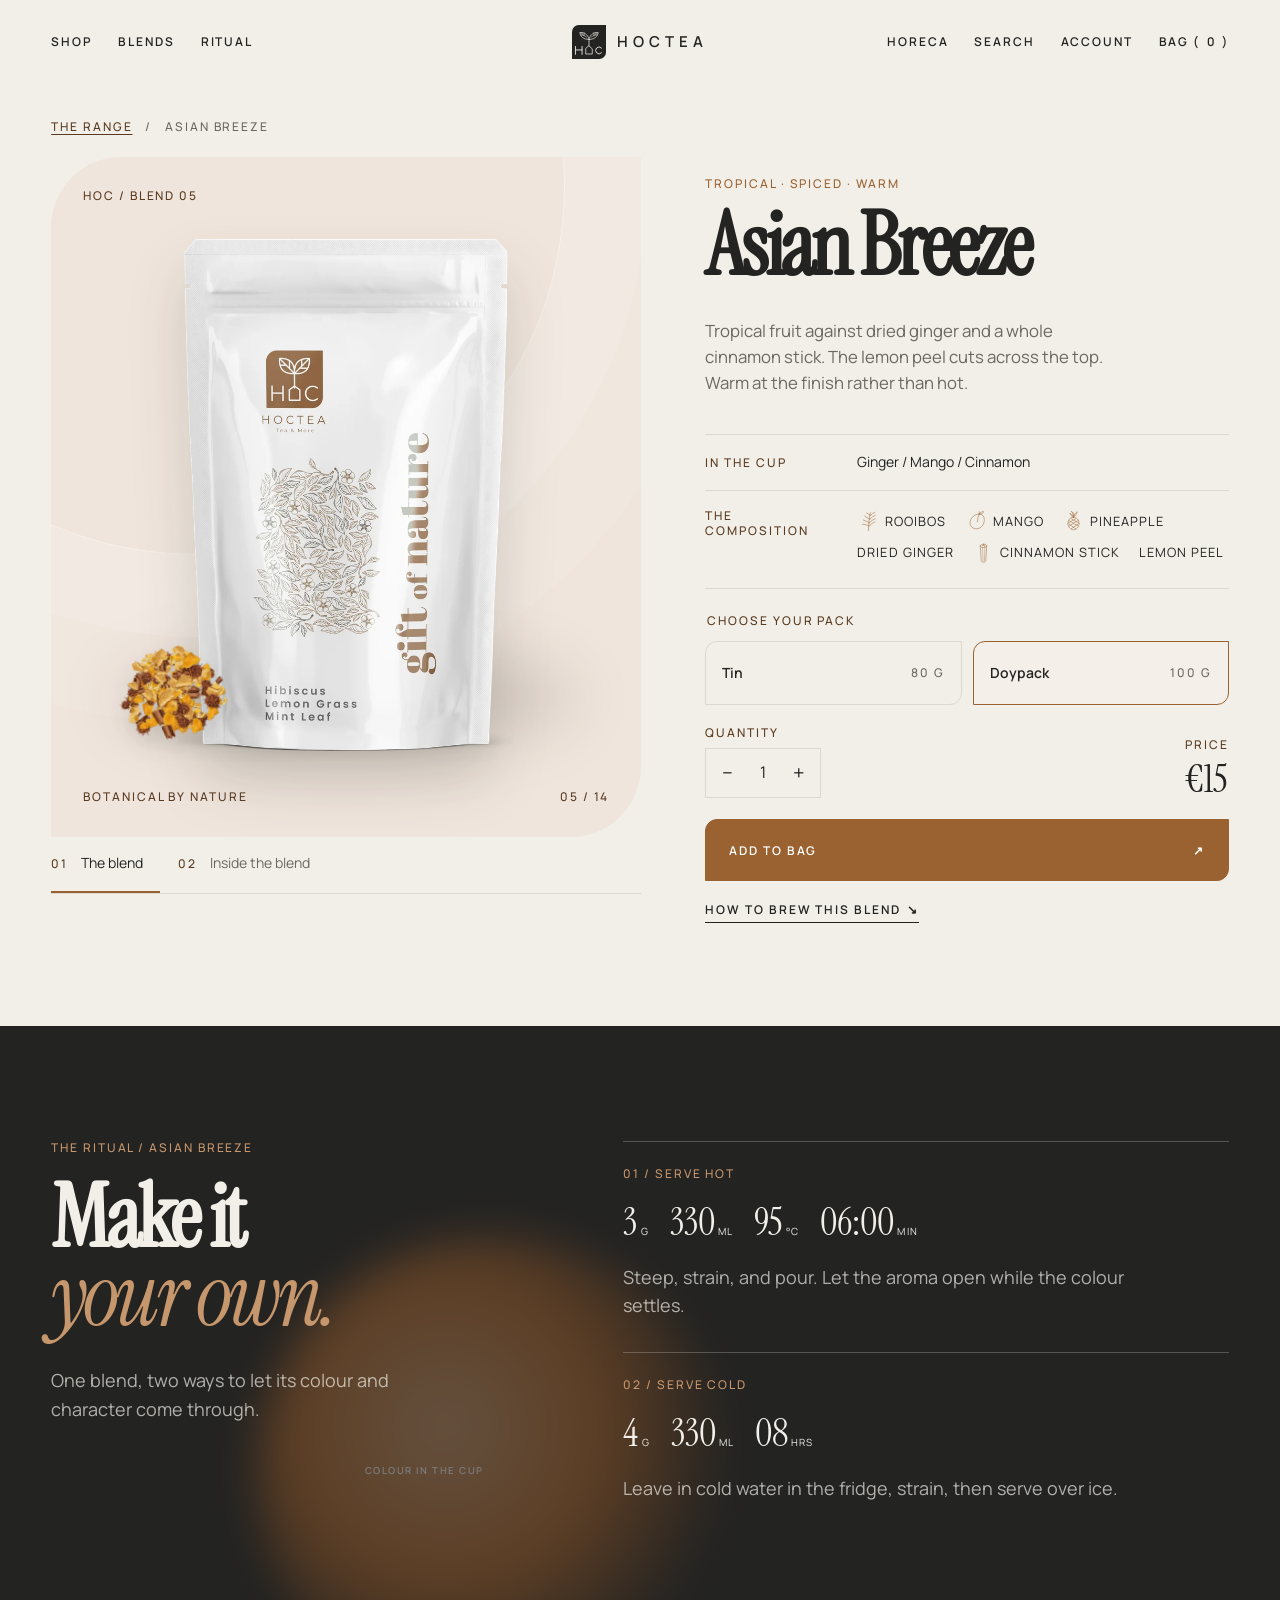
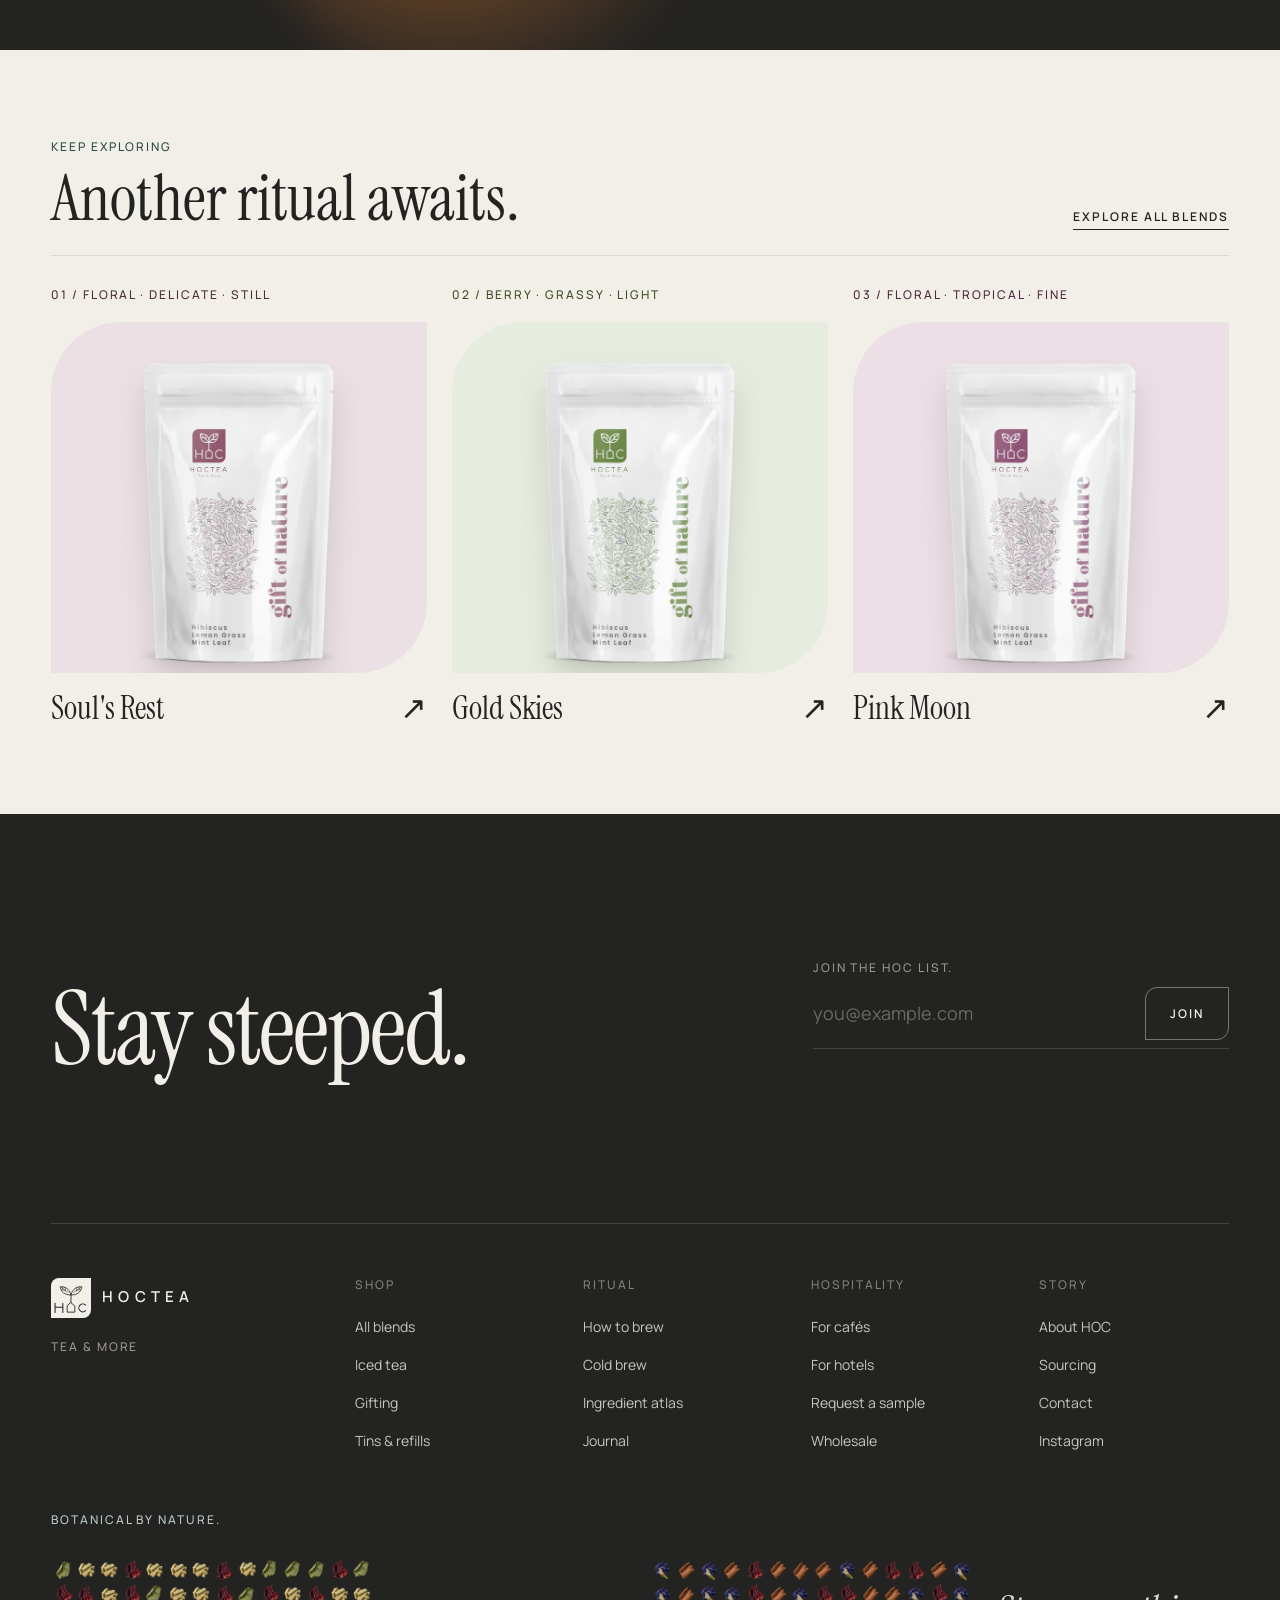
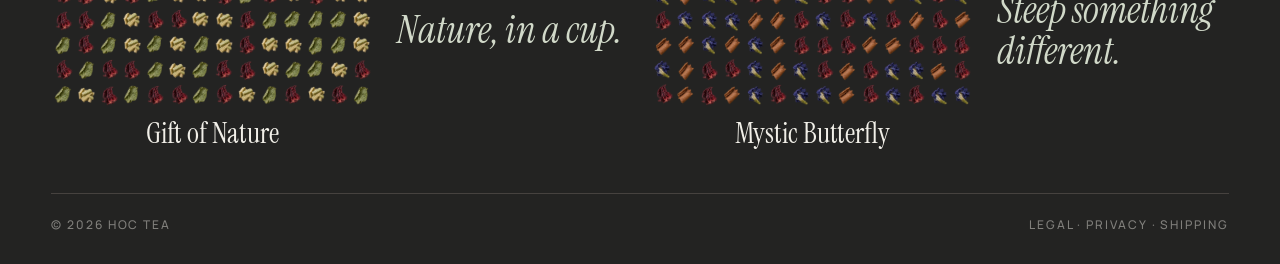
==== commit 67793e1f: "Center footer slogans on botanical fields" ====
--- a/products/asian-breeze/index.html
+++ b/products/asian-breeze/index.html
@@ -10,7 +10,7 @@
 <link rel="preconnect" href="https://fonts.gstatic.com" crossorigin>
 <link href="https://fonts.googleapis.com/css2?family=Instrument+Serif:ital@0;1&family=Manrope:wght@400;500;600&display=swap" rel="stylesheet">
 <link rel="stylesheet" href="../../assets/css/hoc-core.css?v=9dc81688f6">
-<link rel="stylesheet" href="../../assets/css/hoc-sections.css?v=bd315d4392">
+<link rel="stylesheet" href="../../assets/css/hoc-sections.css?v=2e5738053f">
 <script>window.HOC = { assetBase: '../../' };</script>
 <script>document.documentElement.classList.add('hoc-js');</script>
 </head>
--- a/assets/css/hoc-sections.css
+++ b/assets/css/hoc-sections.css
@@ -2032,13 +2032,13 @@
 .hoc-current__pause:hover { color: var(--hoc-bone); }
 .hoc-current__viewport { position: relative; overflow-x: auto; overflow-y: hidden; scrollbar-width: thin; scrollbar-color: #626b64 transparent; }
 .hoc-current__track { display: flex; list-style: none; padding: 0; margin: 0; }
-.hoc-current__item { box-sizing: border-box; flex: 0 0 600px; width: 600px; height: 250px; display: grid; grid-template-columns: 322px 242px; align-items: center; gap: 24px; padding-right: 12px; }
-.hoc-current__blend { display: flex; align-items: center; flex-direction: column; position: relative; width: 322px; min-width: 0; }
+.hoc-current__item { box-sizing: border-box; flex: 0 0 600px; width: 600px; height: 250px; display: grid; grid-template-columns: 322px 242px; grid-template-rows: 150px 43px; align-content: center; column-gap: 24px; padding-right: 12px; }
+.hoc-current__blend { display: flex; align-items: center; flex-direction: column; grid-column: 1; grid-row: 1 / 3; align-self: start; position: relative; width: 322px; min-width: 0; }
 .hoc-current__media { position: relative; display: block; width: 322px; height: 150px; isolation: isolate; }
 .hoc-current__media img { width: 100%; height: 100%; object-fit: contain; transition: opacity .3s ease; }
 .hoc-current.is-matrix-ready .hoc-current__media > img { opacity: 0; }
 .hoc-current__name { display: block; width: 100%; font-family: var(--ff-display); font-size: 29px; line-height: 1.06; color: var(--hoc-bone); text-align: center; transform: translateY(12px); }
-.hoc-current__saying { margin: 0; font-family: var(--ff-display); font-style: italic; font-size: 38px; line-height: 1.08; max-width: 242px; color: #d1d9c9; }
+.hoc-current__saying { grid-column: 2; grid-row: 1; align-self: center; margin: 0; font-family: var(--ff-display); font-style: italic; font-size: 38px; line-height: 1.08; max-width: 242px; color: #d1d9c9; }
 .hoc-current__petal {
   position: absolute;
   top: 0;
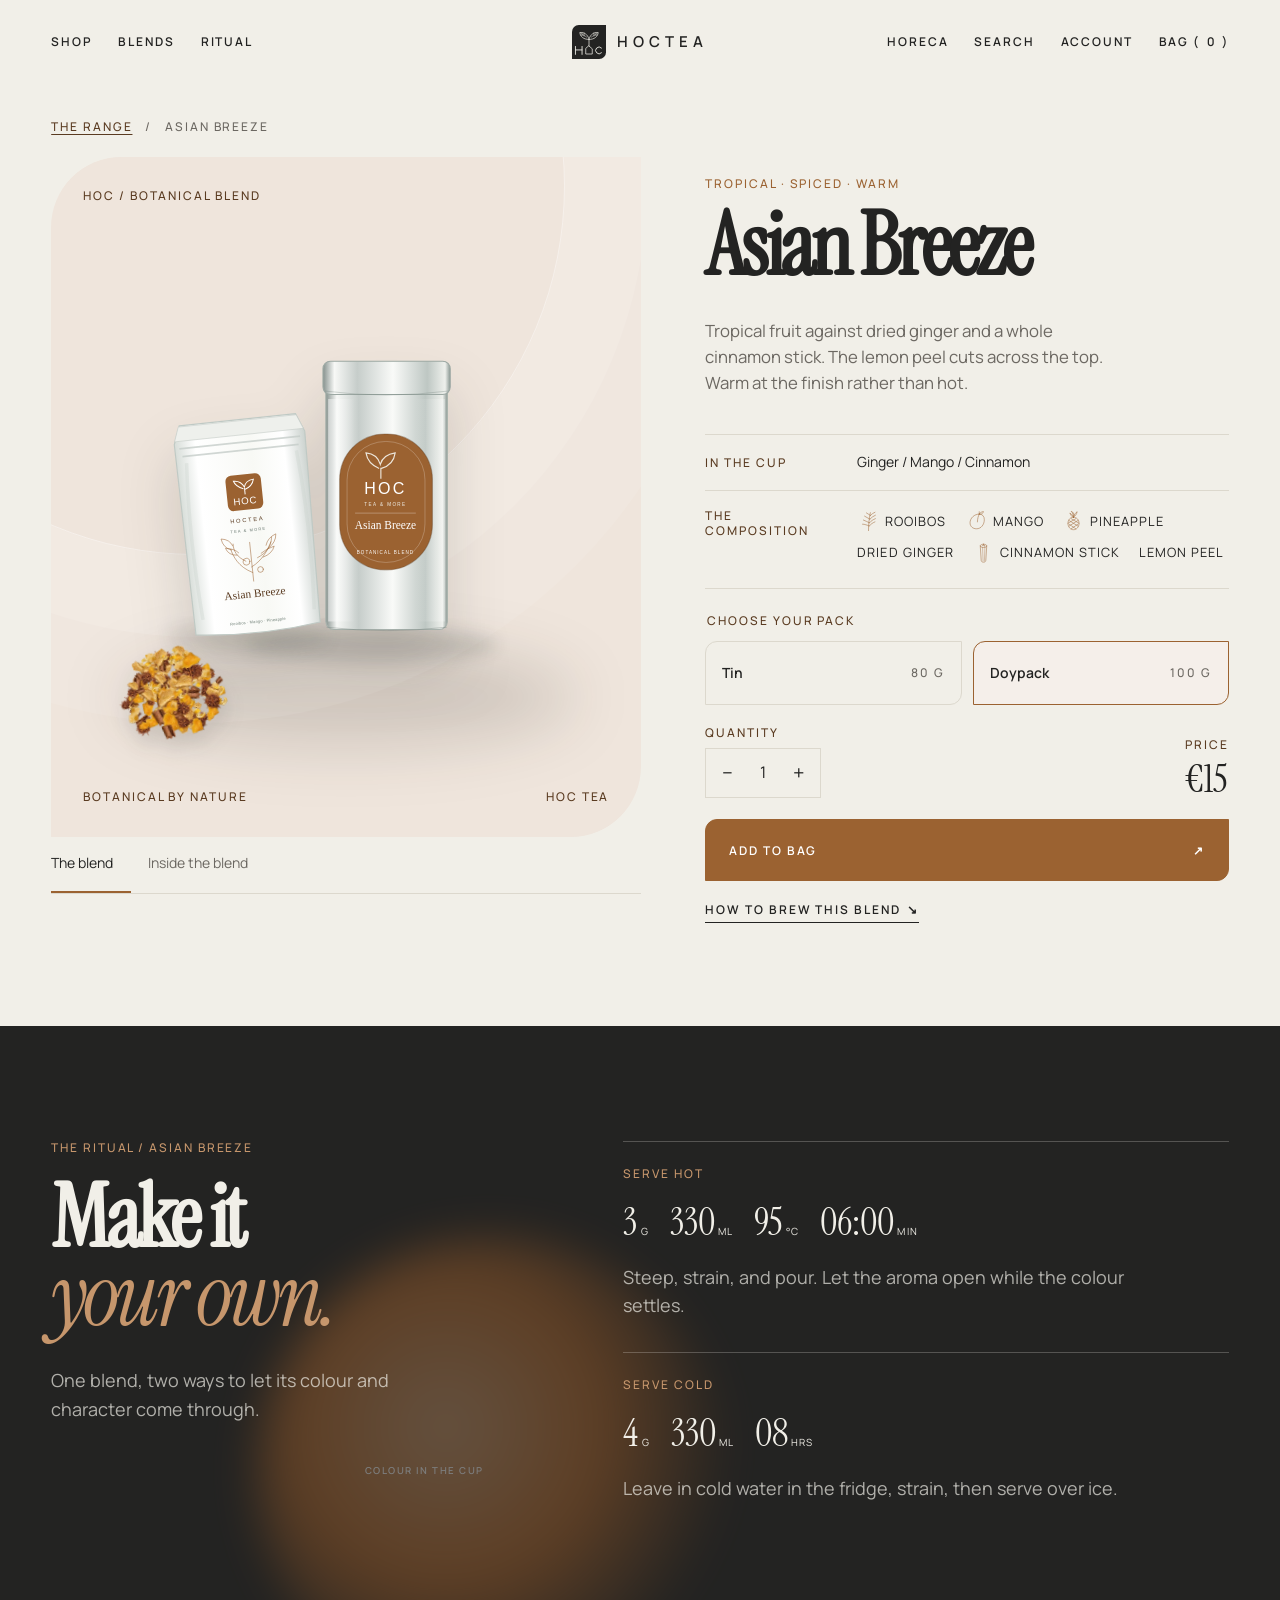
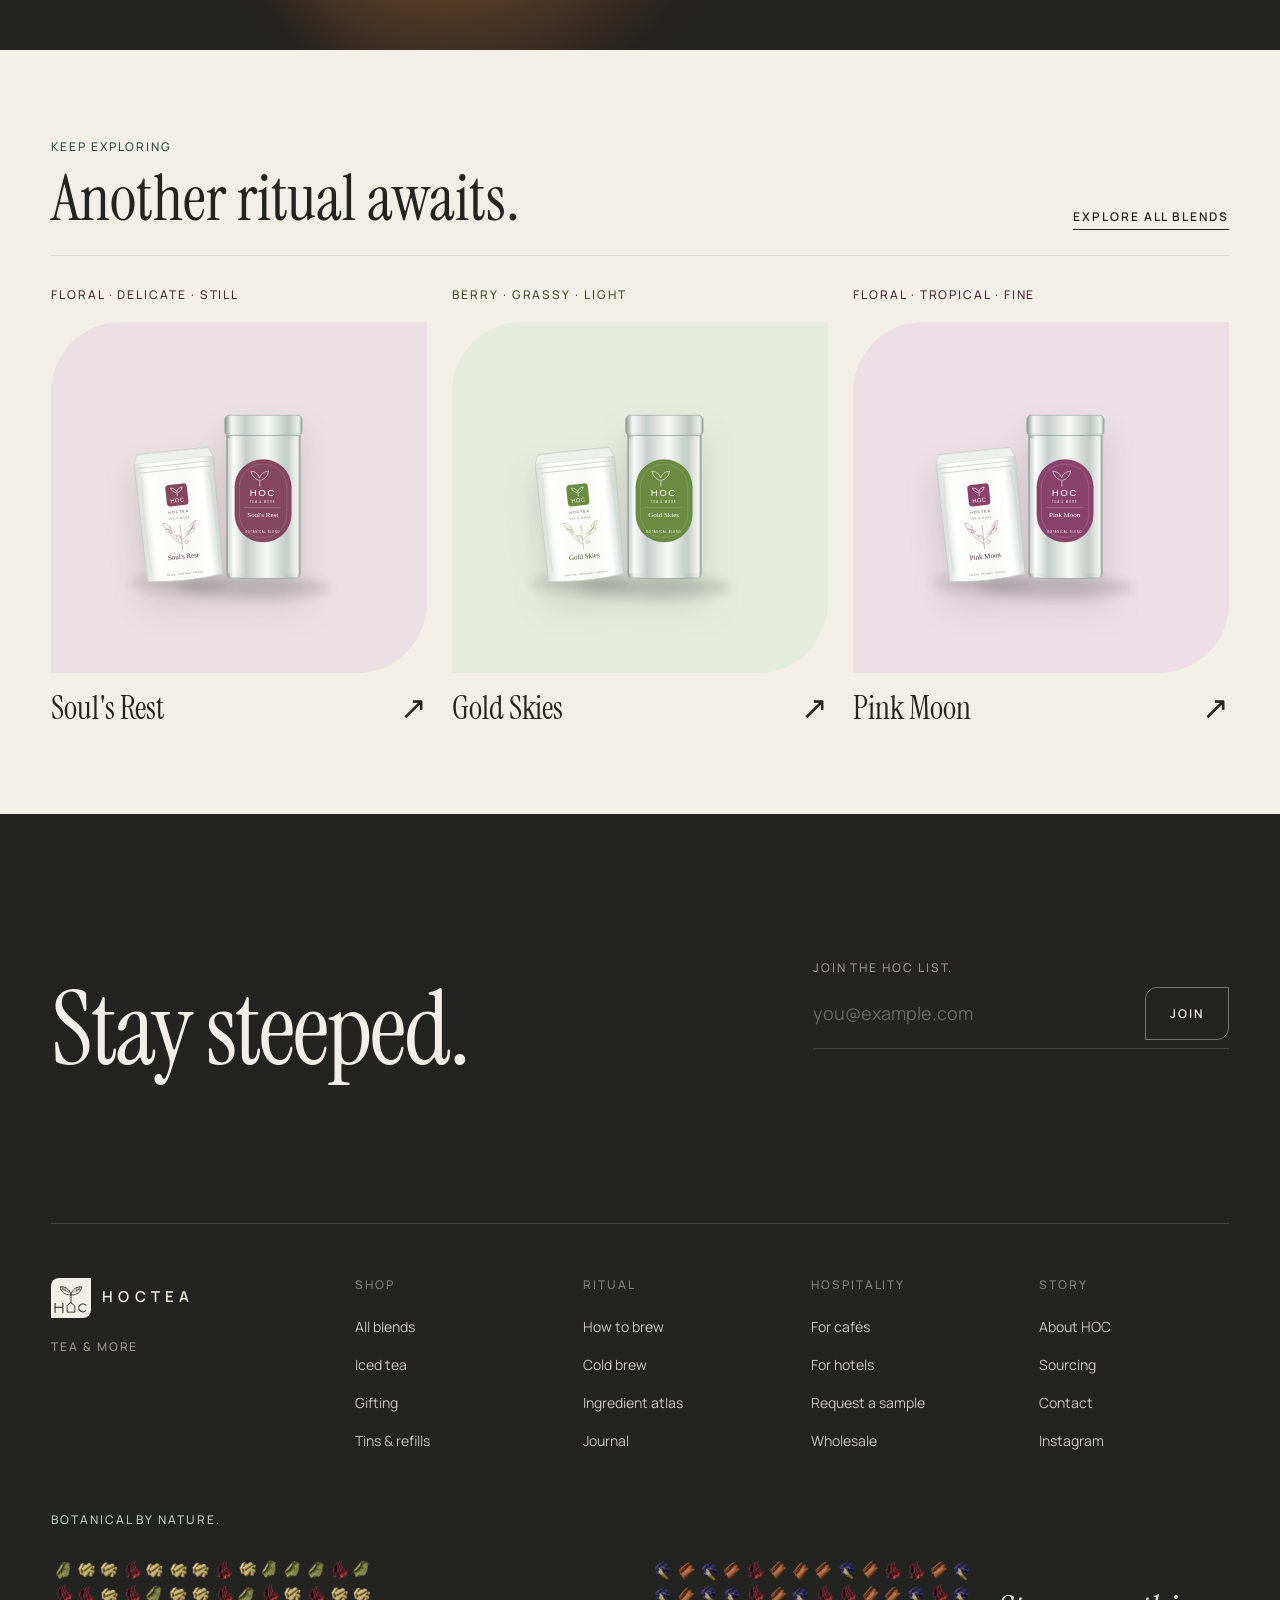
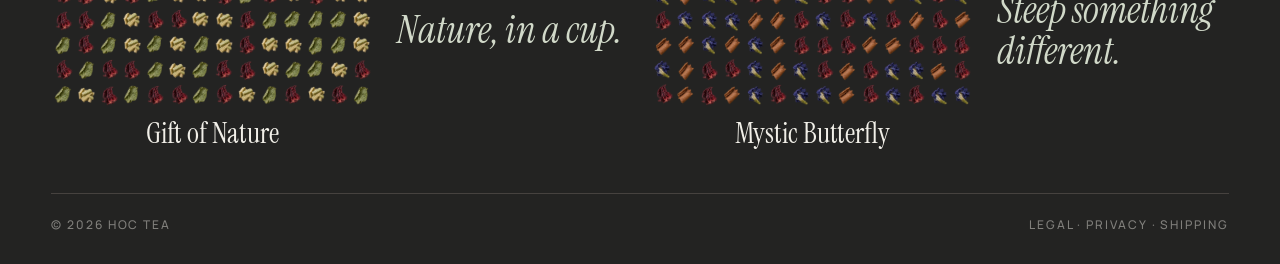
==== commit 590df486: "Refine product packaging and remove decorative blend counters" ====
--- a/products/asian-breeze/index.html
+++ b/products/asian-breeze/index.html
@@ -10,7 +10,7 @@
 <link rel="preconnect" href="https://fonts.gstatic.com" crossorigin>
 <link href="https://fonts.googleapis.com/css2?family=Instrument+Serif:ital@0;1&family=Manrope:wght@400;500;600&display=swap" rel="stylesheet">
 <link rel="stylesheet" href="../../assets/css/hoc-core.css?v=9dc81688f6">
-<link rel="stylesheet" href="../../assets/css/hoc-sections.css?v=2e5738053f">
+<link rel="stylesheet" href="../../assets/css/hoc-sections.css?v=b97754e3f9">
 <script>window.HOC = { assetBase: '../../' };</script>
 <script>document.documentElement.classList.add('hoc-js');</script>
 </head>
@@ -64,15 +64,9 @@
       <div class="hoc-pdp__grid">
         <div class="hoc-pdp__gallery">
           <div class="hoc-pdp__stage hoc-shape--lg" data-pdp-stage>
-            <div class="hoc-pdp__stage-label hoc-micro">HOC / BLEND 05</div>
+            <div class="hoc-pdp__stage-label hoc-micro">HOC / BOTANICAL BLEND</div>
             <div class="hoc-pdp__scene" data-pdp-scene="pack">
-              <img class="hoc-pdp__pack-image"
-        src="../../assets/img/pack-asian-breeze-640.webp?v=5ff928b057"
-        srcset="../../assets/img/pack-asian-breeze-420.webp?v=640d2f8f0e 420w, ../../assets/img/pack-asian-breeze-640.webp?v=5ff928b057 640w, ../../assets/img/pack-asian-breeze-900.webp?v=72fdaefdef 900w, ../../assets/img/pack-asian-breeze-1200.webp?v=5d3a80d105 1200w"
-        sizes="(max-width: 767px) 82vw, 43vw"
-        width="900" height="1422"
-        alt="Asian Breeze tea pack"
-        fetchpriority="high" decoding="async">
+              <img class="hoc-pdp__pack-image" src="../../assets/img/pack-duo-asian-breeze.svg?v=5d4d95d2a2" width="700" height="640" alt="Asian Breeze tin and doypack" fetchpriority="high" decoding="async">
               <span class="hoc-pdp__raw-peek" aria-hidden="true"><img
         src="../../assets/img/pile-asian-breeze.webp?v=751eab5773"
         srcset="../../assets/img/pile-asian-breeze-420.webp?v=124948781e 420w, ../../assets/img/pile-asian-breeze-640.webp?v=1bc66cf35b 640w, ../../assets/img/pile-asian-breeze-900.webp?v=751eab5773 900w"
@@ -88,11 +82,11 @@
         width="640" height="640"
         alt="Loose Asian Breeze blend: Rooibos, Mango, Pineapple, Dried Ginger, Cinnamon Stick, Lemon Peel"
         loading="lazy" decoding="async"></div>
-            <div class="hoc-pdp__stage-foot hoc-micro"><span>BOTANICAL BY NATURE</span><span>05 / 14</span></div>
+            <div class="hoc-pdp__stage-foot hoc-micro"><span>BOTANICAL BY NATURE</span><span>HOC TEA</span></div>
           </div>
           <div class="hoc-pdp__gallery-nav" role="group" aria-label="Product views">
-            <button type="button" class="hoc-pdp__view is-active" data-pdp-view="pack" aria-pressed="true"><span class="hoc-micro">01</span> The blend</button>
-            <button type="button" class="hoc-pdp__view" data-pdp-view="raw" aria-pressed="false"><span class="hoc-micro">02</span> Inside the blend</button>
+            <button type="button" class="hoc-pdp__view is-active" data-pdp-view="pack" aria-pressed="true">The blend</button>
+            <button type="button" class="hoc-pdp__view" data-pdp-view="raw" aria-pressed="false">Inside the blend</button>
           </div>
         </div>
         <div class="hoc-pdp__info">
@@ -117,31 +111,13 @@
     <div class="hoc-wrap hoc-pdp-ritual__inner">
       <div class="hoc-pdp-ritual__intro"><p class="hoc-micro">THE RITUAL / ASIAN BREEZE</p><h2>Make it<br><em>your own.</em></h2><p>One blend, two ways to let its colour and character come through.</p></div>
       <div class="hoc-pdp-ritual__recipes">
-        <div class="hoc-pdp-ritual__recipe"><p class="hoc-micro">01 / SERVE HOT</p><div><span>3<small>G</small></span><span>330<small>ML</small></span><span>95<small>°C</small></span><span>06:00<small>MIN</small></span></div><p>Steep, strain, and pour. Let the aroma open while the colour settles.</p></div>
-        <div class="hoc-pdp-ritual__recipe"><p class="hoc-micro">02 / SERVE COLD</p><div><span>4<small>G</small></span><span>330<small>ML</small></span><span>08<small>HRS</small></span></div><p>Leave in cold water in the fridge, strain, then serve over ice.</p></div>
+        <div class="hoc-pdp-ritual__recipe"><p class="hoc-micro">SERVE HOT</p><div><span>3<small>G</small></span><span>330<small>ML</small></span><span>95<small>°C</small></span><span>06:00<small>MIN</small></span></div><p>Steep, strain, and pour. Let the aroma open while the colour settles.</p></div>
+        <div class="hoc-pdp-ritual__recipe"><p class="hoc-micro">SERVE COLD</p><div><span>4<small>G</small></span><span>330<small>ML</small></span><span>08<small>HRS</small></span></div><p>Leave in cold water in the fridge, strain, then serve over ice.</p></div>
       </div>
       <div class="hoc-pdp-ritual__colour" aria-hidden="true"><span></span><p>COLOUR IN THE CUP</p></div>
     </div>
   </section>
-  <section class="hoc-section hoc-pdp-related" data-header-theme="dark"><div class="hoc-wrap"><div class="hoc-pdp-related__head"><div><p class="hoc-micro">KEEP EXPLORING</p><h2>Another ritual awaits.</h2></div><a class="hoc-link" href="../../#range">Explore all blends</a></div><div class="hoc-pdp-related__grid"><a class="hoc-pdp-related__item" href="../../products/souls-rest/" style="--accent:#85475E;--accent-2:#B37F92;--accent-wash:#EBE0E4;--accent-ink:#4E2D39;--liquid:#9E4A5E"><span class="hoc-micro">01 / Floral · Delicate · Still</span><span class="hoc-pdp-related__media"><img
-        src="../../assets/img/pack-souls-rest-640.webp?v=16ce68b50f"
-        srcset="../../assets/img/pack-souls-rest-420.webp?v=159b1d2257 420w, ../../assets/img/pack-souls-rest-640.webp?v=16ce68b50f 640w, ../../assets/img/pack-souls-rest-900.webp?v=d2e3429f07 900w, ../../assets/img/pack-souls-rest-1200.webp?v=64de53f207 1200w"
-        sizes="(max-width: 767px) 80vw, 28vw"
-        width="900" height="1422"
-        alt="Soul's Rest tea pack"
-        loading="lazy" decoding="async"></span><span class="hoc-pdp-related__name">Soul's Rest <span aria-hidden="true">↗</span></span></a><a class="hoc-pdp-related__item" href="../../products/gold-skies/" style="--accent:#6B8B41;--accent-2:#9DB87A;--accent-wash:#E6ECDF;--accent-ink:#405129;--liquid:#6E8A3F"><span class="hoc-micro">02 / Berry · Grassy · Light</span><span class="hoc-pdp-related__media"><img
-        src="../../assets/img/pack-gold-skies-640.webp?v=d9113171e2"
-        srcset="../../assets/img/pack-gold-skies-420.webp?v=71865a59f8 420w, ../../assets/img/pack-gold-skies-640.webp?v=d9113171e2 640w, ../../assets/img/pack-gold-skies-900.webp?v=0fa6fe3add 900w, ../../assets/img/pack-gold-skies-1200.webp?v=20d58d312c 1200w"
-        sizes="(max-width: 767px) 80vw, 28vw"
-        width="900" height="1422"
-        alt="Gold Skies tea pack"
-        loading="lazy" decoding="async"></span><span class="hoc-pdp-related__name">Gold Skies <span aria-hidden="true">↗</span></span></a><a class="hoc-pdp-related__item" href="../../products/pink-moon/" style="--accent:#89436B;--accent-2:#B67C9D;--accent-wash:#ECDFE6;--accent-ink:#502A40;--liquid:#B04E77"><span class="hoc-micro">03 / Floral · Tropical · Fine</span><span class="hoc-pdp-related__media"><img
-        src="../../assets/img/pack-pink-moon-640.webp?v=7ce8115a10"
-        srcset="../../assets/img/pack-pink-moon-420.webp?v=62049059ee 420w, ../../assets/img/pack-pink-moon-640.webp?v=7ce8115a10 640w, ../../assets/img/pack-pink-moon-900.webp?v=f4f9b4a93b 900w, ../../assets/img/pack-pink-moon-1200.webp?v=d28daacec3 1200w"
-        sizes="(max-width: 767px) 80vw, 28vw"
-        width="900" height="1422"
-        alt="Pink Moon tea pack"
-        loading="lazy" decoding="async"></span><span class="hoc-pdp-related__name">Pink Moon <span aria-hidden="true">↗</span></span></a></div></div></section>
+  <section class="hoc-section hoc-pdp-related" data-header-theme="dark"><div class="hoc-wrap"><div class="hoc-pdp-related__head"><div><p class="hoc-micro">KEEP EXPLORING</p><h2>Another ritual awaits.</h2></div><a class="hoc-link" href="../../#range">Explore all blends</a></div><div class="hoc-pdp-related__grid"><a class="hoc-pdp-related__item" href="../../products/souls-rest/" style="--accent:#85475E;--accent-2:#B37F92;--accent-wash:#EBE0E4;--accent-ink:#4E2D39;--liquid:#9E4A5E"><span class="hoc-micro">Floral · Delicate · Still</span><span class="hoc-pdp-related__media"><img class="" src="../../assets/img/pack-duo-souls-rest.svg?v=c3922076d9" width="700" height="640" alt="Soul's Rest tin and doypack" loading="lazy" decoding="async"></span><span class="hoc-pdp-related__name">Soul's Rest <span aria-hidden="true">↗</span></span></a><a class="hoc-pdp-related__item" href="../../products/gold-skies/" style="--accent:#6B8B41;--accent-2:#9DB87A;--accent-wash:#E6ECDF;--accent-ink:#405129;--liquid:#6E8A3F"><span class="hoc-micro">Berry · Grassy · Light</span><span class="hoc-pdp-related__media"><img class="" src="../../assets/img/pack-duo-gold-skies.svg?v=8f92f4b204" width="700" height="640" alt="Gold Skies tin and doypack" loading="lazy" decoding="async"></span><span class="hoc-pdp-related__name">Gold Skies <span aria-hidden="true">↗</span></span></a><a class="hoc-pdp-related__item" href="../../products/pink-moon/" style="--accent:#89436B;--accent-2:#B67C9D;--accent-wash:#ECDFE6;--accent-ink:#502A40;--liquid:#B04E77"><span class="hoc-micro">Floral · Tropical · Fine</span><span class="hoc-pdp-related__media"><img class="" src="../../assets/img/pack-duo-pink-moon.svg?v=fbc04a851f" width="700" height="640" alt="Pink Moon tin and doypack" loading="lazy" decoding="async"></span><span class="hoc-pdp-related__name">Pink Moon <span aria-hidden="true">↗</span></span></a></div></div></section>
 </main>
 
     <section class="hoc-section hoc-news" id="newsletter" data-theme="ink"
@@ -688,5 +664,5 @@
 </svg>
 
 <script src="../../assets/vendor/gsap.min.js?v=96c01b81f4"></script><script src="../../assets/vendor/ScrollTrigger.min.js?v=308219390e"></script><script src="../../assets/vendor/SplitText.min.js?v=5e519ea247"></script><script src="../../assets/vendor/CustomEase.min.js?v=1cb1622270"></script><script src="../../assets/vendor/DrawSVGPlugin.min.js?v=d8f70b87c1"></script><script src="../../assets/vendor/Flip.min.js?v=d2d2f30a87"></script><script src="../../assets/vendor/ScrambleTextPlugin.min.js?v=e9ce04a07d"></script><script src="../../assets/vendor/Observer.min.js?v=697c7e96ae"></script><script src="../../assets/vendor/lenis.min.js?v=804047c1d9"></script><script src="../../assets/vendor/embla-carousel.umd.js?v=f05b5dbfe3"></script>
-<script src="../../assets/js/hoc-data.js?v=4ce215a2d4"></script><script src="../../assets/js/hoc-core.js?v=350601f1dd"></script><script src="../../assets/js/hoc-botanicals.js?v=a423a63202"></script><script src="../../assets/js/hoc-webgl.js?v=e2d91a3e21"></script><script src="../../assets/js/hoc-motion.js?v=73a670897d"></script>
+<script src="../../assets/js/hoc-data.js?v=0457c02380"></script><script src="../../assets/js/hoc-core.js?v=7a9baf86e6"></script><script src="../../assets/js/hoc-botanicals.js?v=a423a63202"></script><script src="../../assets/js/hoc-webgl.js?v=e2d91a3e21"></script><script src="../../assets/js/hoc-motion.js?v=d51e2e557d"></script>
 </body></html>
--- a/assets/css/hoc-sections.css
+++ b/assets/css/hoc-sections.css
@@ -210,57 +210,63 @@
    ========================================================================== */
 
 .hoc-featured {
-  padding-block: var(--space-section) clamp(4rem, 8vh, 7rem);
+  padding-block: clamp(4.5rem, 8vh, 6.5rem);
   overflow: hidden;
   transition: background-color var(--t-scene) var(--e-hoc);
 }
 .hoc-featured__head {
-  margin-bottom: clamp(2.5rem, 6vh, 5rem);
+  margin-bottom: clamp(1.5rem, 3vw, 3rem);
 }
 .hoc-featured__head .hoc-micro {
-  margin-bottom: 1rem;
+  margin-bottom: 0.65rem;
 }
 .hoc-featured__head h2 {
-  max-width: 12ch;
+  max-width: none;
+  font-size: clamp(3.4rem, 6vw, 6.5rem);
+  line-height: 0.94;
 }
 
 .hoc-featured__body {
   display: grid;
-  gap: clamp(2rem, 4vw, 4rem);
-}
-@media (min-width: 1024px) {
-  .hoc-featured__body {
-    grid-template-columns: minmax(0, 1.28fr) minmax(0, 1fr);
-    align-items: start;
-  }
-}
-
-/* --- pack stage ---------------------------------------------------------- */
+  grid-template-columns: minmax(0, 1.08fr) minmax(0, 0.92fr);
+  gap: clamp(1.5rem, 4vw, 5rem);
+  align-items: center;
+}
+
+/* Ingredient portraits use the real dry-blend cutouts. The prototype's
+   recoloured pouch photos have the wrong printed names for blends 02/03. */
 .hoc-featured__stage {
   position: relative;
   display: grid;
   place-items: center;
-  min-height: 46vh;
-}
-@media (min-width: 1024px) {
-  .hoc-featured__stage {
-    position: sticky;
-    top: calc(var(--header-h-scrolled) + 2rem);
-    height: min(72vh, 720px);
-  }
-}
-
-/* Soft accent ground behind the pack — reads as light, not as a card. */
+  height: clamp(420px, 43vw, 560px);
+  min-width: 0;
+  isolation: isolate;
+  overflow: hidden;
+}
+
 .hoc-featured__ground {
   position: absolute;
-  inset: 6% 4% 10%;
-  background: radial-gradient(
-    62% 54% at 50% 46%,
-    var(--accent-wash, #e0ebea) 0%,
-    transparent 72%
-  );
-  transition: background var(--t-scene) var(--e-hoc);
+  inset: 0;
+  border-start-start-radius: clamp(55px, 9vw, 135px);
+  border-end-end-radius: clamp(55px, 9vw, 135px);
+  background: var(--accent-wash, #e0ebea);
+  transition: background-color var(--t-ui) var(--e-hoc);
   pointer-events: none;
+}
+.hoc-featured__ground::after {
+  content: "";
+  position: absolute;
+  inset: 13% 12% 16%;
+  border: 1px solid color-mix(in srgb, var(--accent) 25%, transparent);
+  border-radius: 50%;
+}
+.hoc-featured__stage-label {
+  position: absolute;
+  z-index: 2;
+  top: 2rem;
+  right: 2rem;
+  color: var(--accent-ink);
 }
 
 .hoc-featured__packs {
@@ -269,44 +275,68 @@
   height: 100%;
   display: grid;
   place-items: center;
+  perspective: 1400px;
+  transform-style: preserve-3d;
 }
 .hoc-pack {
   grid-area: 1 / 1;
-  width: min(100%, 34vh);
+  position: relative;
+  width: 100%;
+  height: 100%;
   opacity: 0;
   visibility: hidden;
   transform: translate3d(0, 2%, 0) scale(0.97);
-}
-@media (min-width: 1024px) {
-  .hoc-pack {
-    width: auto;
-    height: 100%;
-  }
 }
 .hoc-pack.is-active {
   opacity: 1;
   visibility: visible;
   transform: none;
 }
-.hoc-pack > a { display: block; width: 100%; height: 100%; }
+.hoc-pack > a { display: block; position: relative; width: 100%; height: 100%; }
 .hoc-pack__img {
+  position: absolute;
+  z-index: 2;
+    left: -15%;
+    bottom: 10%;
+    width: 51%;
+    height: 55%;
+  object-fit: contain;
+    transform: scale(1.16);
+  filter: drop-shadow(0 15px 14px rgb(35 35 34 / .13));
+  pointer-events: none;
+}
+.hoc-pack__duo {
+  position: absolute;
+  inset: 1% 0 auto;
   width: 100%;
-  height: 100%;
+  height: 94%;
   object-fit: contain;
-  /* physical shadow, not a card shadow §11 */
-  filter: drop-shadow(0 34px 40px rgb(35 35 34 / 0.14))
-    drop-shadow(0 6px 10px rgb(35 35 34 / 0.08));
-}
-/* Pointer tilt is applied to this wrapper by JS, max 2–3deg §11 */
-.hoc-featured__packs {
-  transform-style: preserve-3d;
-  perspective: 1400px;
+  filter: drop-shadow(0 20px 16px rgb(35 35 34 / .09));
+  pointer-events: none;
+}
+.hoc-pack__caption {
+  position: absolute;
+  z-index: 3;
+  inset-inline: clamp(1.25rem, 3vw, 3rem);
+  bottom: clamp(1.25rem, 3vw, 2.5rem);
+  display: grid;
+  gap: .15rem;
+  width: fit-content;
+  color: var(--accent-ink);
+  font-family: var(--ff-display);
+  font-size: clamp(1.6rem, 2.4vw, 2.4rem);
+  line-height: 1;
+}
+.hoc-pack__caption .hoc-micro {
+  font-family: var(--ff-ui);
+  color: var(--accent-ink);
 }
 
 /* --- selector + panels --------------------------------------------------- */
 .hoc-featured__side {
   display: grid;
-  gap: clamp(1.5rem, 3vh, 2.5rem);
+  min-width: 0;
+  gap: clamp(1.25rem, 2vw, 2rem);
   align-content: start;
 }
 
@@ -314,76 +344,62 @@
   overflow: hidden;
 }
 .hoc-selector__list {
-  display: flex;
-  gap: 0.5rem;
-}
-@media (min-width: 1024px) {
-  .hoc-selector__list {
-    display: block;
-    border-top: 1px solid var(--hairline);
-  }
+  display: block;
+  border-top: 1px solid var(--hairline);
 }
 .hoc-selector__item {
-  flex: 0 0 auto;
+  min-width: 0;
 }
 .hoc-selector__btn {
   display: flex;
-  align-items: baseline;
-  gap: 0.7rem;
+  align-items: center;
+  gap: 1rem;
   width: 100%;
-  padding: 0.9rem 0;
+  padding: .48rem .2rem;
   text-align: left;
   color: var(--on-surface-dim);
-  border-bottom: 1px solid transparent;
+  border-bottom: 1px solid var(--hairline);
   transition: color var(--t-ui) var(--e-hoc),
     border-color var(--t-ui) var(--e-hoc);
 }
-@media (max-width: 1023px) {
-  .hoc-selector__btn {
-    padding: 0.7rem 1rem;
-    border: 1px solid var(--hairline);
-    border-start-start-radius: var(--curve-sm);
-    border-end-end-radius: var(--curve-sm);
-    white-space: nowrap;
-  }
-}
-@media (min-width: 1024px) {
-  .hoc-selector__btn {
-    border-bottom-color: var(--hairline);
-  }
+.hoc-selector__btn:focus-visible {
+  outline: 2px solid var(--accent);
+  outline-offset: -2px;
 }
 .hoc-selector__name {
   font-family: var(--ff-display);
-  font-size: clamp(1.35rem, 2vw, 1.9rem);
+  font-size: clamp(1.35rem, 2.05vw, 1.9rem);
   line-height: 1.1;
 }
 .hoc-selector__btn[aria-selected="true"] {
   color: var(--accent);
   border-bottom-color: var(--accent);
 }
-.hoc-selector__btn:hover {
+.hoc-selector__btn:hover, .hoc-selector__btn:focus-visible {
   color: var(--on-surface);
 }
 
 .hoc-featured__panels {
   position: relative;
+  min-width: 0;
 }
 .hoc-blendpanel[hidden] {
   display: none;
 }
 .hoc-blendpanel__name {
-  margin-bottom: 0.35rem;
+  margin-bottom: 0.25rem;
+  font-size: clamp(2.5rem, 4vw, 4.5rem);
 }
 .hoc-blendpanel__story {
-  margin-block: 1.15rem 1.5rem;
-  max-width: 44ch;
+  margin-block: 1.25rem .8rem;
+  max-width: 49ch;
 }
 
 .hoc-inglist {
   display: flex;
   flex-wrap: wrap;
-  gap: 0.5rem 1.4rem;
-  margin-bottom: 1.75rem;
+  gap: .4rem 1rem;
+  margin-bottom: 0;
 }
 .hoc-inglist__item {
   display: inline-flex;
@@ -407,9 +423,9 @@
   align-items: flex-end;
   justify-content: space-between;
   gap: 1rem;
-  padding-block: 1.1rem;
+  padding-block: .85rem;
   border-block: 1px solid var(--hairline);
-  margin-bottom: 1.5rem;
+  margin-bottom: 1rem;
 }
 .hoc-packsel {
   display: flex;
@@ -467,6 +483,42 @@
 }
 .hoc-blendpanel__actions .hoc-btn--solid::before {
   background: var(--accent-ink);
+}
+
+@media (max-width: 1100px) {
+  .hoc-featured__body { grid-template-columns: minmax(0, 1fr) minmax(0, 1fr); gap: clamp(1.5rem, 3vw, 2.5rem); }
+  .hoc-featured__stage { height: clamp(390px, 47vw, 500px); }
+  .hoc-blendpanel__name { font-size: clamp(2.35rem, 4vw, 3.3rem); }
+  .hoc-packsel__opt { padding: .45rem .6rem; }
+}
+@media (max-width: 699px) {
+  .hoc-featured { padding-block: 3.75rem 4.5rem; }
+  .hoc-featured__head { margin-bottom: 1.4rem; }
+  .hoc-featured__head h2 { font-size: clamp(3.2rem, 12vw, 5.2rem); }
+  .hoc-featured__body { display: block; }
+  .hoc-featured__stage { height: clamp(265px, 80vw, 390px); margin-bottom: 1.35rem; }
+  .hoc-featured__stage-label { top: 1.1rem; right: 1.2rem; font-size: .55rem; }
+  .hoc-featured__ground { border-start-start-radius: 60px; border-end-end-radius: 60px; }
+    .hoc-pack__img { left: -17%; bottom: 9%; width: 43%; height: 48%; transform: scale(1.08); }
+  .hoc-pack__duo { height: 90%; top: 3%; }
+  .hoc-pack__caption { bottom: 1.1rem; font-size: 1.55rem; }
+  .hoc-pack__caption .hoc-micro { font-size: .56rem; }
+  .hoc-selector { overflow-x: auto; scrollbar-width: none; overscroll-behavior-x: contain; scroll-snap-type: x proximity; margin-inline: calc(-1 * var(--gutter)); padding-inline: var(--gutter); }
+  .hoc-selector::-webkit-scrollbar { display: none; }
+  .hoc-selector__list { display: flex; gap: .5rem; border: 0; width: max-content; }
+  .hoc-selector__item { flex: 0 0 auto; scroll-snap-align: start; }
+  .hoc-selector__btn { width: auto; white-space: nowrap; gap: .5rem; padding: .6rem .7rem; border: 1px solid var(--hairline); border-start-start-radius: var(--curve-sm); border-end-end-radius: var(--curve-sm); }
+  .hoc-selector__name { font-size: 1.2rem; }
+  .hoc-featured__side { gap: 1.3rem; }
+  .hoc-blendpanel__name { font-size: clamp(2.6rem, 10vw, 3.6rem); }
+  .hoc-blendpanel__story { margin-block: 1.1rem .8rem; }
+  .hoc-blendpanel__buy { align-items: center; }
+}
+@media (max-width: 359px) {
+  .hoc-featured__head h2 { font-size: 3rem; }
+  .hoc-pack__caption { font-size: 1.3rem; }
+  .hoc-blendpanel__actions { gap: 1rem; }
+  .hoc-blendpanel__actions .hoc-btn { min-width: 0; }
 }
 
 /* ==========================================================================
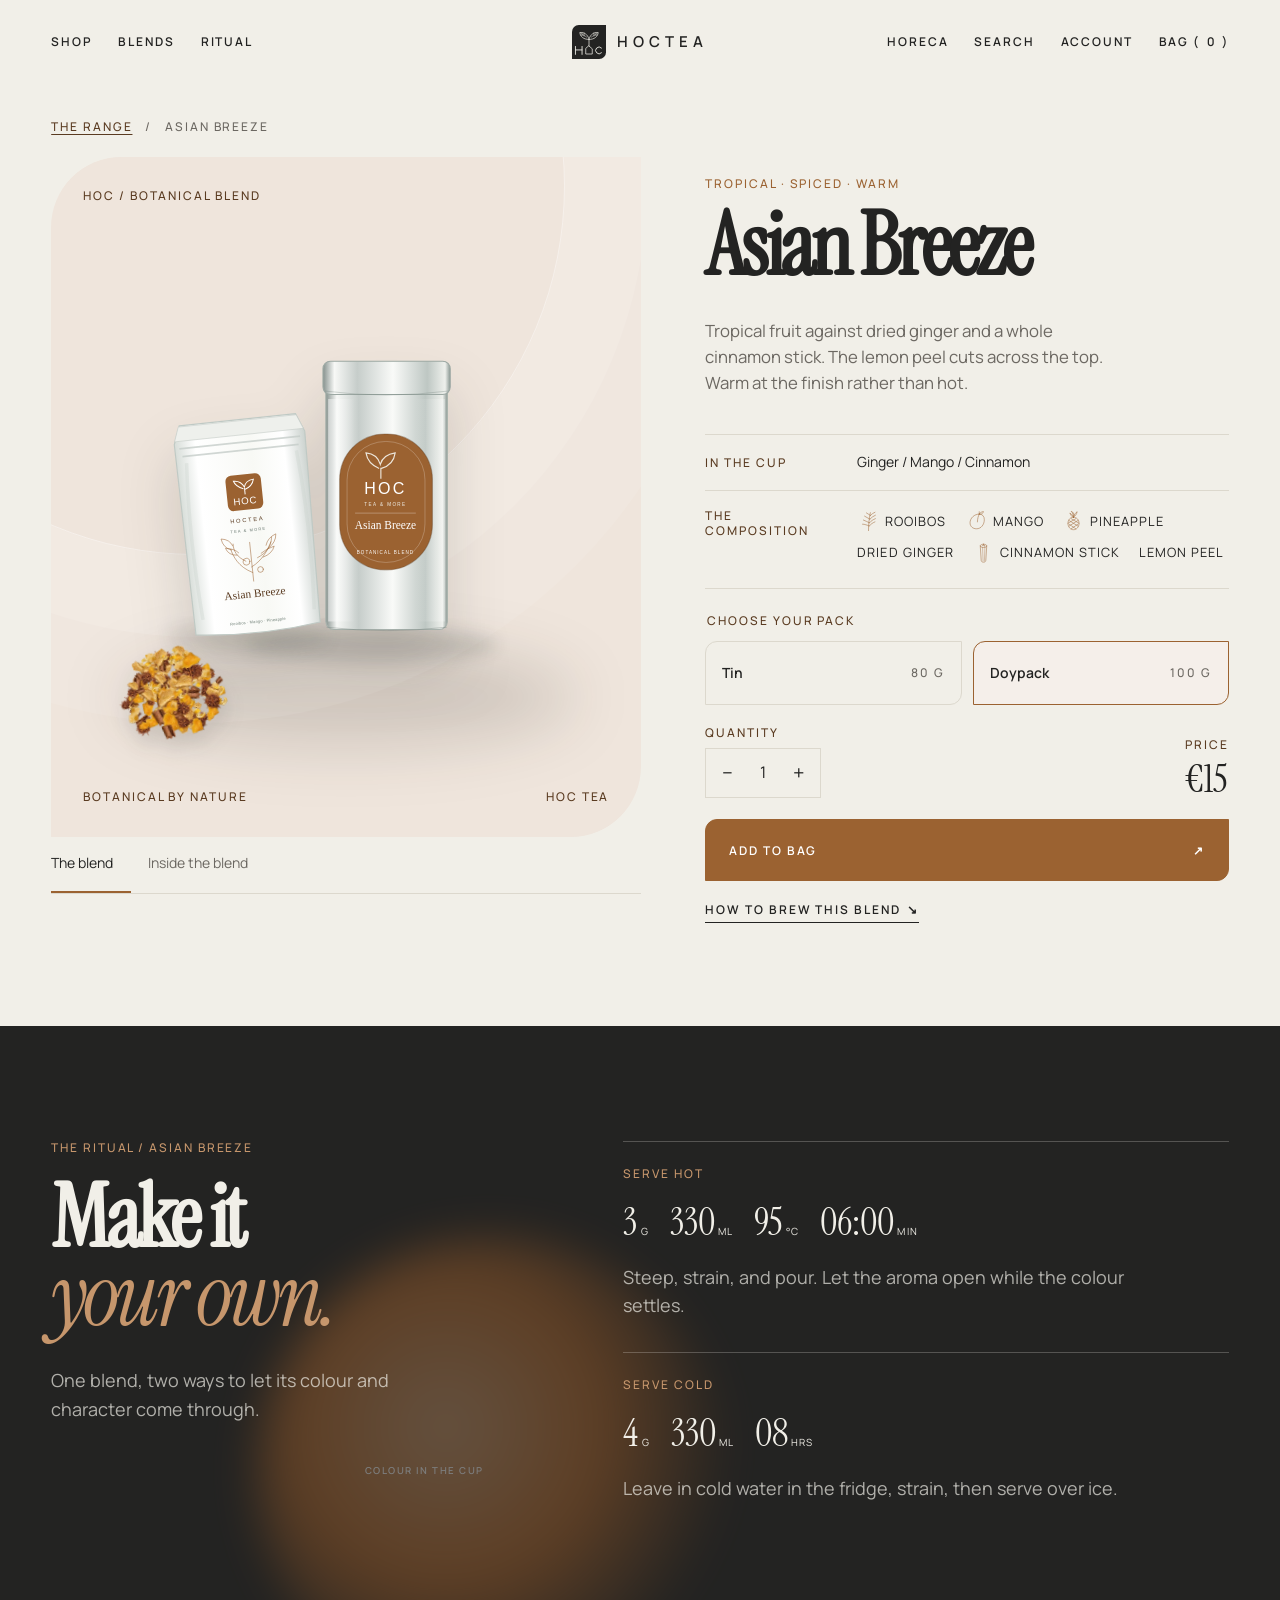
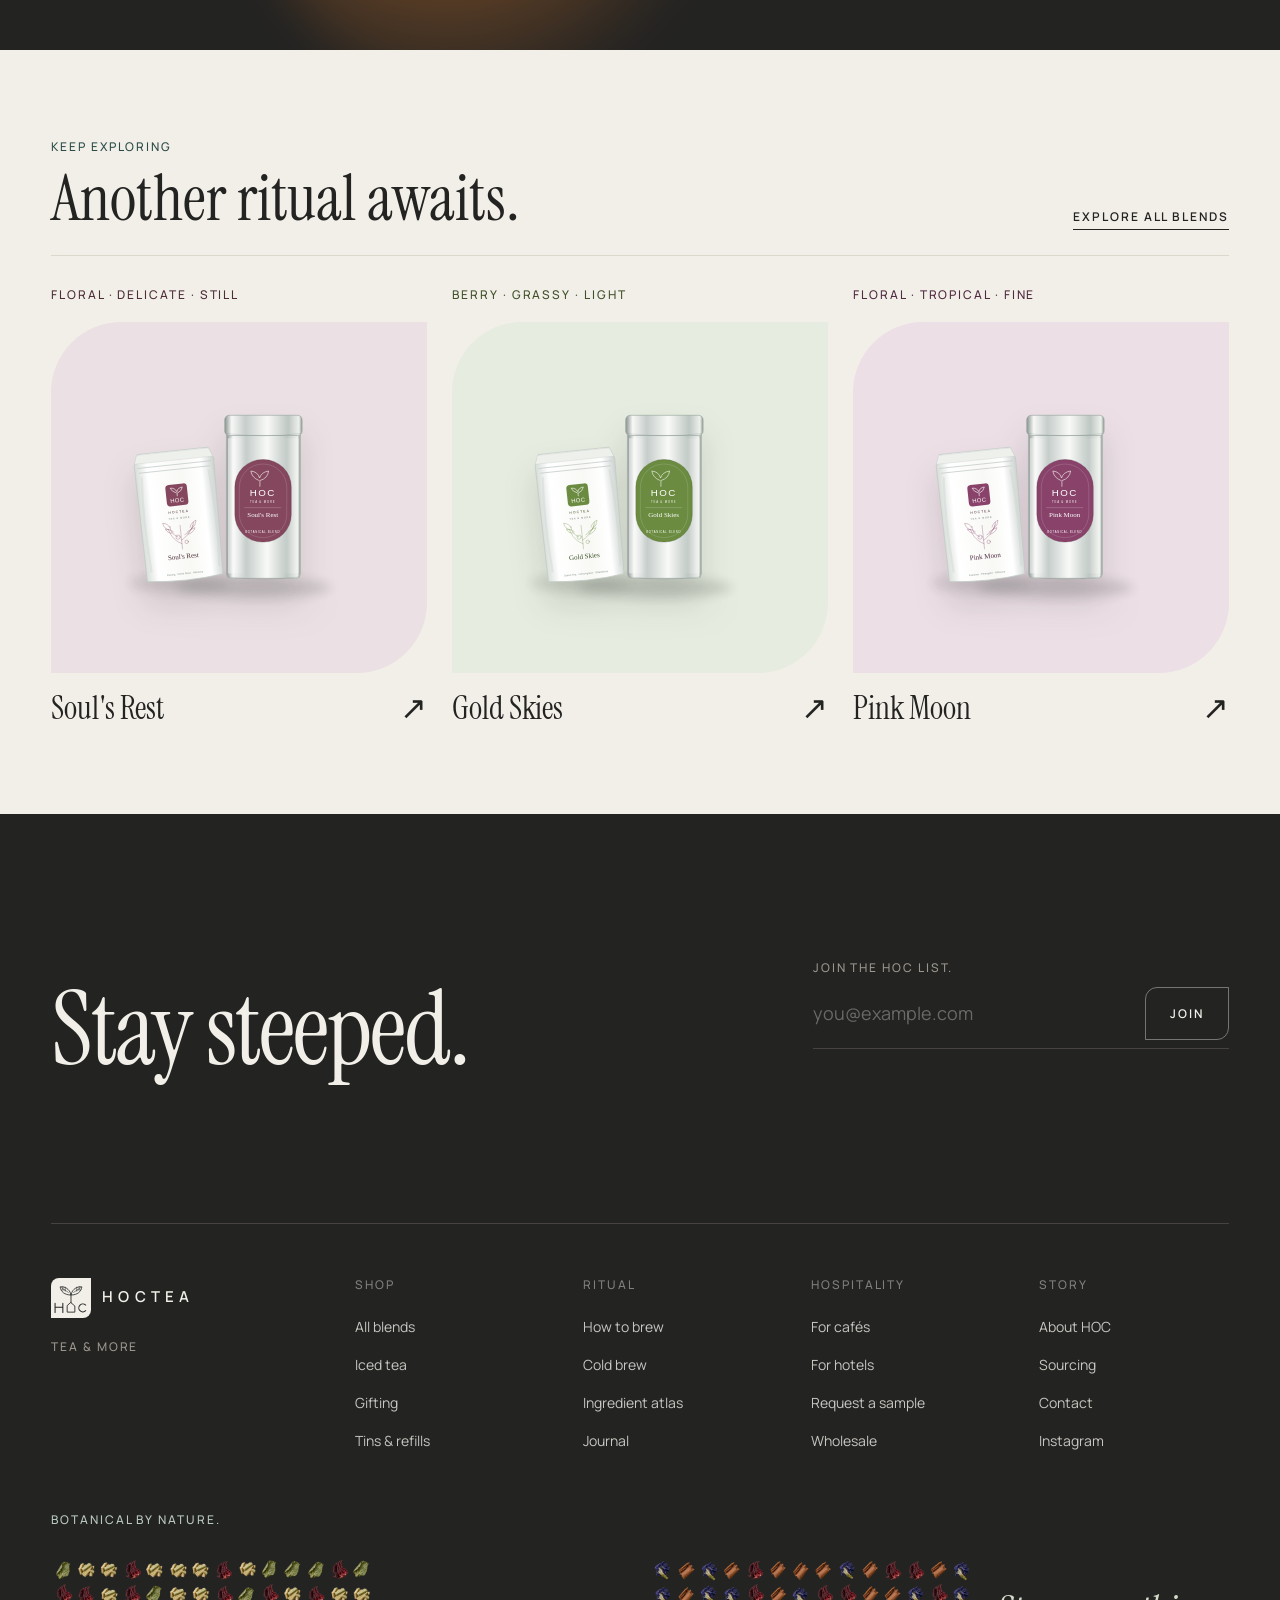
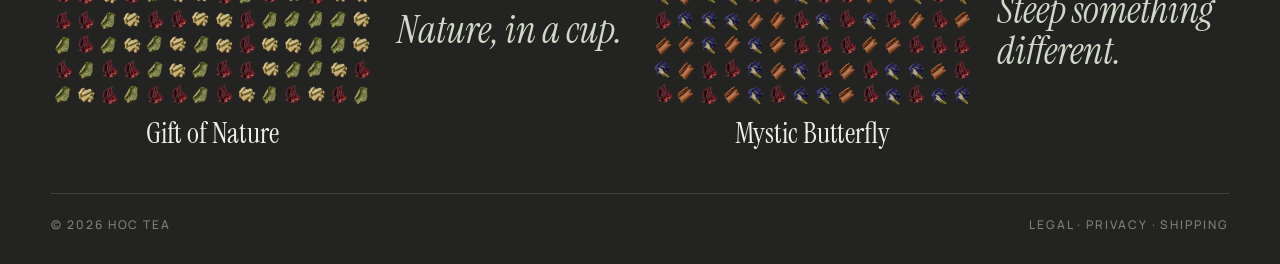
==== commit 5c66a3a2: "Rebuild Colour Alchemy, lighten first paint, fix ritual step alignment Co-Authored-By: Claude Opus 5" ====
--- a/products/asian-breeze/index.html
+++ b/products/asian-breeze/index.html
@@ -10,7 +10,7 @@
 <link rel="preconnect" href="https://fonts.gstatic.com" crossorigin>
 <link href="https://fonts.googleapis.com/css2?family=Instrument+Serif:ital@0;1&family=Manrope:wght@400;500;600&display=swap" rel="stylesheet">
 <link rel="stylesheet" href="../../assets/css/hoc-core.css?v=9dc81688f6">
-<link rel="stylesheet" href="../../assets/css/hoc-sections.css?v=b97754e3f9">
+<link rel="stylesheet" href="../../assets/css/hoc-sections.css?v=5f044bbfbe">
 <script>window.HOC = { assetBase: '../../' };</script>
 <script>document.documentElement.classList.add('hoc-js');</script>
 </head>
@@ -167,7 +167,7 @@
           </nav>
         </div>
 
-        <div class="hoc-current" data-hoc="footer-current" data-atlas="../../assets/img/botanical-atlas.webp?v=6377b35b4b" aria-label="The HOC botanical collection">
+        <div class="hoc-current" data-hoc="footer-current" data-atlas="../../assets/img/botanical-atlas-petals.webp?v=d1b16089cf" aria-label="The HOC botanical collection">
           <div class="hoc-current__head hoc-micro">
             <p>Botanical by nature.</p>
             <button class="hoc-current__pause" type="button" data-current-pause aria-pressed="false" hidden>Pause flow</button>
@@ -664,5 +664,5 @@
 </svg>
 
 <script src="../../assets/vendor/gsap.min.js?v=96c01b81f4"></script><script src="../../assets/vendor/ScrollTrigger.min.js?v=308219390e"></script><script src="../../assets/vendor/SplitText.min.js?v=5e519ea247"></script><script src="../../assets/vendor/CustomEase.min.js?v=1cb1622270"></script><script src="../../assets/vendor/DrawSVGPlugin.min.js?v=d8f70b87c1"></script><script src="../../assets/vendor/Flip.min.js?v=d2d2f30a87"></script><script src="../../assets/vendor/ScrambleTextPlugin.min.js?v=e9ce04a07d"></script><script src="../../assets/vendor/Observer.min.js?v=697c7e96ae"></script><script src="../../assets/vendor/lenis.min.js?v=804047c1d9"></script><script src="../../assets/vendor/embla-carousel.umd.js?v=f05b5dbfe3"></script>
-<script src="../../assets/js/hoc-data.js?v=0457c02380"></script><script src="../../assets/js/hoc-core.js?v=7a9baf86e6"></script><script src="../../assets/js/hoc-botanicals.js?v=a423a63202"></script><script src="../../assets/js/hoc-webgl.js?v=e2d91a3e21"></script><script src="../../assets/js/hoc-motion.js?v=d51e2e557d"></script>
+<script src="../../assets/js/hoc-data.js?v=0457c02380"></script><script src="../../assets/js/hoc-core.js?v=49cd647a37"></script><script src="../../assets/js/hoc-botanicals.js?v=9645064dea"></script><script src="../../assets/js/hoc-webgl.js?v=5d4a3d1df4"></script><script src="../../assets/js/hoc-motion.js?v=e0873768ae"></script>
 </body></html>
--- a/assets/css/hoc-sections.css
+++ b/assets/css/hoc-sections.css
@@ -526,351 +526,710 @@
    ========================================================================== */
 
 .hoc-manifesto {
-  position: relative;
+  --surface: #222723;
+  --on-surface: #f1efe8;
+  padding-block: clamp(2rem, 3vw, 3rem) clamp(2.5rem, 3.5vw, 3.5rem);
   overflow: hidden;
-}
-.hoc-manifesto__sprig {
-  position: absolute;
-  right: -4%;
-  bottom: 6%;
-  width: 74%;
-  height: auto;
-  color: var(--hoc-bone);
-  opacity: 0.10;
-  stroke-width: 0.6;
-  pointer-events: none;
-}
-.hoc-manifesto .hoc-micro {
-  margin-bottom: clamp(1.5rem, 4vh, 2.5rem);
-}
-.hoc-manifesto__h2 {
-  max-width: 16ch;
-  white-space: pre-line;
+  scroll-margin-top: var(--header-h-scrolled);
+}
+.hoc-manifesto__top {
+  display: flex;
+  justify-content: space-between;
+  align-items: baseline;
+  gap: 1rem;
+  padding-bottom: 1.5rem;
+  border-bottom: 1px solid rgb(241 239 232 / .2);
+  color: #c4cdbc;
+}
+.hoc-manifesto__composition {
+  display: grid;
+  grid-template-columns: minmax(0, 1fr) minmax(0, 1.12fr);
+  align-items: center;
+  gap: clamp(2rem, 5vw, 5rem);
+  padding-block: clamp(2.5rem, 3vw, 3rem);
+}
+.hoc-manifesto__copy { min-width: 0; }
+.hoc-manifesto__title {
+  font-family: var(--ff-display);
+  font-size: clamp(4.4rem, 8.1vw, 8.3rem);
+  font-weight: 400;
+  line-height: .91;
+  letter-spacing: -.035em;
+  text-wrap: balance;
+}
+.hoc-manifesto__title > span { display: block; max-width: 8ch; }
+.hoc-manifesto__title > em {
+  display: block;
+  margin-top: .09em;
+  padding-right: .08em;
+  color: #bacbb7;
+  font-weight: 400;
 }
 .hoc-manifesto__body {
-  margin-top: clamp(1.75rem, 4vh, 2.75rem);
-  max-width: 46ch;
-  color: rgb(241 239 232 / 0.66);
+  margin-top: clamp(1.75rem, 3vw, 2.5rem);
+  max-width: 35ch;
+  color: #c6cac1;
+  font-size: clamp(.95rem, 1.15vw, 1.125rem);
+  line-height: 1.7;
+  text-wrap: pretty;
+}
+.hoc-manifesto__link {
+  display: inline-flex;
+  align-items: baseline;
+  gap: 2.5rem;
+  margin-top: 1.5rem;
+  padding-block: .65rem;
+  border-bottom: 1px solid rgb(241 239 232 / .5);
+  font-size: .8rem;
+  transition: color .3s, border-color .3s;
+}
+.hoc-manifesto__link:hover { color: #bacbb7; border-color: currentColor; }
+.hoc-manifesto__media { min-width: 0; }
+.hoc-manifesto__image {
+  aspect-ratio: 1.2;
+  overflow: hidden;
+  border-start-start-radius: clamp(4rem, 9vw, 9rem);
+  border-end-end-radius: clamp(4rem, 9vw, 9rem);
+  background: #191b17;
+}
+.hoc-manifesto__image img {
+  width: 100%;
+  height: 100%;
+  object-fit: cover;
+  object-position: right center;
+}
+.hoc-manifesto__media figcaption {
+  display: flex;
+  justify-content: space-between;
+  gap: 1rem;
+  flex-wrap: wrap;
+  margin-top: 1rem;
+  color: #b9c0b3;
+  font-size: .72rem;
+}
+.hoc-manifesto__notes {
+  display: grid;
+  grid-template-columns: repeat(3, minmax(0, 1fr));
+  border-top: 1px solid rgb(241 239 232 / .2);
+  padding-top: 1.75rem;
+  gap: 2rem;
+}
+.hoc-manifesto__notes li { display: flex; align-items: baseline; gap: 1rem; }
+.hoc-manifesto__notes li > span { font: italic 2rem/1 var(--ff-display); color: #c4d0bd; }
+.hoc-manifesto__notes p { color: #bfc5bb; font-size: .72rem; }
+@media (min-width: 768px) and (max-width: 1100px) {
+  .hoc-manifesto__composition { gap: 2rem; }
+  .hoc-manifesto__title { font-size: clamp(4rem, 7.8vw, 5.5rem); }
+  .hoc-manifesto__notes li { display: block; }
+  .hoc-manifesto__notes p { margin-top: .5rem; }
+}
+@media (max-width: 767px) {
+  .hoc-manifesto__signature { display: none; }
+  .hoc-manifesto__composition { grid-template-columns: minmax(0, 1fr); gap: 2.25rem; padding-block: 2.5rem 2rem; }
+  .hoc-manifesto__title { font-size: clamp(3.75rem, 16vw, 6.5rem); }
+  .hoc-manifesto__title > span { max-width: 12ch; }
+  .hoc-manifesto__body { max-width: 37ch; margin-top: 1.5rem; }
+  .hoc-manifesto__link { margin-top: .75rem; }
+  .hoc-manifesto__image { aspect-ratio: 1.18; }
+  .hoc-manifesto__media figcaption { gap: .3rem 1rem; }
+  .hoc-manifesto__notes { gap: .75rem; padding-top: 1.5rem; }
+  .hoc-manifesto__notes li { display: block; }
+  .hoc-manifesto__notes li > span { font-size: 1.65rem; }
+  .hoc-manifesto__notes p { margin-top: .6rem; font-size: .68rem; line-height: 1.5; max-width: 15ch; }
 }
 
 /* ==========================================================================
    04  FROM LEAF TO GLASS  §13
    ========================================================================== */
 
-.hoc-l2g {
-  position: relative;
-}
-.hoc-l2g__track {
-  height: 420vh;
-}
-.hoc-l2g__stage {
-  position: sticky;
-  top: 0;
-  height: 100svh;
-  display: flex;
-  flex-direction: column;
-  justify-content: center;
-  overflow: hidden;
-}
-.hoc-l2g__inner {
-  display: grid;
-  grid-template-columns: minmax(0, 1fr) minmax(0, 1.4fr) minmax(0, 1fr);
-  gap: clamp(1rem, 3vw, 3rem);
-  align-items: center;
-  width: 100%;
-}
-.hoc-l2g__col--left {
-  align-self: center;
-}
-.hoc-l2g__title {
-  margin-block: 0.75rem 2rem;
-}
-.hoc-l2g__ings {
-  display: grid;
-  gap: 0.9rem;
-}
-.hoc-l2g__ings li {
-  display: flex;
-  align-items: center;
-  gap: 0.7rem;
-  opacity: 0.35;
-  transition: opacity var(--t-ui) var(--e-hoc);
-}
-.hoc-l2g__ings li.is-on {
-  opacity: 1;
-}
-.hoc-l2g__ings .hoc-bot {
-  width: 2.4em;
-  height: 2.4em;
-  color: var(--accent-2);
-}
-
-.hoc-l2g__glass {
-  position: relative;
-  width: 100%;
-  height: min(72svh, 700px);
-}
-.hoc-l2g__glass canvas {
-  width: 100%;
-  height: 100%;
-  display: block;
-}
-
-.hoc-l2g__col--right {
-  justify-self: end;
-  width: 100%;
-  max-width: 20rem;
-}
-.hoc-brewdata {
-  display: grid;
-  gap: 0.1rem;
-  margin: 0;
-}
-.hoc-brewdata__row {
-  display: flex;
-  align-items: baseline;
-  justify-content: space-between;
-  gap: 1rem;
-  padding-block: 0.85rem;
-  border-bottom: 1px solid var(--hairline);
-  opacity: 0.34;
-  transition: opacity var(--t-ui) var(--e-hoc),
-    color var(--t-ui) var(--e-hoc);
-}
-.hoc-brewdata__row.is-on {
-  opacity: 1;
-  color: var(--accent-2);
-}
-.hoc-brewdata__row dt {
-  margin: 0;
-}
-.hoc-brewdata__v {
-  margin: 0;
-  font-family: var(--ff-display);
-  font-size: clamp(1.5rem, 2.4vw, 2.25rem);
-  line-height: 1;
-  font-variant-numeric: tabular-nums;
-}
-.hoc-brewdata__u {
-  font-size: 0.5em;
-  margin-left: 0.25em;
-  letter-spacing: 0.06em;
-}
-.hoc-l2g__cta {
-  margin-top: 2rem;
-}
-.hoc-l2g__cta .hoc-btn {
-  --btn-edge: rgb(241 239 232 / 0.4);
-}
-
-.hoc-l2g__progress {
-  position: absolute;
-  left: 0;
-  right: 0;
-  bottom: clamp(1.25rem, 4vh, 2.5rem);
-  display: flex;
-  justify-content: center;
-  gap: clamp(0.75rem, 2vw, 2rem);
-  padding-inline: var(--gutter);
-}
-.hoc-l2g__progress li {
-  opacity: 0.28;
-  transition: opacity var(--t-ui) var(--e-hoc);
-  position: relative;
-  padding-top: 0.75rem;
-}
-.hoc-l2g__progress li::before {
-  content: "";
-  position: absolute;
-  top: 0;
-  left: 0;
-  width: 100%;
-  height: 1px;
-  background: currentColor;
-}
-.hoc-l2g__progress li.is-on {
-  opacity: 1;
-  color: var(--accent-2);
-}
-
-.hoc-l2g__mobile {
-  display: none;
+.hoc-brewstory {
+  --surface: #eeeae1;
+  --on-surface: #292e29;
+  --on-surface-dim: #626c60;
+  --hairline: #cdcfc3;
+  scroll-margin-top: var(--header-h-scrolled);
+}
+.hoc-brewstory__stage { padding-block: clamp(2.5rem, 4vw, 4rem); }
+.hoc-brewstory__head {
+  display: flex; align-items: end; justify-content: space-between;
+  gap: 2rem; margin-bottom: 2rem;
+}
+.hoc-brewstory__head .hoc-micro { margin-bottom: .85rem; color: #426588; }
+.hoc-brewstory__head h2 { font: 400 clamp(3.3rem, 5.6vw, 6rem)/.95 var(--ff-display); letter-spacing: -.035em; text-wrap: balance; }
+.hoc-brewstory__head h2 em { color: #46698c; font-weight: 400; }
+.hoc-brewstory__intro { font-size: .9rem; line-height: 1.6; color: #646b60; padding-bottom: .1rem; }
+.hoc-brewstory__controls { display: none; align-items: center; border-block: 1px solid var(--hairline); gap: 2rem; }
+.hoc-brewstory__controls button { padding-block: .8rem; font-size: .82rem; border-bottom: 2px solid transparent; margin-bottom: -1px; color: #666f63; }
+.hoc-brewstory__controls button[aria-pressed="true"] { color: #2d4968; border-bottom-color: #46698c; }
+.hoc-brewstory__hint { margin-left: auto; font-size: .59rem; }
+.hoc-brewstory__hint span { display: inline-block; margin-left: 1rem; }
+.hoc-brewstory__scenes { display: grid; gap: 3rem; }
+.hoc-brewstep {
+  display: grid; grid-template-columns: minmax(0, .9fr) minmax(0, 1.1fr);
+  align-items: center; gap: clamp(2rem, 5vw, 5rem);
+}
+.hoc-brewstep + .hoc-brewstep { border-top: 1px solid var(--hairline); padding-top: 3rem; }
+.hoc-brewstep__copy { min-width: 0; max-width: 34rem; }
+.hoc-brewstep__eyebrow { color: #4b6c8e; font-size: .64rem; }
+.hoc-brewstep__eyebrow span { margin-inline: .5rem; color: #919caa; }
+.hoc-brewstep h3 { max-width: 13ch; margin-top: 1.1rem; font: 400 clamp(2.6rem, 4vw, 4.4rem)/1 var(--ff-display); letter-spacing: -.025em; text-wrap: balance; }
+.hoc-brewstep__body { max-width: 36ch; margin-top: 1.5rem; font-size: clamp(.94rem, 1.1vw, 1.05rem); line-height: 1.75; color: #626a72; text-wrap: pretty; }
+.hoc-brewstep__cue { margin-top: 1.5rem; color: #41618a; font-size: .65rem; }
+.hoc-brewstep__ingredients { display: flex; flex-wrap: wrap; gap: .75rem 1rem; margin-top: 1.65rem; padding-top: 1rem; border-top: 1px solid var(--hairline); }
+.hoc-brewstep__ingredients li { display: flex; align-items: center; gap: .35rem; color: #616e7c; font-size: .7rem; }
+.hoc-brewstep__ingredients .hoc-bot { width: 1.65rem; height: 1.65rem; color: #5379a0; }
+.hoc-brewstep__visual { min-width: 0; width: min(100%, 580px); justify-self: end; }
+.hoc-brewstep__photo { position: relative; width: 100%; aspect-ratio: 1; overflow: hidden; border-start-start-radius: clamp(3.5rem, 6vw, 7rem); border-end-end-radius: clamp(3.5rem, 6vw, 7rem); background: #e2d9c9; }
+.hoc-brewstep__photo img { display: block; width: 300%; height: 100%; max-width: none; transform: translateX(calc(var(--scene) * -33.333333%)); }
+.hoc-brewstep__photo.is-single img { width: 100%; transform: none; object-fit: cover; }
+.hoc-brewstep__visual figcaption { margin-top: .75rem; font-size: .56rem; color: #686e61; text-align: right; }
+.hoc-brewstory__foot { display: flex; align-items: center; justify-content: space-between; gap: 2rem; border-top: 1px solid var(--hairline); padding-top: 1.2rem; margin-top: 2rem; }
+.hoc-brewstory__recipe { display: flex; gap: clamp(1.5rem, 4vw, 4.5rem); }
+.hoc-brewstory__recipe dt { font-size: .54rem; letter-spacing: .12em; color: #617081; }
+.hoc-brewstory__recipe dd { font: 400 1.8rem/1.3 var(--ff-display); color: #334e6b; }
+.hoc-brewstory__recipe dd span { font: 400 .72rem/1.3 var(--ff-ui); }
+.hoc-brewstory__link { display: inline-flex; align-items: center; gap: 2rem; padding-block: .8rem; font-size: .8rem; border-bottom: 1px solid #6a8099; color: #324e6c; }
+.hoc-brewstory__link:hover { color: #172536; border-color: currentColor; }
+.hoc-brewstory__meter { display: none; height: 2px; background: #d3d7ca; margin-top: 1rem; overflow: hidden; }
+.hoc-brewstory__meter span { display: block; width: 100%; height: 100%; background: #52749a; transform: scaleX(0); transform-origin: left; }
+.hoc-brewstory.is-enhanced .hoc-brewstory__track { height: 250svh; }
+.hoc-brewstory.is-enhanced .hoc-brewstory__stage { position: sticky; top: var(--header-h-scrolled); min-height: calc(100svh - var(--header-h-scrolled)); display: flex; align-items: center; padding-block: clamp(1.25rem, 2.5vh, 2rem); }
+.hoc-brewstory.is-enhanced .hoc-brewstory__head { margin-bottom: 1.25rem; }
+.hoc-brewstory.is-enhanced .hoc-brewstory__controls { display: flex; }
+.hoc-brewstory.is-enhanced .hoc-brewstory__scenes { gap: 0; margin-top: 1.5rem; }
+.hoc-brewstory.is-enhanced .hoc-brewstep { grid-area: 1 / 1; opacity: 0; visibility: hidden; transform: translateY(10px); pointer-events: none; border: 0; padding: 0; transition: opacity .6s var(--e-hoc), transform .7s var(--e-hoc), visibility .6s; }
+.hoc-brewstory.is-enhanced .hoc-brewstep.is-active { opacity: 1; visibility: visible; transform: none; pointer-events: auto; }
+.hoc-brewstory.is-enhanced .hoc-brewstep__visual { width: min(100%, 49svh, 530px); }
+.hoc-brewstory.is-enhanced .hoc-brewstory__foot { margin-top: 1.1rem; padding-top: 1rem; }
+.hoc-brewstory.is-enhanced .hoc-brewstory__meter { display: block; }
+@media (min-width: 900px) and (max-height: 820px) {
+  .hoc-brewstory.is-enhanced .hoc-brewstep__visual { width: min(100%, 44svh); }
+  .hoc-brewstory.is-enhanced .hoc-brewstory__head h2 { font-size: 3.5rem; }
+  .hoc-brewstory.is-enhanced .hoc-brewstep h3 { font-size: 2.8rem; }
+  .hoc-brewstory.is-enhanced .hoc-brewstep__body { margin-top: 1rem; font-size: .9rem; }
+  .hoc-brewstory.is-enhanced .hoc-brewstep__ingredients { margin-top: 1rem; padding-top: .7rem; }
+  .hoc-brewstory.is-enhanced .hoc-brewstep__cue { margin-top: 1rem; }
 }
 @media (max-width: 899px) {
-  .hoc-l2g__track {
-    display: none;
-  }
-  .hoc-l2g__mobile {
-    display: block;
-    padding-block: var(--space-section);
-  }
-  .hoc-l2gm {
-    min-height: 82svh;
-    display: grid;
-    grid-template-rows: 1fr auto;
-    gap: 1.5rem;
-    align-content: center;
-    padding-inline: var(--gutter);
-    padding-block: 2rem;
-  }
-  .hoc-l2gm__glass {
-    min-height: 44svh;
-  }
-  .hoc-l2gm__glass canvas {
-    width: 100%;
-    height: 100%;
-  }
-  .hoc-l2gm__copy .hoc-micro {
-    margin-bottom: 0.6rem;
-  }
-  .hoc-l2gm__cta {
-    padding-inline: var(--gutter);
-    padding-top: 1rem;
-  }
-  .hoc-l2gm__cta .hoc-btn {
-    --btn-edge: rgb(241 239 232 / 0.4);
-  }
+  .hoc-brewstory__head { display: block; margin-bottom: 2.5rem; }
+  .hoc-brewstory__head h2 { max-width: 13ch; }
+  .hoc-brewstory__intro { margin-top: 1.25rem; }
+  .hoc-brewstep { grid-template-columns: minmax(0, 1fr); gap: 1.5rem; }
+  .hoc-brewstep__visual { width: 100%; max-width: 600px; justify-self: center; }
+  .hoc-brewstep__copy { max-width: none; }
+  .hoc-brewstep h3 { max-width: 19ch; }
+  .hoc-brewstep__body { max-width: 45ch; margin-top: 1rem; }
+  .hoc-brewstep__ingredients { display: none; }
+  .hoc-brewstep__cue { margin-top: 1rem; }
+  .hoc-brewstory__foot { flex-direction: column; align-items: stretch; gap: 1rem; }
+  .hoc-brewstory__recipe { justify-content: space-between; gap: .75rem; }
+  .hoc-brewstory__link { justify-content: space-between; align-self: start; }
+}
+@media (prefers-reduced-motion: reduce) {
+  .hoc-brewstep { transition: none !important; transform: none !important; }
 }
 
 /* ==========================================================================
    05  COLOR ALCHEMY  §14
+   One cause, one control, one effect you can read. Hibiscus goes in; the
+   butterfly-pea blue turns violet, then magenta; the scale names each stage
+   as the glass reaches it. hoc-motion.js renders the glass in WebGL; the SVG
+   glass here is what shows without it (and in the theme editor).
    ========================================================================== */
 
 .hoc-alchemy {
-  position: relative;
-  background: #0e0f17;
-}
-.hoc-alchemy__track {
-  height: 280vh;
-}
-@media (max-width: 899px) {
-  .hoc-alchemy__track {
-    height: 200vh;
-  }
-}
-.hoc-alchemy__stage {
-  position: sticky;
-  top: 0;
-  height: 100svh;
+  /* The liquid as it reads at the centre of the glass. hoc-core.js mixes
+     these into --alc-liquid on the same ramp as the shader. */
+  --alc-blue: #162fa8;
+  --alc-violet: #6226a9;
+  --alc-magenta: #c31c62;
+  --alc-hibiscus: #b4324b;
+  --alc-liquid: var(--alc-blue);
+  --alc-level: 0;
+  --alc-w: min(32svh, 300px);
+  --alc-ground: #0b0c14;
+  position: relative;
   overflow: hidden;
-  display: flex;
-  align-items: center;
-  cursor: none; /* replaced by the catalyst indicator, section-local only §14 */
-}
-@media (hover: none) {
-  .hoc-alchemy__stage {
-    cursor: auto;
-  }
-}
-.hoc-alchemy__gl,
-.hoc-alchemy__fallback {
+  isolation: isolate;
+  background: var(--alc-ground);
+  color: var(--hoc-bone);
+}
+
+.hoc-alchemy__gl {
   position: absolute;
   inset: 0;
   width: 100%;
   height: 100%;
-}
-.hoc-alchemy__fallback {
-  background: linear-gradient(
-    118deg,
-    #1b2a7a 0%,
-    #3d2f86 34%,
-    #7a3a86 68%,
-    #b0417e 100%
-  );
   opacity: 0;
-  transition: opacity 0.6s var(--e-hoc);
-}
-.hoc-alchemy__fallback.is-on {
+  transition: opacity 0.9s var(--e-hoc);
+  pointer-events: none;
+}
+.hoc-alchemy.is-gl .hoc-alchemy__gl {
   opacity: 1;
 }
+
+.hoc-alchemy__inner {
+  position: relative;
+  z-index: 1;
+  display: grid;
+  min-height: 100svh;
+  grid-template-columns: minmax(0, 40fr) minmax(0, 26fr) minmax(0, 34fr);
+  grid-template-rows: 1fr auto auto auto 1fr;
+  grid-template-areas:
+    ".        stage scale"
+    "copy     stage scale"
+    "controls stage scale"
+    "outro    stage scale"
+    ".        stage scale";
+  column-gap: clamp(2rem, 4.5vw, 5.5rem);
+  padding-block: calc(var(--header-h) + clamp(1rem, 3vh, 2rem))
+    clamp(2.5rem, 7vh, 4.5rem);
+}
+
+/* ---- the words ------------------------------------------------------- */
 .hoc-alchemy__copy {
-  position: relative;
-  width: 100%;
-  color: var(--hoc-bone);
-  mix-blend-mode: normal;
-  pointer-events: none;
-}
-.hoc-alchemy__copy .hoc-micro {
-  color: rgb(241 239 232 / 0.72);
+  grid-area: copy;
+}
+.hoc-alchemy__eyebrow {
   margin-bottom: 1.25rem;
-}
-.hoc-alchemy__copy h2 {
-  max-width: 13ch;
-  text-shadow: 0 2px 40px rgb(10 10 20 / 0.35);
+  color: rgb(241 239 232 / 0.66);
+}
+.hoc-alchemy__title {
+  max-width: 6em; /* "Watch nature / change its mind." — em, not ch (§5 note) */
+  font-size: clamp(2.625rem, 4.7vw, 5.25rem);
+}
+.hoc-alchemy__lede {
+  max-width: 37ch;
+  margin-top: clamp(1.25rem, 2.6vh, 1.75rem);
+  color: rgb(241 239 232 / 0.76);
+}
+
+/* ---- the one control --------------------------------------------------- */
+.hoc-alchemy__controls {
+  grid-area: controls;
+  display: flex;
+  flex-wrap: wrap;
+  align-items: center;
+  gap: 0.9rem 1.15rem;
+  margin-top: clamp(1.75rem, 4vh, 2.5rem);
+}
+.hoc-alchemy__add {
+  --btn-edge: rgb(241 239 232 / 0.55);
+  padding-inline: 1.2em 1.9em;
+}
+/* What you are adding, cut from the same drawing the glass uses. The
+   image itself is set inline, so its URL resolves against the page and not
+   against this stylesheet. */
+.hoc-alchemy__icon {
+  flex: none;
+  width: 2.3em;
+  height: 2.3em;
+  margin-block: -0.7em;
+  background-position: 0 0;
+  background-size: 200% 100%;
+  background-repeat: no-repeat;
+  transition: transform var(--t-ui) var(--e-hoc);
+}
+.hoc-alchemy__add:hover .hoc-alchemy__icon,
+.hoc-alchemy__add:focus-visible .hoc-alchemy__icon {
+  transform: rotate(-16deg) translateY(2px);
+}
+.hoc-alchemy__again {
+  display: none;
+  flex: none;
+  width: 1.45em;
+  height: 1.45em;
+}
+.hoc-alchemy__add[data-mode="again"] {
+  padding-inline: 1.5em 1.9em;
+}
+.hoc-alchemy__add[data-mode="again"] .hoc-alchemy__icon {
+  display: none;
+}
+.hoc-alchemy__add[data-mode="again"] .hoc-alchemy__again {
+  display: block;
+}
+/* Touch browsers keep :hover on whatever was tapped last, which would leave
+   this button filled after the first of four taps — read as "stuck". The
+   fill stays for keyboard focus; on touch the press itself is the feedback. */
+@media (hover: none) {
+  .hoc-alchemy__add:hover:not(:focus-visible) {
+    color: var(--btn-fg);
+  }
+  .hoc-alchemy__add:hover:not(:focus-visible)::before {
+    transform: scale(1.02) translate3d(0, 101%, 0);
+  }
+  .hoc-alchemy__add:hover .hoc-alchemy__icon {
+    transform: none;
+  }
+  .hoc-alchemy__add:active {
+    transform: scale(0.97);
+  }
+}
+.hoc-alchemy__add.is-nudge {
+  animation: hoc-alc-nudge 0.62s var(--e-hoc);
+}
+@keyframes hoc-alc-nudge {
+  30% {
+    transform: translate3d(0, -3px, 0);
+    border-color: var(--hoc-bone);
+  }
+}
+
+/* One mark per piece; four turn the glass all the way. */
+.hoc-alchemy__dots {
+  display: inline-flex;
+  gap: 7px;
+}
+.hoc-alchemy__dots i {
+  width: 9px;
+  height: 9px;
+  border: 1px solid rgb(241 239 232 / 0.42);
+  border-radius: 50%;
+  transition: background-color var(--t-ui) var(--e-hoc),
+    border-color var(--t-ui) var(--e-hoc), transform var(--t-ui) var(--e-hoc);
+}
+.hoc-alchemy__dots i.is-on {
+  background: var(--alc-hibiscus);
+  border-color: var(--alc-hibiscus);
+  transform: scale(1.15);
 }
 .hoc-alchemy__hint {
-  margin-top: 1.75rem;
-  color: rgb(241 239 232 / 0.55);
+  flex-basis: 100%;
+  color: rgb(241 239 232 / 0.5);
   transition: opacity var(--t-ui) var(--e-hoc);
 }
-.hoc-alchemy__hint.is-off {
+.hoc-alchemy__hint .is-touch {
+  display: none;
+}
+@media (hover: none) {
+  .hoc-alchemy__hint .is-hover {
+    display: none;
+  }
+  .hoc-alchemy__hint .is-touch {
+    display: inline;
+  }
+}
+.hoc-alchemy.is-full .hoc-alchemy__hint {
   opacity: 0;
 }
 
-.hoc-alchemy__chain {
-  position: absolute;
-  left: 0;
-  right: 0;
-  bottom: clamp(1.5rem, 5vh, 3rem);
+/* ---- the glass --------------------------------------------------------- */
+.hoc-alchemy__stage {
+  grid-area: stage;
   display: flex;
   align-items: center;
   justify-content: center;
-  gap: clamp(0.6rem, 1.6vw, 1.25rem);
-  padding-inline: var(--gutter);
-  color: rgb(241 239 232 / 0.8);
-  pointer-events: none;
-  flex-wrap: wrap;
-}
-.hoc-alchemy__chain li {
-  display: inline-flex;
-  align-items: center;
-  gap: 0.5rem;
-}
-.hoc-swatch {
-  width: 12px;
-  height: 12px;
-  background: var(--s);
-  border-start-start-radius: 3px;
-  border-end-end-radius: 3px;
+  min-width: 0;
+  cursor: pointer;
+  user-select: none;
+  -webkit-user-select: none;
+  -webkit-tap-highlight-color: transparent;
+  touch-action: manipulation;
+}
+.hoc-alchemy.is-full .hoc-alchemy__stage,
+.hoc-alchemy.is-resetting .hoc-alchemy__stage,
+html:not(.hoc-js) .hoc-alchemy__stage {
+  cursor: default;
+}
+.hoc-alchemy__vessel {
+  position: relative;
   flex: none;
-}
-.hoc-alchemy__plus,
-.hoc-alchemy__arrow {
-  opacity: 0.45;
-}
-
-/* Local catalyst indicator. Not a site-wide custom cursor §14, §59. */
-.hoc-alchemy__drop {
+  width: min(100%, var(--alc-w));
+  aspect-ratio: 1 / 2;
+}
+
+/* The SVG glass: the whole story without WebGL. */
+.hoc-alchemy__glass {
   position: absolute;
-  top: 0;
-  left: 0;
-  width: 34px;
-  height: 34px;
-  margin: -17px 0 0 -17px;
-  border: 1px solid rgb(241 239 232 / 0.7);
-  border-start-start-radius: 50%;
-  border-end-end-radius: 50%;
-  border-start-end-radius: 50%;
-  border-end-start-radius: 50%;
+  inset: 0;
+  width: 100%;
+  height: 100%;
+  overflow: visible;
+  transition: opacity 0.6s var(--e-hoc), visibility 0s linear 0s;
+}
+.hoc-alchemy.is-gl .hoc-alchemy__glass {
   opacity: 0;
-  transition: opacity var(--t-micro) var(--e-hoc),
-    transform var(--t-micro) var(--e-hoc);
-  pointer-events: none;
-  will-change: transform;
-}
-.hoc-alchemy__drop::after {
+  visibility: hidden;
+  transition: opacity 0.6s var(--e-hoc), visibility 0s linear 0.6s;
+}
+/* a backlight the colour of whatever it shines through */
+.hoc-alchemy__vessel::before {
   content: "";
   position: absolute;
-  inset: 12px;
-  background: #b4324b;
+  inset: -16% -75% -10%;
+  z-index: -1;
+  background: radial-gradient(
+    closest-side,
+    color-mix(in srgb, var(--alc-liquid) 30%, transparent),
+    transparent
+  );
+  transition: opacity 0.6s var(--e-hoc);
+  pointer-events: none;
+}
+.hoc-alchemy.is-gl .hoc-alchemy__vessel::before {
+  opacity: 0;
+}
+.hoc-alchemy__g-back {
+  fill: rgb(241 239 232 / 0.035);
+}
+.hoc-alchemy__g-liquid {
+  transition: opacity 0.25s linear;
+}
+.hoc-alchemy__g-body,
+.hoc-alchemy__g-tint,
+.hoc-alchemy__g-surface {
+  fill: var(--alc-liquid);
+}
+.hoc-alchemy__g-tint {
+  opacity: 0.4;
+}
+.hoc-alchemy__g-sheen {
+  fill: rgb(255 255 255 / 0.14);
+}
+.hoc-alchemy__g-foot {
+  fill: var(--alc-liquid);
+  opacity: 0.28;
+}
+.hoc-alchemy__g-spec {
+  fill: rgb(255 255 255 / 0.1);
+}
+.hoc-alchemy__g-line {
+  fill: none;
+  stroke: rgb(241 239 232 / 0.52);
+  stroke-width: 1.25px;
+  vector-effect: non-scaling-stroke;
+}
+.hoc-alchemy__g-line--soft {
+  stroke: rgb(241 239 232 / 0.22);
+}
+
+/* ---- the scale ----------------------------------------------------------- */
+.hoc-alchemy__scale {
+  grid-area: scale;
+  align-self: center;
+  justify-self: start;
+  width: 100%;
+  max-width: 21rem;
+}
+.hoc-alchemy__scalehead {
+  margin-bottom: clamp(1rem, 2.6vh, 1.75rem);
+  color: rgb(241 239 232 / 0.66);
+}
+.hoc-alchemy__meter {
+  position: relative;
+}
+.hoc-alchemy__stops {
+  display: grid;
+  grid-auto-rows: 1fr;
+}
+.hoc-alchemy__stops li {
+  display: grid;
+  grid-template-columns: 1.25rem minmax(0, 1fr);
+  column-gap: 1.15rem;
+  align-content: center;
+  align-items: center;
+  padding-block: clamp(0.85rem, 2.3vh, 1.45rem);
+  opacity: 0.4;
+  transition: opacity var(--t-ui) var(--e-hoc);
+}
+.hoc-alchemy__stops li[aria-current] {
+  opacity: 1;
+}
+.hoc-alchemy__sw {
+  position: relative;
+  z-index: 1;
+  grid-row: 1 / span 2;
+  justify-self: center;
+  width: 0.8rem;
+  height: 0.8rem;
   border-radius: 50%;
-}
-.hoc-alchemy__stage:hover .hoc-alchemy__drop {
+  background: var(--sw);
+  box-shadow: 0 0 0 4px var(--alc-ground);
+}
+.hoc-alchemy [data-stop="0"] {
+  --sw: var(--alc-blue);
+}
+.hoc-alchemy [data-stop="1"] {
+  --sw: var(--alc-violet);
+}
+.hoc-alchemy [data-stop="2"] {
+  --sw: var(--alc-magenta);
+}
+.hoc-alchemy__stopname {
+  grid-column: 2;
+  font-family: var(--ff-display);
+  font-size: clamp(1.75rem, 2.3vw, 2.5rem);
+  line-height: 1;
+  letter-spacing: var(--ls-display);
+}
+.hoc-alchemy__stopnote {
+  grid-column: 2;
+  margin-top: 0.4rem;
+  font-size: var(--fs-small);
+  line-height: 1.35;
+  color: rgb(241 239 232 / 0.66);
+}
+.hoc-alchemy__ph {
+  color: var(--hoc-bone);
+  font-variant-numeric: tabular-nums;
+}
+/* The rail runs through the three swatches; the marker is the glass, read
+   off the same number its colour comes from. */
+.hoc-alchemy__rail {
+  position: absolute;
+  top: calc(100% / 6);
+  bottom: calc(100% / 6);
+  left: calc(0.625rem - 1px);
+  width: 2px;
+}
+.hoc-alchemy__rail::before {
+  content: "";
+  position: absolute;
+  inset: 0;
+  border-radius: 1px;
+  background: linear-gradient(
+    var(--alc-blue),
+    var(--alc-violet),
+    var(--alc-magenta)
+  );
+  opacity: 0.5;
+}
+.hoc-alchemy__marker {
+  position: absolute;
+  z-index: 2;
+  top: calc(var(--alc-level) * 100%);
+  left: 50%;
+  width: 1.3rem;
+  height: 1.3rem;
+  border-radius: 50%;
+  background: var(--alc-liquid);
+  box-shadow: 0 0 0 2px var(--alc-ground), 0 0 0 3.5px rgb(241 239 232 / 0.9),
+    0 0 22px 3px color-mix(in srgb, var(--alc-liquid) 65%, transparent);
+  transform: translate(-50%, -50%);
+}
+
+/* ---- the payoff ---------------------------------------------------------- */
+.hoc-alchemy__outro {
+  grid-area: outro;
+  max-width: 34ch;
+  margin-top: clamp(1.1rem, 2.4vh, 1.6rem);
+  opacity: 0;
+  visibility: hidden;
+  transform: translate3d(0, 0.6rem, 0);
+  transition: opacity 0.7s var(--e-hoc), transform 0.7s var(--e-hoc),
+    visibility 0s linear 0.7s;
+}
+.hoc-alchemy.is-complete .hoc-alchemy__outro,
+html:not(.hoc-js) .hoc-alchemy__outro {
   opacity: 1;
-}
-@media (hover: none) {
-  .hoc-alchemy__drop {
+  visibility: visible;
+  transform: none;
+  transition-delay: 0s;
+}
+.hoc-alchemy__outro p {
+  margin-bottom: 0.9rem;
+  color: rgb(241 239 232 / 0.82);
+}
+html:not(.hoc-js) .hoc-alchemy__controls {
+  display: none;
+}
+
+/* ---- phones and small tablets: one column, the glass and its control
+        kept together so both are on screen when you press it ----------- */
+@media (max-width: 899px) {
+  .hoc-alchemy {
+    --alc-w: min(22svh, 190px);
+  }
+  .hoc-alchemy__inner {
+    min-height: 0;
+    grid-template-columns: minmax(0, 1fr);
+    grid-template-rows: none;
+    grid-template-areas: "copy" "stage" "controls" "scale" "outro";
+    padding-block: calc(var(--header-h) + 1.5rem) 3.5rem;
+  }
+  .hoc-alchemy__lede {
+    max-width: 40ch;
+  }
+  .hoc-alchemy__stage {
+    padding-block: calc(var(--alc-w) * 0.5) calc(var(--alc-w) * 0.14);
+  }
+  .hoc-alchemy__vessel {
+    width: var(--alc-w);
+  }
+  .hoc-alchemy__controls {
+    justify-content: center;
+    margin-top: 0.35rem;
+  }
+  .hoc-alchemy__hint {
+    text-align: center;
+  }
+  .hoc-alchemy__scale {
+    justify-self: stretch;
+    max-width: 30rem;
+    margin: 2.25rem auto 0;
+  }
+  .hoc-alchemy__scalehead {
+    text-align: center;
+  }
+  .hoc-alchemy__stops {
+    grid-auto-flow: column;
+    grid-auto-columns: minmax(0, 1fr);
+    grid-auto-rows: auto;
+  }
+  .hoc-alchemy__stops li {
+    grid-template-columns: minmax(0, 1fr);
+    justify-items: center;
+    align-content: start;
+    padding: 0 0.25rem;
+    text-align: center;
+  }
+  .hoc-alchemy__sw {
+    grid-row: auto;
+    margin-bottom: 0.7rem;
+  }
+  .hoc-alchemy__stopname,
+  .hoc-alchemy__stopnote {
+    grid-column: 1;
+  }
+  .hoc-alchemy__stopname {
+    font-size: 1.5rem;
+  }
+  .hoc-alchemy__stopnote {
+    font-size: 0.75rem;
+  }
+  /* pH on its own line, the caption under it — no orphaned last word */
+  .hoc-alchemy__ph {
+    display: block;
+    margin-bottom: 0.15rem;
+  }
+  .hoc-alchemy__sep {
     display: none;
+  }
+  .hoc-alchemy__rail {
+    top: calc(0.4rem - 1px);
+    bottom: auto;
+    left: calc(100% / 6);
+    right: calc(100% / 6);
+    width: auto;
+    height: 2px;
+  }
+  .hoc-alchemy__rail::before {
+    background: linear-gradient(
+      90deg,
+      var(--alc-blue),
+      var(--alc-violet),
+      var(--alc-magenta)
+    );
+  }
+  .hoc-alchemy__marker {
+    top: 50%;
+    left: calc(var(--alc-level) * 100%);
+  }
+  .hoc-alchemy__outro {
+    justify-self: center;
+    margin-top: 2rem;
+    text-align: center;
   }
 }
 
@@ -1810,9 +2169,12 @@
 }
 .hoc-ritual__btn {
   display: grid;
-  grid-template-columns: 2.25rem minmax(6rem, 0.4fr) minmax(0, 1fr);
-  align-items: center;
-  gap: 0.35rem clamp(0.75rem, 1.5vw, 1.5rem);
+  /* name | instruction. (A step-number column used to lead this grid; the
+     numbers were removed, so the name took that 2.25rem track and ran into
+     the text beside it.) */
+  grid-template-columns: minmax(7.5rem, 0.3fr) minmax(0, 1fr);
+  align-items: baseline;
+  gap: 0.35rem clamp(1rem, 2vw, 2rem);
   width: 100%;
   padding-block: clamp(0.9rem, 1.65vh, 1.25rem);
   text-align: left;
@@ -1842,9 +2204,10 @@
 }
 .hoc-ritual__cold {
   display: grid;
-  grid-template-columns: minmax(6rem, 0.4fr) minmax(0, 1fr);
-  gap: clamp(0.75rem, 1.5vw, 1.5rem);
-  padding: 1.25rem 0 0 3rem;
+  grid-template-columns: minmax(7.5rem, 0.3fr) minmax(0, 1fr);
+  align-items: baseline;
+  gap: clamp(1rem, 2vw, 2rem);
+  padding: 1.25rem 0 0;
   font-size: clamp(0.875rem, 1vw, 1rem);
   line-height: 1.5;
   color: var(--on-surface-dim);
@@ -1854,14 +2217,10 @@
 }
 @media (min-width: 900px) and (max-width: 1199px) {
   .hoc-ritual__btn {
-    grid-template-columns: 2rem minmax(0, 1fr);
-  }
-  .hoc-ritual__copy {
-    grid-column: 2;
+    grid-template-columns: minmax(0, 1fr);
   }
   .hoc-ritual__cold {
     display: block;
-    padding-left: 3rem;
   }
   .hoc-ritual__cold .hoc-micro {
     display: block;
@@ -1883,26 +2242,25 @@
     display: block;
   }
   .hoc-ritual__btn {
-    grid-template-columns: 2rem minmax(0, 1fr) auto;
+    grid-template-columns: minmax(0, 1fr) auto;
     padding-block: 1rem;
   }
   .hoc-ritual__label {
-    grid-column: 2;
+    grid-column: 1;
   }
   .hoc-ritual__inline-data {
     display: block;
-    grid-column: 3;
+    grid-column: 2;
     color: var(--hoc-teal-deep);
     text-align: right;
   }
   .hoc-ritual__copy {
-    grid-column: 2 / -1;
+    grid-column: 1 / -1;
     max-width: 58ch;
   }
   .hoc-ritual__cold {
     grid-template-columns: 1fr;
     gap: 0.35rem;
-    padding-left: 3rem;
   }
 }
 @media (prefers-reduced-motion: reduce) {
